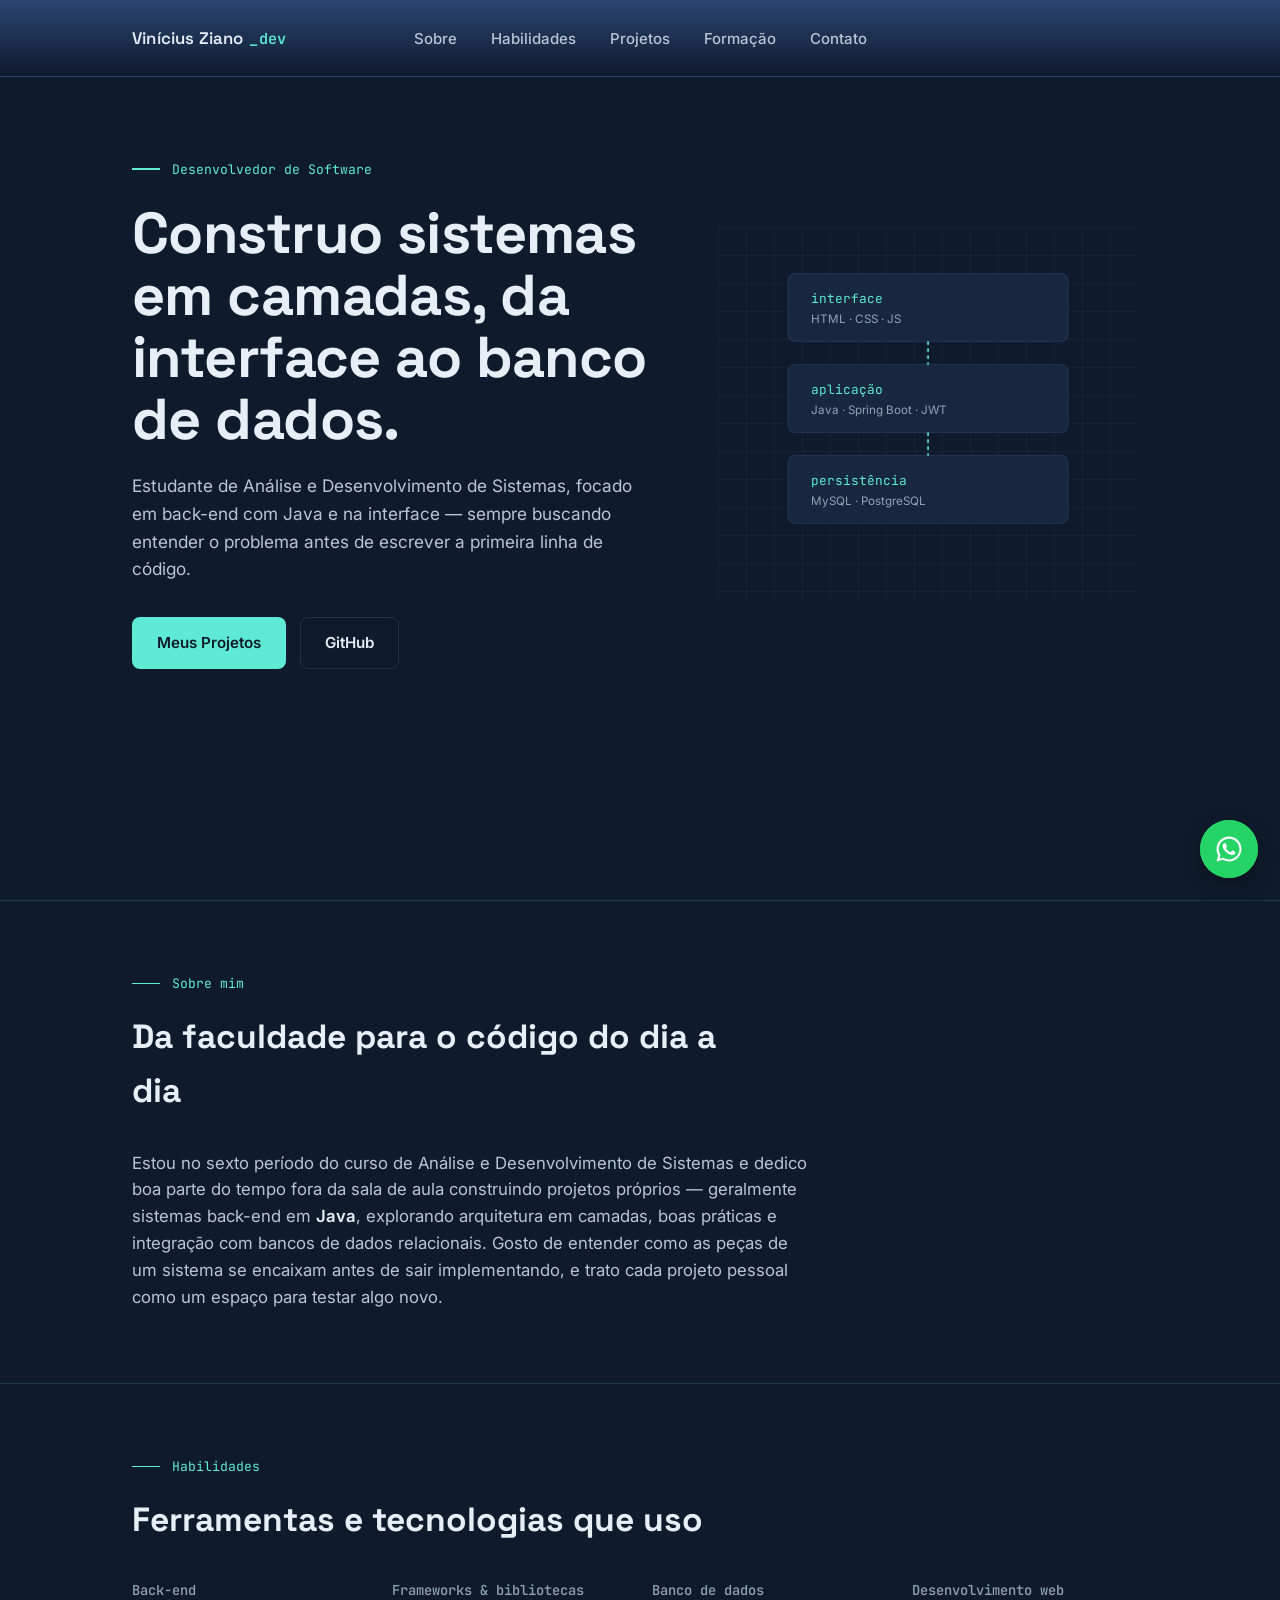
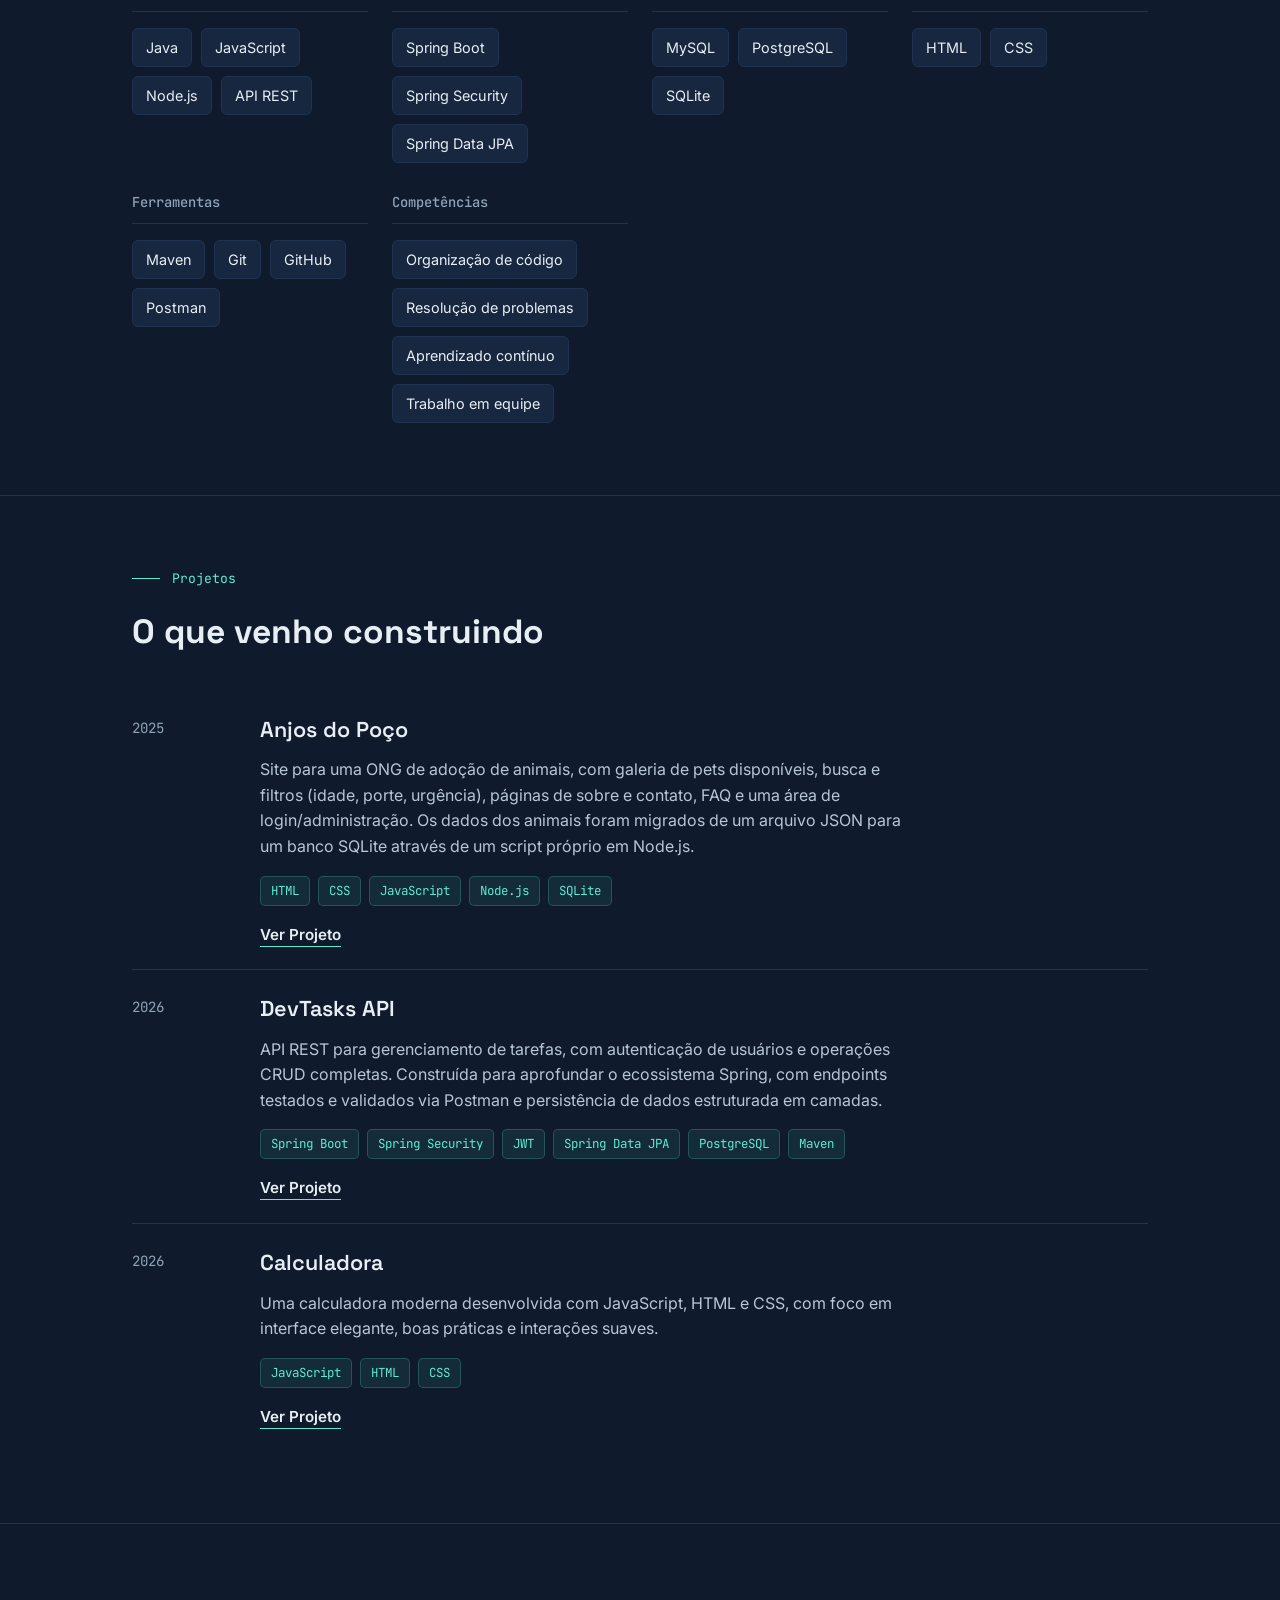
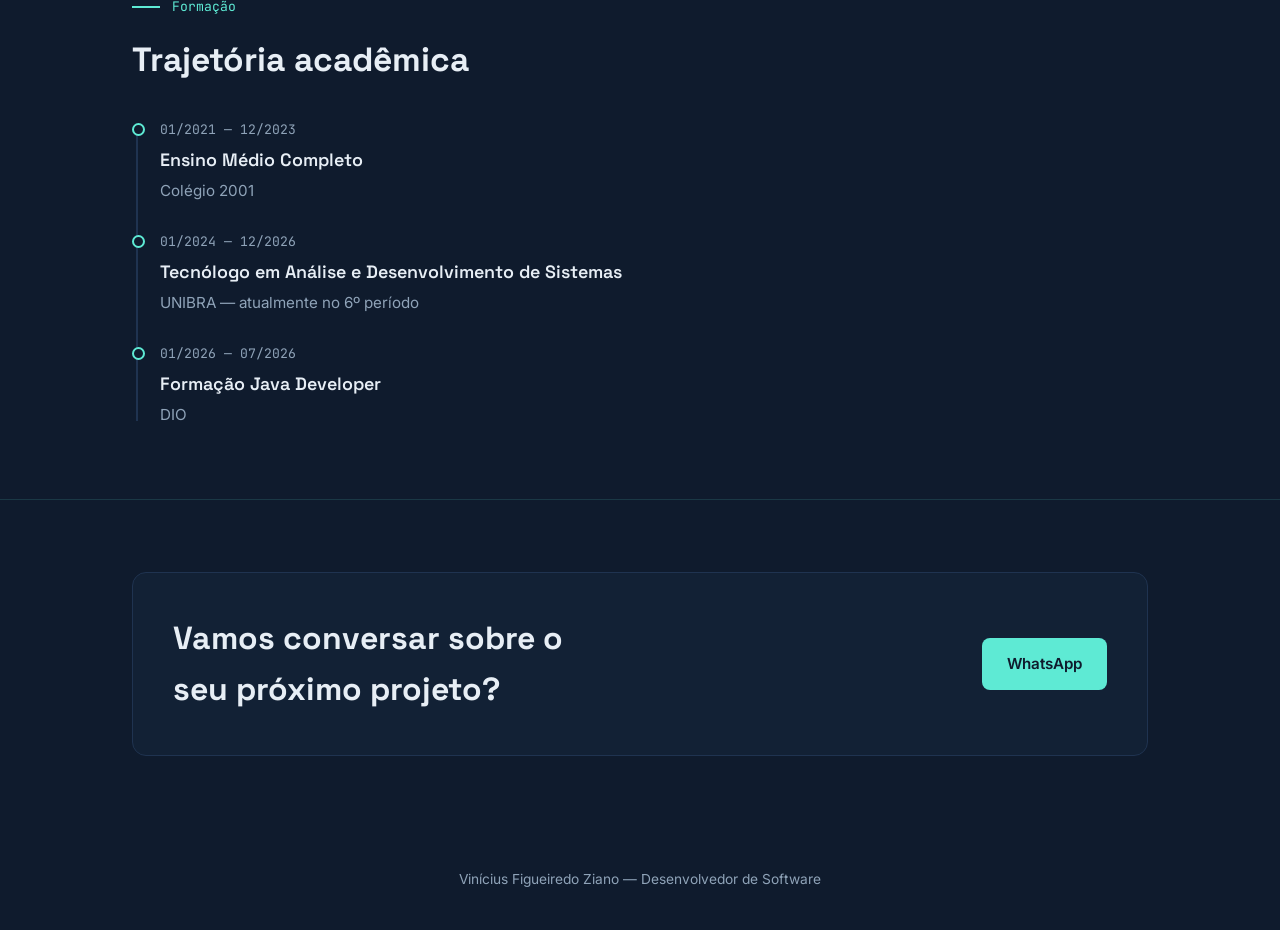
==== index.html @ 46581b72 "'n'" ====
<!DOCTYPE html>
<html lang="pt-BR">   
<head>
<meta charset="UTF-8">
<meta name="viewport" content="width=device-width, initial-scale=1, viewport-fit=cover">
<title>Vinícius Ziano—Desenvolvedor</title>
<link rel="preconnect" href="https://fonts.googleapis.com">
<link rel="preconnect" href="https://fonts.gstatic.com" crossorigin>
<link href="https://fonts.googleapis.com/css2?family=Space+Grotesk:wght@500;600;700&family=Inter:wght@400;500;600&family=JetBrains+Mono:wght@400;500&display=swap" rel="stylesheet">
<link rel="icon" type="image/png" href="images/icone-portifólio.png">
<link rel="stylesheet" href="style.css">
<link rel="script" href="scripts.js">
</head>
<body>

<header id="siteHeader">
  <nav class="nav wrap">
    <button type="button" class="brand" data-target="inicio">Vinícius Ziano<span>_dev</span></button>
    <ul class="nav-links" id="navLinks">
      <li><button type="button" data-target="sobre">Sobre</button></li>
      <li><button type="button" data-target="habilidades">Habilidades</button></li>
      <li><button type="button" data-target="projetos">Projetos</button></li>
      <li><button type="button" data-target="formacao">Formação</button></li>
      <li><button type="button" data-target="contato">Contato</button></li>
    </ul>
    <button class="nav-toggle" id="navToggle" aria-label="Abrir menu" aria-expanded="false">
      <span></span><span></span><span></span>
    </button>
  </nav>
</header>

<main>

  <section id="inicio" class="hero" style="border-top:none; padding-top:0;">
    <div class="wrap hero-grid">
      <div>
        <div class="eyebrow-line"><span class="dash"></span><span>Desenvolvedor de Software</span></div>
        <h1>Construo sistemas em camadas, da interface ao banco de dados.</h1>
        <p class="lede">Estudante de Análise e Desenvolvimento de Sistemas, focado em back-end com Java e na interface — sempre buscando entender o problema antes de escrever a primeira linha de código.</p>
        <div class="hero-cta">
          <a href="https://github.com/ViniZiano?tab=repositories" target="projetos" rel="noopener" class="btn btn-primary">Meus Projetos</a>
          <a href="https://github.com/ViniZiano" target="_blank" rel="noopener" class="btn btn-ghost">GitHub</a>
        </div>
      </div>
      <div class="hero-art" aria-hidden="true">
        <svg viewBox="0 0 360 320" xmlns="http://www.w3.org/2000/svg">
          <defs>
            <pattern id="grid" width="24" height="24" patternUnits="userSpaceOnUse">
              <path d="M 24 0 L 0 0 0 24" fill="none" stroke="rgba(94,234,212,0.08)" stroke-width="1"/>
            </pattern>
          </defs>
          <rect x="0" y="0" width="360" height="320" fill="url(#grid)"/>

          <g class="art-fade">
            <rect x="60" y="40" width="240" height="58" rx="6" fill="#16273F" stroke="#1F3350"/>
            <text x="80" y="65" font-family="JetBrains Mono, monospace" font-size="11" fill="#5EEAD4">interface</text>
            <text x="80" y="82" font-family="Inter, sans-serif" font-size="10" fill="#8FA3B8">HTML · CSS · JS</text>
          </g>

          <g class="art-fade">
            <rect x="60" y="118" width="240" height="58" rx="6" fill="#16273F" stroke="#1F3350"/>
            <text x="80" y="143" font-family="JetBrains Mono, monospace" font-size="11" fill="#5EEAD4">aplicação</text>
            <text x="80" y="160" font-family="Inter, sans-serif" font-size="10" fill="#8FA3B8">Java · Spring Boot · JWT</text>
          </g>

          <g class="art-fade">
            <rect x="60" y="196" width="240" height="58" rx="6" fill="#16273F" stroke="#1F3350"/>
            <text x="80" y="221" font-family="JetBrains Mono, monospace" font-size="11" fill="#5EEAD4">persistência</text>
            <text x="80" y="238" font-family="Inter, sans-serif" font-size="10" fill="#8FA3B8">MySQL · PostgreSQL</text>
          </g>

          <g class="art-fade">
            <line x1="180" y1="98" x2="180" y2="118" stroke="#5EEAD4" stroke-width="1.5" stroke-dasharray="3 3"/>
            <line x1="180" y1="176" x2="180" y2="196" stroke="#5EEAD4" stroke-width="1.5" stroke-dasharray="3 3"/>
          </g>
        </svg>
      </div>
    </div>
  </section>

  <section id="sobre">
    <div class="wrap">
      <div class="section-head">
        <div class="eyebrow-line"><span class="dash"></span><span>Sobre mim</span></div>
        <h2>Da faculdade para o código do dia a dia</h2>
      </div>
      <p class="about-body">Estou no sexto período do curso de Análise e Desenvolvimento de Sistemas e dedico boa parte do tempo fora da sala de aula construindo projetos próprios — geralmente sistemas back-end em <strong>Java</strong>, explorando arquitetura em camadas, boas práticas e integração com bancos de dados relacionais. Gosto de entender como as peças de um sistema se encaixam antes de sair implementando, e trato cada projeto pessoal como um espaço para testar algo novo.</p>
    </div>
  </section>

  <section id="habilidades">
    <div class="wrap">
      <div class="section-head">
        <div class="eyebrow-line"><span class="dash"></span><span>Habilidades</span></div>
        <h2>Ferramentas e tecnologias que uso</h2>
      </div>
      <div class="skills-grid">
        <div class="skill-group">
          <h3>Back-end</h3>
          <div class="skill-chips">
            <span class="chip">Java</span><span class="chip">JavaScript</span><span class="chip">Node.js</span><span class="chip">API REST</span>
          </div>
        </div>
        <div class="skill-group">
          <h3>Frameworks &amp; bibliotecas</h3>
          <div class="skill-chips">
            <span class="chip">Spring Boot</span><span class="chip">Spring Security</span><span class="chip">Spring Data JPA</span>
          </div>
        </div>
        <div class="skill-group">
          <h3>Banco de dados</h3>
          <div class="skill-chips">
            <span class="chip">MySQL</span><span class="chip">PostgreSQL</span><span class="chip">SQLite</span>
          </div>
        </div>
        <div class="skill-group">
          <h3>Desenvolvimento web</h3>
          <div class="skill-chips">
            <span class="chip">HTML</span><span class="chip">CSS</span>
          </div>
        </div>
        <div class="skill-group">
          <h3>Ferramentas</h3>
          <div class="skill-chips">
            <span class="chip">Maven</span><span class="chip">Git</span><span class="chip">GitHub</span><span class="chip">Postman</span>
          </div>
        </div>
        <div class="skill-group">
          <h3>Competências</h3>
          <div class="skill-chips">
            <span class="chip">Organização de código</span><span class="chip">Resolução de problemas</span><span class="chip">Aprendizado contínuo</span><span class="chip">Trabalho em equipe</span>
          </div>
        </div>
      </div>
    </div>
  </section>

  <section id="projetos">
    <div class="wrap">
      <div class="section-head">
        <div class="eyebrow-line"><span class="dash"></span><span>Projetos</span></div>
        <h2>O que venho construindo</h2>
      </div>

      <div class="project">
        <div class="project-year">2025</div>
        <div>   
          <h3>Anjos do Poço</h3>
          <p>Site para uma ONG de adoção de animais, com galeria de pets disponíveis, busca e filtros (idade, porte, urgência), páginas de sobre e contato, FAQ e uma área de login/administração. Os dados dos animais foram migrados de um arquivo JSON para um banco SQLite através de um script próprio em Node.js.</p>
          <div class="tag-row">
            <span class="tag">HTML</span><span class="tag">CSS</span><span class="tag">JavaScript</span><span class="tag">Node.js</span><span class="tag">SQLite</span>
          </div>
          <a href="https://viniziano.github.io/Ong-Anjos-Do-Poco/" target="_blank" rel="noopener" class="project-link">Ver Projeto</a>
        </div>
      </div>

      <div class="project">
        <div class="project-year">2026</div>
        <div>
          <h3>DevTasks API</h3>
          <p>API REST para gerenciamento de tarefas, com autenticação de usuários e operações CRUD completas. Construída para aprofundar o ecossistema Spring, com endpoints testados e validados via Postman e persistência de dados estruturada em camadas.</p>
          <div class="tag-row">
            <span class="tag">Spring Boot</span><span class="tag">Spring Security</span><span class="tag">JWT</span><span class="tag">Spring Data JPA</span><span class="tag">PostgreSQL</span><span class="tag">Maven</span>
          </div>
          <a href="https://viniziano.github.io/Devtasks/" target="_blank" rel="noopener" class="project-link">Ver Projeto</a>
        </div>
      </div>

            <div class="project">
        <div class="project-year">2026</div>
        <div>
          <h3>Calculadora</h3>
          <p>Uma calculadora moderna desenvolvida com JavaScript, HTML e CSS, com foco em interface elegante, boas práticas e interações suaves.</p>
          <div class="tag-row">
            <span class="tag">JavaScript</span><span class="tag">HTML</span><span class="tag">CSS</span>
          </div>
          <a href="https://viniziano.github.io/Calculadora-JS/" target="_blank" rel="noopener" class="project-link">Ver Projeto</a>
        </div>
      </div>
      
    </div>
  </section>

  <section id="formacao">
    <div class="wrap">
      <div class="section-head">
        <div class="eyebrow-line"><span class="dash"></span><span>Formação</span></div>
        <h2>Trajetória acadêmica</h2>
      </div>
      <div class="timeline">
        <div class="tl-item">
          <div class="tl-period">01/2021 — 12/2023</div>
          <h3>Ensino Médio Completo</h3>
          <p>Colégio 2001</p>
        </div>
        <div class="tl-item">
          <div class="tl-period">01/2024 — 12/2026</div>
          <h3>Tecnólogo em Análise e Desenvolvimento de Sistemas</h3>
          <p>UNIBRA — atualmente no 6º período</p>
        </div>
        <div class="tl-item">
          <div class="tl-period">01/2026 — 07/2026</div>
          <h3>Formação Java Developer</h3>
          <p>DIO</p>
        </div>
      </div>
    </div>
  </section>

  <section id="contato">
    <div class="wrap">
      <div class="contact-panel">
        <h2>Vamos conversar sobre o seu próximo projeto?</h2>
        <div class="contact-links">
          <a href="https://wa.me/5581983697754" target="_blank" rel="noopener" class="btn btn-primary">WhatsApp</a>
        </div>
      </div>
    </div>
  </section>

</main>

<footer>
  <div class="wrap">Vinícius Figueiredo Ziano — Desenvolvedor de Software</div>
</footer>

<a href="https://wa.me/5581983697754" target="_blank" rel="noopener" class="whats-float" aria-label="Falar no WhatsApp">
  <svg viewBox="0 0 32 32" xmlns="http://www.w3.org/2000/svg" style="position:relative;">
    <path d="M16.004 2.667c-7.363 0-13.333 5.97-13.333 13.333 0 2.35.615 4.646 1.784 6.667L2.667 29.333l6.83-1.762a13.27 13.27 0 0 0 6.507 1.706h.006c7.363 0 13.333-5.97 13.333-13.333S23.367 2.667 16.004 2.667zm0 24.4h-.005a11.06 11.06 0 0 1-5.64-1.544l-.405-.24-4.05 1.046 1.082-3.947-.264-.406a11.02 11.02 0 0 1-1.69-5.876c0-6.106 4.968-11.073 11.077-11.073 2.958 0 5.74 1.153 7.833 3.247a11 11 0 0 1 3.24 7.83c-.002 6.106-4.97 11.073-11.078 11.073zm6.073-8.29c-.333-.167-1.97-.972-2.275-1.083-.305-.111-.527-.166-.749.167-.222.333-.86 1.083-1.054 1.305-.194.222-.388.25-.72.083-.334-.166-1.408-.519-2.682-1.654-.99-.883-1.66-1.975-1.855-2.308-.194-.333-.02-.514.146-.68.15-.15.334-.389.5-.583.167-.194.222-.333.334-.555.111-.222.055-.417-.028-.583-.083-.167-.75-1.805-1.028-2.472-.27-.65-.545-.562-.75-.572l-.638-.011c-.222 0-.583.083-.888.417-.305.333-1.166 1.14-1.166 2.778 0 1.638 1.194 3.222 1.36 3.444.166.222 2.35 3.588 5.694 5.032.795.343 1.415.548 1.898.701.798.254 1.523.218 2.097.132.64-.096 1.97-.805 2.248-1.583.278-.777.278-1.443.194-1.583-.083-.14-.305-.222-.638-.389z"/>
  </svg>
</a>

</body>
</html>
---- style.css ----
:root {
    --ink-900: #0F1B2D;
    --ink-850: #122135;
    --ink-800: #16273F;
    --ink-700: #1F3350;
    --line: rgba(94, 234, 212, 0.14);
    --cyan: #5EEAD4;
    --cyan-dim: rgba(94, 234, 212, 0.55);
    --amber: #F2A65A;
    --text-100: #E7EEF5;
    --text-300: #B7C6D6;
    --text-400: #8FA3B8;
    --font-display: 'Space Grotesk', 'Inter', sans-serif;
    --font-body: 'Inter', sans-serif;
    --font-mono: 'JetBrains Mono', monospace;
    box-sizing: border-box;
    padding-top: env(safe-area-inset-top, 0px);
    padding-bottom: env(safe-area-inset-bottom, 0px);
  }
  * { box-sizing: inherit; margin: 0; padding: 0; }
  html {
    scroll-behavior: smooth;
    scroll-padding-top: calc(84px + env(safe-area-inset-top, 0px));
  }
  html, body { height: 100%; }
  body {
    background: var(--ink-900);
    color: var(--text-100);
    font-family: var(--font-body);
    line-height: 1.6;
    -webkit-font-smoothing: antialiased;
    overflow-x: hidden;
  }
  @media (prefers-reduced-motion: reduce) {
    html { scroll-behavior: auto; }
    * { animation-duration: 0.001ms !important; animation-iteration-count: 1 !important; transition-duration: 0.001ms !important; }
  }

  .wrap { max-width: 1080px; margin: 0 auto; padding: 0 32px; }
  @media (max-width: 640px) { .wrap { padding: 0 22px; } }

  /* ---------- Header ---------- */
  header {
    position: fixed;
    top: env(safe-area-inset-top, 0px);
    left: 0; right: 0;
    z-index: 100;
    background: linear-gradient(to bottom, rgba(66, 105, 172, 0.55), rgba(60, 100, 180, 0));
    border-bottom: 1px solid transparent;
    transition: background 0.35s ease, border-color 0.35s ease, backdrop-filter 0.35s ease;
  }
  header.scrolled {
    background: rgba(43, 77, 128, 0.86);
    backdrop-filter: blur(14px);
    -webkit-backdrop-filter: blur(14px);
    border-bottom: 1px solid var(--line);
  }
  .nav {
    display: grid;
    grid-template-columns: 1fr auto 1fr;
    align-items: center;
    height: 76px;
  }
  .brand {
    font-family: var(--font-display);
    font-weight: 600;
    font-size: 1.05rem;
    color: var(--text-100);
    text-decoration: none;
    letter-spacing: 0.01em;
    display: flex;
    align-items: baseline;
    gap: 6px;
    justify-self: start;
    background: none;
    border: none;
    cursor: pointer;
    padding: 0;
  }
  .brand span { color: var(--cyan); font-family: var(--font-mono); font-size: 0.95rem; }
  .nav-links { display: flex; gap: 34px; list-style: none; justify-self: center; grid-column: 2; }
  .nav-links button {
    font-family: inherit;
    background: none;
    border: none;
    cursor: pointer;
    padding: 4px 0;
  }
  .nav-links a, .nav-links button {
    color: var(--text-300);
    text-decoration: none;
    font-size: 0.94rem;
    font-weight: 500;
    position: relative;
    padding: 4px 0;
    transition: color 0.2s ease;
  }
  .nav-links a::after, .nav-links button::after {
    content: '';
    position: absolute;
    left: 0; bottom: -2px;
    width: 0; height: 1.5px;
    background: var(--cyan);
    transition: width 0.25s ease;
  }
  .nav-links a:hover, .nav-links a:focus-visible, .nav-links button:hover, .nav-links button:focus-visible { color: var(--text-100); }
  .nav-links a:hover::after, .nav-links a:focus-visible::after, .nav-links button:hover::after, .nav-links button:focus-visible::after { width: 100%; }
  .nav-toggle { display: none; }

  @media (max-width: 760px) {
    .nav-links {
      position: fixed;
      top: calc(76px + env(safe-area-inset-top, 0px));
      right: 0;
      background: var(--ink-850);
      border-left: 1px solid var(--line);
      border-bottom: 1px solid var(--line);
      flex-direction: column;
      gap: 0;
      width: 220px;
      transform: translateX(100%);
      transition: transform 0.3s ease;
    }
    .nav-links.open { transform: translateX(0); }
    .nav-links a, .nav-links button { display: block; padding: 16px 24px; width: 100%; }
    .nav-links a::after, .nav-links button::after { display: none; }
    .nav-toggle {
      display: flex;
      flex-direction: column;
      gap: 5px;
      background: none;
      border: none;
      cursor: pointer;
      padding: 8px;
      grid-column: 3;
      justify-self: end;
    }
    .nav-toggle span {
      width: 22px; height: 1.5px;
      background: var(--text-100);
      transition: transform 0.25s ease, opacity 0.25s ease;
    }
    .nav-toggle.open span:nth-child(1) { transform: translateY(6.5px) rotate(45deg); }
    .nav-toggle.open span:nth-child(2) { opacity: 0; }
    .nav-toggle.open span:nth-child(3) { transform: translateY(-6.5px) rotate(-45deg); }
  }

  a:focus-visible, button:focus-visible {
    outline: 2px solid var(--cyan);
    outline-offset: 3px;
  }

  /* ---------- Hero ---------- */
  .hero {
    min-height: 100svh;
    display: flex;
    align-items: center;
    padding-top: 96px;
    position: relative;
  }
  .hero-grid {
    display: grid;
    grid-template-columns: 1.1fr 0.9fr;
    gap: 40px;
    align-items: center;
  }
  @media (max-width: 860px) {
    .hero-grid { grid-template-columns: 1fr; }
    .hero-art { order: -1; margin-bottom: 8px; }
  }
  .eyebrow-line {
    display: flex; align-items: center; gap: 12px;
    margin-bottom: 22px;
  }
  .eyebrow-line .dash { width: 28px; height: 1.5px; background: var(--cyan); }
  .eyebrow-line span {
    font-family: var(--font-mono);
    font-size: 0.82rem;
    color: var(--cyan);
  }
  .hero h1 {
    font-family: var(--font-display);
    font-weight: 700;
    font-size: clamp(2.3rem, 5.4vw, 3.6rem);
    line-height: 1.08;
    letter-spacing: -0.01em;
    color: var(--text-100);
  }
  .hero p.lede {
    margin-top: 22px;
    max-width: 46ch;
    font-size: 1.08rem;
    color: var(--text-300);
  }
  .hero-cta { display: flex; gap: 14px; margin-top: 34px; flex-wrap: wrap; }
  .btn {
    font-family: var(--font-body);
    font-weight: 600;
    font-size: 0.95rem;
    padding: 13px 24px;
    border-radius: 8px;
    text-decoration: none;
    display: inline-flex;
    align-items: center;
    gap: 8px;
    transition: transform 0.18s ease, background 0.18s ease, border-color 0.18s ease;
    border: 1px solid transparent;
  }
  .btn:hover { transform: translateY(-2px); }
  .btn-primary { background: var(--cyan); color: var(--ink-900); }
  .btn-primary:hover { background: #7ff0e2; }
  .btn-ghost { border-color: var(--ink-700); color: var(--text-100); }
  .btn-ghost:hover { border-color: var(--cyan-dim); background: rgba(94,234,212,0.06); }

  /* Layered architecture illustration */
  .hero-art { display: flex; justify-content: center; }
  .hero-art svg { width: 100%; max-width: 420px; height: auto; }
  .layer-rect { transition: transform 0.6s ease; }
  .art-fade { opacity: 0; transform: translateY(14px); animation: artIn 0.9s ease forwards; }
  .art-fade:nth-child(1) { animation-delay: 0.05s; }
  .art-fade:nth-child(2) { animation-delay: 0.2s; }
  .art-fade:nth-child(3) { animation-delay: 0.35s; }
  .art-fade:nth-child(4) { animation-delay: 0.5s; }
  @keyframes artIn { to { opacity: 1; transform: translateY(0); } }
  @media (prefers-reduced-motion: reduce) { .art-fade { animation: none; opacity: 1; transform: none; } }

  /* ---------- Sections generic ---------- */
  section { padding: 72px 0; border-top: 1px solid var(--line); }
  section:first-of-type { border-top: none; }
  .section-head { margin-bottom: 32px; max-width: 60ch; }
  .section-head .eyebrow-line { margin-bottom: 16px; }
  .section-head h2 {
    font-family: var(--font-display);
    font-weight: 700;
    font-size: clamp(1.6rem, 3.4vw, 2.1rem);
    color: var(--text-100);
  }

  /* ---------- Sobre ---------- */
  .about-body { max-width: 62ch; color: var(--text-300); font-size: 1.05rem; }
  .about-body strong { color: var(--text-100); font-weight: 600; }

  /* ---------- Projetos ---------- */
  .project {
    display: grid;
    grid-template-columns: 100px 1fr;
    gap: 28px;
    padding: 22px 0;
    border-bottom: 1px solid var(--line);
  }
  .project:last-child { border-bottom: none; }
  @media (max-width: 640px) { .project { grid-template-columns: 1fr; gap: 12px; } }
  .project-year {
    font-family: var(--font-mono);
    color: var(--text-400);
    font-size: 0.88rem;
    padding-top: 4px;
  }
  .project h3 {
    font-family: var(--font-display);
    font-size: 1.35rem;
    font-weight: 600;
    color: var(--text-100);
    margin-bottom: 10px;
  }
  .project p {
    color: var(--text-300);
    max-width: 66ch;
    margin-bottom: 16px;
  }
  .tag-row { display: flex; flex-wrap: wrap; gap: 8px; margin-bottom: 16px; }
  .tag {
    font-family: var(--font-mono);
    font-size: 0.78rem;
    color: var(--cyan);
    background: rgba(94, 234, 212, 0.08);
    border: 1px solid rgba(94, 234, 212, 0.22);
    padding: 4px 10px;
    border-radius: 5px;
  }
  .project-link {
    color: var(--text-100);
    font-weight: 600;
    font-size: 0.95rem;
    text-decoration: none;
    border-bottom: 1.5px solid var(--cyan);
    padding-bottom: 2px;
    transition: color 0.2s ease, border-color 0.2s ease;
  }
  .project-link:hover { color: var(--cyan); }

  /* ---------- Habilidades ---------- */
  .skills-grid {
    display: grid;
    grid-template-columns: repeat(auto-fit, minmax(220px, 1fr));
    gap: 28px 24px;
  }
  .skill-group h3 {
    font-family: var(--font-mono);
    font-size: 0.86rem;
    color: var(--text-400);
    font-weight: 500;
    margin-bottom: 16px;
    padding-bottom: 10px;
    border-bottom: 1px solid var(--ink-700);
  }
  .skill-chips { display: flex; flex-wrap: wrap; gap: 9px; }
  .chip {
    font-size: 0.9rem;
    color: var(--text-100);
    background: var(--ink-800);
    border: 1px solid var(--ink-700);
    padding: 7px 13px;
    border-radius: 6px;
  }

  /* ---------- Formação ---------- */
  .timeline { position: relative; padding-left: 28px; }
  .timeline::before {
    content: '';
    position: absolute;
    left: 4px; top: 6px; bottom: 6px;
    width: 1.5px;
    background: var(--ink-700);
  }
  .tl-item { position: relative; padding-bottom: 28px; }
  .tl-item:last-child { padding-bottom: 0; }
  .tl-item::before {
    content: '';
    position: absolute;
    left: -28px; top: 4px;
    width: 9px; height: 9px;
    border-radius: 50%;
    background: var(--ink-900);
    border: 2px solid var(--cyan);
  }
  .tl-period {
    font-family: var(--font-mono);
    font-size: 0.82rem;
    color: var(--text-400);
    margin-bottom: 6px;
  }
  .tl-item h3 {
    font-family: var(--font-display);
    font-size: 1.12rem;
    font-weight: 600;
    color: var(--text-100);
    margin-bottom: 4px;
  }
  .tl-item p { color: var(--text-400); font-size: 0.95rem; }

  /* ---------- Contato ---------- */
  .contact-panel {
    background: var(--ink-850);
    border: 1px solid var(--ink-700);
    border-radius: 14px;
    padding: 40px 40px;
    display: flex;
    align-items: center;
    justify-content: space-between;
    gap: 32px;
    flex-wrap: wrap;
  }
  .contact-panel h2 {
    font-family: var(--font-display);
    font-size: clamp(1.5rem, 3vw, 2rem);
    font-weight: 700;
    max-width: 20ch;
  }
  .contact-links { display: flex; gap: 14px; flex-wrap: wrap; }

  footer {
    text-align: center;
    padding: 40px 0 calc(40px + env(safe-area-inset-bottom, 0px));
    color: var(--text-400);
    font-size: 0.86rem;
  }

  /* ---------- Bolha flutuante WhatsApp ---------- */
  .whats-float {
    position: fixed;
    right: max(22px, env(safe-area-inset-right, 0px));
    bottom: max(22px, env(safe-area-inset-bottom, 0px));
    z-index: 200;
    width: 58px;
    height: 58px;
    border-radius: 50%;
    background: #25D366;
    display: flex;
    align-items: center;
    justify-content: center;
    box-shadow: 0 6px 20px rgba(0,0,0,0.35);
    text-decoration: none;
  }
  .whats-float svg { width: 30px; height: 30px; fill: #ffffff; }
  .whats-float::before {
    content: '';
    position: absolute;
    inset: 0;
    border-radius: 50%;
    background: #25D366;
    animation: whatsPulse 2.4s ease-out infinite;
  }
  .whats-float:hover { filter: brightness(1.06); }
  @keyframes whatsPulse {
    0% { transform: scale(1); opacity: 0.55; }
    100% { transform: scale(1.9); opacity: 0; }
  }
  @media (prefers-reduced-motion: reduce) {
    .whats-float::before { animation: none; display: none; }
  }
  @media (max-width: 640px) {
    .whats-float { width: 52px; height: 52px; }
    .whats-float svg { width: 27px; height: 27px; }
  }
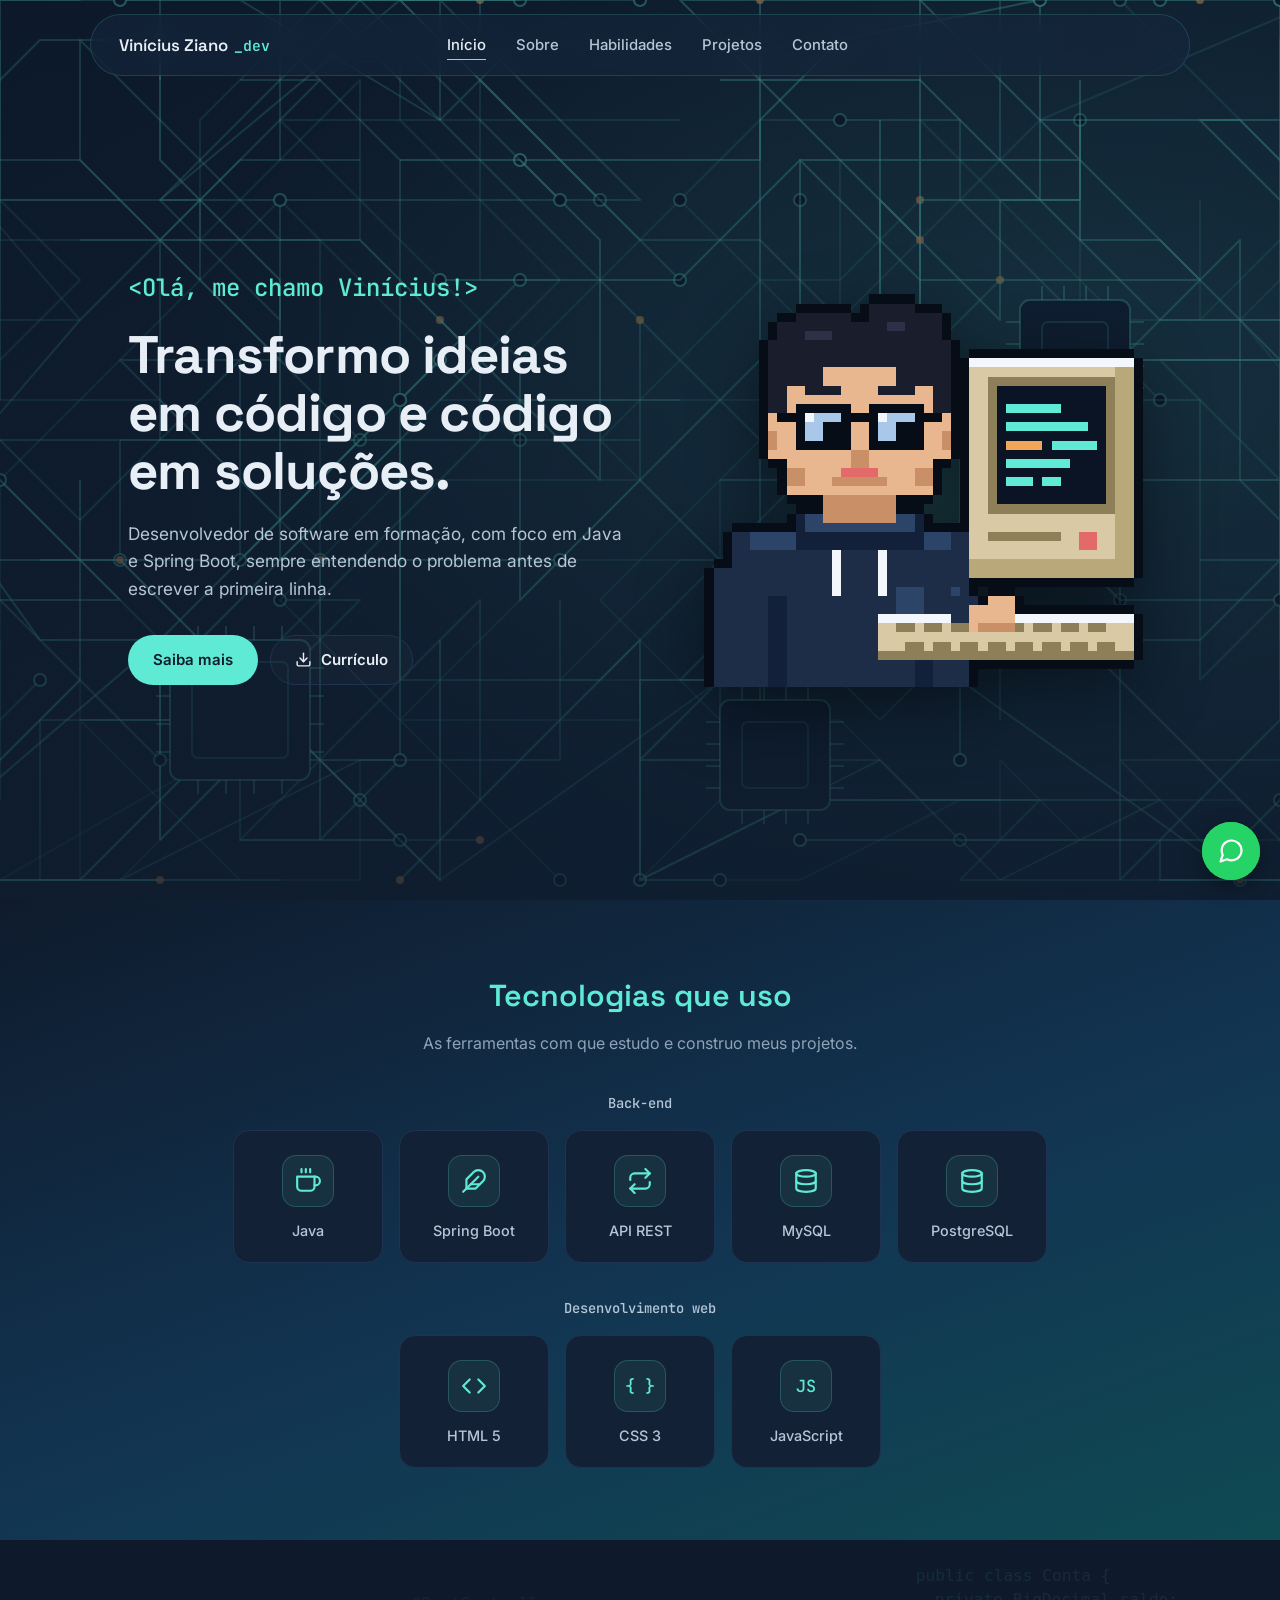
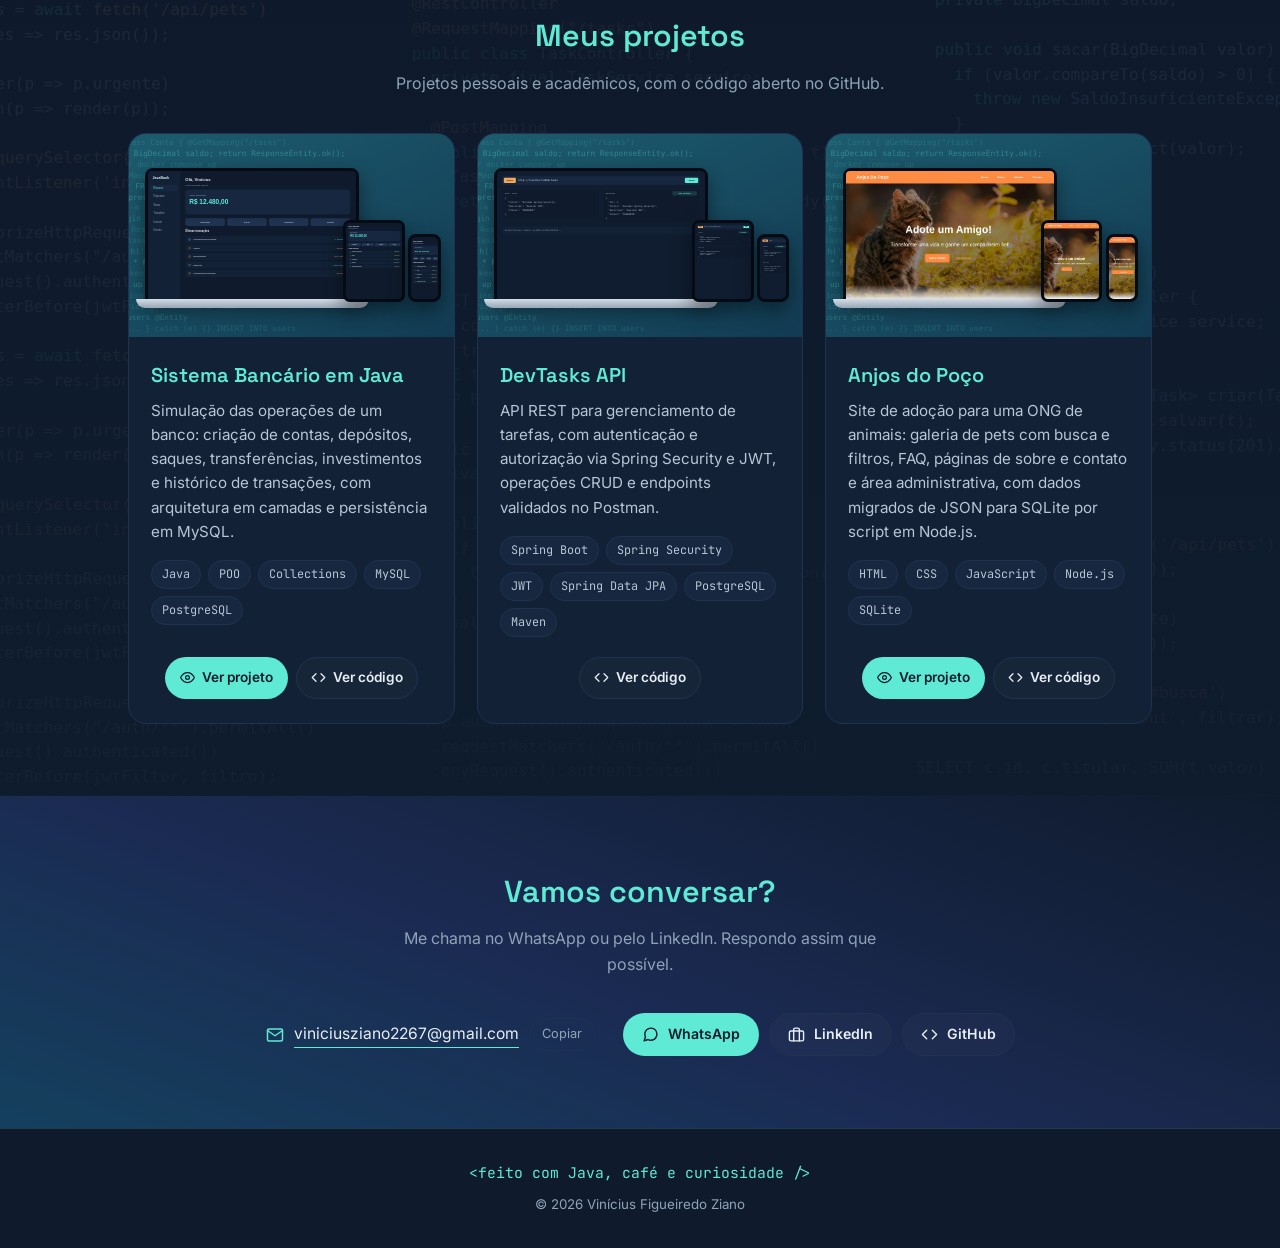
==== commit af597173: "Portfólio em duas páginas: início e sobre - Nova página inicial com hero, tecnologias, projetos e co" ====
--- a/index.html
+++ b/index.html
@@ -1,234 +1,108 @@
 <!DOCTYPE html>
-<html lang="pt-BR">   
+<html lang="pt-BR">
 <head>
 <meta charset="UTF-8">
 <meta name="viewport" content="width=device-width, initial-scale=1, viewport-fit=cover">
-<title>Vinícius Ziano—Desenvolvedor</title>
-<link rel="preconnect" href="https://fonts.googleapis.com">
-<link rel="preconnect" href="https://fonts.gstatic.com" crossorigin>
-<link href="https://fonts.googleapis.com/css2?family=Space+Grotesk:wght@500;600;700&family=Inter:wght@400;500;600&family=JetBrains+Mono:wght@400;500&display=swap" rel="stylesheet">
-<link rel="icon" type="image/png" href="images/icone-portifólio.png">
-<link rel="stylesheet" href="style.css">
-<link rel="script" href="scripts.js">
+<meta name="description" content="Portfólio de Vinícius Figueiredo Ziano, desenvolvedor de software com foco em Java e Spring Boot.">
+<meta name="theme-color" content="#0F1B2D">
+<title>Vinícius Ziano | Desenvolvedor de Software</title>
+<link rel="preconnect" href="https://fonts.googleapis.com"><link rel="preconnect" href="https://fonts.gstatic.com" crossorigin><link href="https://fonts.googleapis.com/css2?family=Space+Grotesk:wght@500;600;700&family=Inter:wght@400;500;600&family=JetBrains+Mono:wght@400;500&display=swap" rel="stylesheet">
+<link rel="icon" type="image/png" href="images/icone-portif%C3%B3lio.png">
+<link rel="stylesheet" href="css/style.css">
 </head>
 <body>
-
-<header id="siteHeader">
-  <nav class="nav wrap">
-    <button type="button" class="brand" data-target="inicio">Vinícius Ziano<span>_dev</span></button>
-    <ul class="nav-links" id="navLinks">
-      <li><button type="button" data-target="sobre">Sobre</button></li>
-      <li><button type="button" data-target="habilidades">Habilidades</button></li>
-      <li><button type="button" data-target="projetos">Projetos</button></li>
-      <li><button type="button" data-target="formacao">Formação</button></li>
-      <li><button type="button" data-target="contato">Contato</button></li>
-    </ul>
-    <button class="nav-toggle" id="navToggle" aria-label="Abrir menu" aria-expanded="false">
-      <span></span><span></span><span></span>
-    </button>
+<header class="site-header" id="siteHeader">
+  <nav class="nav" aria-label="Principal">
+    <a class="brand" href="index.html">Vinícius Ziano<span>_dev</span></a>
+    <ul class="nav-links" id="navLinks"><li><a aria-current="page" href="index.html">Início</a></li><li><a href="sobre.html">Sobre</a></li><li><a href="index.html#habilidades">Habilidades</a></li><li><a href="index.html#projetos">Projetos</a></li><li><a href="index.html#contato">Contato</a></li></ul>
+    <button class="nav-toggle" id="navToggle" type="button" aria-label="Abrir menu" aria-expanded="false"><span></span><span></span><span></span></button>
   </nav>
 </header>
-
 <main>
-
-  <section id="inicio" class="hero" style="border-top:none; padding-top:0;">
-    <div class="wrap hero-grid">
-      <div>
-        <div class="eyebrow-line"><span class="dash"></span><span>Desenvolvedor de Software</span></div>
-        <h1>Construo sistemas em camadas, da interface ao banco de dados.</h1>
-        <p class="lede">Estudante de Análise e Desenvolvimento de Sistemas, focado em back-end com Java e na interface — sempre buscando entender o problema antes de escrever a primeira linha de código.</p>
-        <div class="hero-cta">
-          <a href="https://github.com/ViniZiano?tab=repositories" target="projetos" rel="noopener" class="btn btn-primary">Meus Projetos</a>
-          <a href="https://github.com/ViniZiano" target="_blank" rel="noopener" class="btn btn-ghost">GitHub</a>
-        </div>
-      </div>
-      <div class="hero-art" aria-hidden="true">
-        <svg viewBox="0 0 360 320" xmlns="http://www.w3.org/2000/svg">
-          <defs>
-            <pattern id="grid" width="24" height="24" patternUnits="userSpaceOnUse">
-              <path d="M 24 0 L 0 0 0 24" fill="none" stroke="rgba(94,234,212,0.08)" stroke-width="1"/>
-            </pattern>
-          </defs>
-          <rect x="0" y="0" width="360" height="320" fill="url(#grid)"/>
-
-          <g class="art-fade">
-            <rect x="60" y="40" width="240" height="58" rx="6" fill="#16273F" stroke="#1F3350"/>
-            <text x="80" y="65" font-family="JetBrains Mono, monospace" font-size="11" fill="#5EEAD4">interface</text>
-            <text x="80" y="82" font-family="Inter, sans-serif" font-size="10" fill="#8FA3B8">HTML · CSS · JS</text>
-          </g>
-
-          <g class="art-fade">
-            <rect x="60" y="118" width="240" height="58" rx="6" fill="#16273F" stroke="#1F3350"/>
-            <text x="80" y="143" font-family="JetBrains Mono, monospace" font-size="11" fill="#5EEAD4">aplicação</text>
-            <text x="80" y="160" font-family="Inter, sans-serif" font-size="10" fill="#8FA3B8">Java · Spring Boot · JWT</text>
-          </g>
-
-          <g class="art-fade">
-            <rect x="60" y="196" width="240" height="58" rx="6" fill="#16273F" stroke="#1F3350"/>
-            <text x="80" y="221" font-family="JetBrains Mono, monospace" font-size="11" fill="#5EEAD4">persistência</text>
-            <text x="80" y="238" font-family="Inter, sans-serif" font-size="10" fill="#8FA3B8">MySQL · PostgreSQL</text>
-          </g>
-
-          <g class="art-fade">
-            <line x1="180" y1="98" x2="180" y2="118" stroke="#5EEAD4" stroke-width="1.5" stroke-dasharray="3 3"/>
-            <line x1="180" y1="176" x2="180" y2="196" stroke="#5EEAD4" stroke-width="1.5" stroke-dasharray="3 3"/>
-          </g>
-        </svg>
+<section class="hero bg-img-circuit" id="inicio">
+  <div class="wrap hero-grid">
+    <div class="hero-copy">
+      <p class="greet">&lt;Olá, me chamo Vinícius!&gt;</p>
+      <h1>Transformo ideias em código e código em soluções.</h1>
+      <p class="lede">Desenvolvedor de software em formação, com foco em Java e Spring Boot, sempre entendendo o problema antes de escrever a primeira linha.</p>
+      <div class="hero-cta">
+        <a class="btn btn-primary" href="sobre.html">Saiba mais</a>
+        <a class="btn btn-ghost" href="assets/curriculo-vinicius-ziano.pdf" target="_blank" rel="noopener"><svg viewBox="0 0 24 24" fill="none" stroke="currentColor" stroke-width="2" stroke-linecap="round" stroke-linejoin="round" aria-hidden="true"><path d="M21 15v4a2 2 0 0 1-2 2H5a2 2 0 0 1-2-2v-4"/><polyline points="7 10 12 15 17 10"/><line x1="12" y1="15" x2="12" y2="3"/></svg>Currículo</a>
       </div>
     </div>
-  </section>
-
-  <section id="sobre">
-    <div class="wrap">
-      <div class="section-head">
-        <div class="eyebrow-line"><span class="dash"></span><span>Sobre mim</span></div>
-        <h2>Da faculdade para o código do dia a dia</h2>
-      </div>
-      <p class="about-body">Estou no sexto período do curso de Análise e Desenvolvimento de Sistemas e dedico boa parte do tempo fora da sala de aula construindo projetos próprios — geralmente sistemas back-end em <strong>Java</strong>, explorando arquitetura em camadas, boas práticas e integração com bancos de dados relacionais. Gosto de entender como as peças de um sistema se encaixam antes de sair implementando, e trato cada projeto pessoal como um espaço para testar algo novo.</p>
-    </div>
-  </section>
-
-  <section id="habilidades">
-    <div class="wrap">
-      <div class="section-head">
-        <div class="eyebrow-line"><span class="dash"></span><span>Habilidades</span></div>
-        <h2>Ferramentas e tecnologias que uso</h2>
-      </div>
-      <div class="skills-grid">
-        <div class="skill-group">
-          <h3>Back-end</h3>
-          <div class="skill-chips">
-            <span class="chip">Java</span><span class="chip">JavaScript</span><span class="chip">Node.js</span><span class="chip">API REST</span>
-          </div>
-        </div>
-        <div class="skill-group">
-          <h3>Frameworks &amp; bibliotecas</h3>
-          <div class="skill-chips">
-            <span class="chip">Spring Boot</span><span class="chip">Spring Security</span><span class="chip">Spring Data JPA</span>
-          </div>
-        </div>
-        <div class="skill-group">
-          <h3>Banco de dados</h3>
-          <div class="skill-chips">
-            <span class="chip">MySQL</span><span class="chip">PostgreSQL</span><span class="chip">SQLite</span>
-          </div>
-        </div>
-        <div class="skill-group">
-          <h3>Desenvolvimento web</h3>
-          <div class="skill-chips">
-            <span class="chip">HTML</span><span class="chip">CSS</span>
-          </div>
-        </div>
-        <div class="skill-group">
-          <h3>Ferramentas</h3>
-          <div class="skill-chips">
-            <span class="chip">Maven</span><span class="chip">Git</span><span class="chip">GitHub</span><span class="chip">Postman</span>
-          </div>
-        </div>
-        <div class="skill-group">
-          <h3>Competências</h3>
-          <div class="skill-chips">
-            <span class="chip">Organização de código</span><span class="chip">Resolução de problemas</span><span class="chip">Aprendizado contínuo</span><span class="chip">Trabalho em equipe</span>
-          </div>
-        </div>
+    <div class="hero-art"><svg class="pixel-dev" viewBox="0 0 52 46" xmlns="http://www.w3.org/2000/svg" shape-rendering="crispEdges" role="img" aria-label="Pixel art de um desenvolvedor usando um computador retrô"><rect x="21" y="3" width="5" height="1" fill="#070d17"/><rect x="13" y="4" width="6" height="1" fill="#070d17"/><rect x="20" y="4" width="1" height="1" fill="#070d17"/><rect x="21" y="4" width="5" height="1" fill="#1a1d2b"/><rect x="26" y="4" width="3" height="1" fill="#070d17"/><rect x="11" y="5" width="2" height="1" fill="#070d17"/><rect x="13" y="5" width="6" height="1" fill="#1a1d2b"/><rect x="19" y="5" width="2" height="1" fill="#070d17"/><rect x="21" y="5" width="8" height="1" fill="#1a1d2b"/><rect x="29" y="5" width="1" height="1" fill="#070d17"/><rect x="10" y="6" width="1" height="1" fill="#070d17"/><rect x="11" y="6" width="12" height="1" fill="#1a1d2b"/><rect x="23" y="6" width="2" height="1" fill="#2c3148"/><rect x="25" y="6" width="4" height="1" fill="#1a1d2b"/><rect x="29" y="6" width="1" height="1" fill="#070d17"/><rect x="10" y="7" width="1" height="1" fill="#070d17"/><rect x="11" y="7" width="3" height="1" fill="#1a1d2b"/><rect x="14" y="7" width="3" height="1" fill="#2c3148"/><rect x="17" y="7" width="12" height="1" fill="#1a1d2b"/><rect x="29" y="7" width="1" height="1" fill="#070d17"/><rect x="9" y="8" width="1" height="1" fill="#070d17"/><rect x="10" y="8" width="20" height="1" fill="#1a1d2b"/><rect x="30" y="8" width="1" height="1" fill="#070d17"/><rect x="9" y="9" width="1" height="1" fill="#070d17"/><rect x="10" y="9" width="20" height="1" fill="#1a1d2b"/><rect x="30" y="9" width="1" height="1" fill="#070d17"/><rect x="32" y="9" width="18" height="1" fill="#070d17"/><rect x="9" y="10" width="1" height="1" fill="#070d17"/><rect x="10" y="10" width="20" height="1" fill="#1a1d2b"/><rect x="30" y="10" width="2" height="1" fill="#070d17"/><rect x="32" y="10" width="18" height="1" fill="#f3f7fb"/><rect x="50" y="10" width="1" height="1" fill="#070d17"/><rect x="9" y="11" width="1" height="1" fill="#070d17"/><rect x="10" y="11" width="6" height="1" fill="#1a1d2b"/><rect x="16" y="11" width="8" height="1" fill="#e9b78f"/><rect x="24" y="11" width="6" height="1" fill="#1a1d2b"/><rect x="30" y="11" width="2" height="1" fill="#070d17"/><rect x="32" y="11" width="16" height="1" fill="#d9caa5"/><rect x="48" y="11" width="2" height="1" fill="#b9a879"/><rect x="50" y="11" width="1" height="1" fill="#070d17"/><rect x="9" y="12" width="1" height="1" fill="#070d17"/><rect x="10" y="12" width="6" height="1" fill="#1a1d2b"/><rect x="16" y="12" width="8" height="1" fill="#e9b78f"/><rect x="24" y="12" width="6" height="1" fill="#1a1d2b"/><rect x="30" y="12" width="2" height="1" fill="#070d17"/><rect x="32" y="12" width="2" height="1" fill="#d9caa5"/><rect x="34" y="12" width="14" height="1" fill="#8d7f58"/><rect x="48" y="12" width="2" height="1" fill="#b9a879"/><rect x="50" y="12" width="1" height="1" fill="#070d17"/><rect x="9" y="13" width="1" height="1" fill="#070d17"/><rect x="10" y="13" width="2" height="1" fill="#1a1d2b"/><rect x="12" y="13" width="2" height="1" fill="#e9b78f"/><rect x="14" y="13" width="4" height="1" fill="#1a1d2b"/><rect x="18" y="13" width="4" height="1" fill="#e9b78f"/><rect x="22" y="13" width="4" height="1" fill="#1a1d2b"/><rect x="26" y="13" width="2" height="1" fill="#e9b78f"/><rect x="28" y="13" width="2" height="1" fill="#1a1d2b"/><rect x="30" y="13" width="2" height="1" fill="#070d17"/><rect x="32" y="13" width="2" height="1" fill="#d9caa5"/><rect x="34" y="13" width="1" height="1" fill="#8d7f58"/><rect x="35" y="13" width="12" height="1" fill="#0a1424"/><rect x="47" y="13" width="1" height="1" fill="#8d7f58"/><rect x="48" y="13" width="2" height="1" fill="#b9a879"/><rect x="50" y="13" width="1" height="1" fill="#070d17"/><rect x="9" y="14" width="1" height="1" fill="#070d17"/><rect x="10" y="14" width="2" height="1" fill="#1a1d2b"/><rect x="12" y="14" width="16" height="1" fill="#e9b78f"/><rect x="28" y="14" width="2" height="1" fill="#1a1d2b"/><rect x="30" y="14" width="2" height="1" fill="#070d17"/><rect x="32" y="14" width="2" height="1" fill="#d9caa5"/><rect x="34" y="14" width="1" height="1" fill="#8d7f58"/><rect x="35" y="14" width="12" height="1" fill="#0a1424"/><rect x="47" y="14" width="1" height="1" fill="#8d7f58"/><rect x="48" y="14" width="2" height="1" fill="#b9a879"/><rect x="50" y="14" width="1" height="1" fill="#070d17"/><rect x="9" y="15" width="1" height="1" fill="#070d17"/><rect x="10" y="15" width="2" height="1" fill="#1a1d2b"/><rect x="12" y="15" width="1" height="1" fill="#e9b78f"/><rect x="13" y="15" width="6" height="1" fill="#070d17"/><rect x="19" y="15" width="2" height="1" fill="#e9b78f"/><rect x="21" y="15" width="6" height="1" fill="#070d17"/><rect x="27" y="15" width="1" height="1" fill="#e9b78f"/><rect x="28" y="15" width="2" height="1" fill="#1a1d2b"/><rect x="30" y="15" width="2" height="1" fill="#070d17"/><rect x="32" y="15" width="2" height="1" fill="#d9caa5"/><rect x="34" y="15" width="1" height="1" fill="#8d7f58"/><rect x="35" y="15" width="1" height="1" fill="#0a1424"/><rect x="36" y="15" width="6" height="1" fill="#5EEAD4"/><rect x="42" y="15" width="5" height="1" fill="#0a1424"/><rect x="47" y="15" width="1" height="1" fill="#8d7f58"/><rect x="48" y="15" width="2" height="1" fill="#b9a879"/><rect x="50" y="15" width="1" height="1" fill="#070d17"/><rect x="9" y="16" width="1" height="1" fill="#070d17"/><rect x="10" y="16" width="1" height="1" fill="#e9b78f"/><rect x="11" y="16" width="3" height="1" fill="#070d17"/><rect x="14" y="16" width="1" height="1" fill="#f3f7fb"/><rect x="15" y="16" width="3" height="1" fill="#a9c7e8"/><rect x="18" y="16" width="4" height="1" fill="#070d17"/><rect x="22" y="16" width="1" height="1" fill="#f3f7fb"/><rect x="23" y="16" width="3" height="1" fill="#a9c7e8"/><rect x="26" y="16" width="3" height="1" fill="#070d17"/><rect x="29" y="16" width="1" height="1" fill="#e9b78f"/><rect x="30" y="16" width="2" height="1" fill="#070d17"/><rect x="32" y="16" width="2" height="1" fill="#d9caa5"/><rect x="34" y="16" width="1" height="1" fill="#8d7f58"/><rect x="35" y="16" width="12" height="1" fill="#0a1424"/><rect x="47" y="16" width="1" height="1" fill="#8d7f58"/><rect x="48" y="16" width="2" height="1" fill="#b9a879"/><rect x="50" y="16" width="1" height="1" fill="#070d17"/><rect x="9" y="17" width="1" height="1" fill="#070d17"/><rect x="10" y="17" width="3" height="1" fill="#e9b78f"/><rect x="13" y="17" width="1" height="1" fill="#070d17"/><rect x="14" y="17" width="2" height="1" fill="#a9c7e8"/><rect x="16" y="17" width="3" height="1" fill="#070d17"/><rect x="19" y="17" width="2" height="1" fill="#e9b78f"/><rect x="21" y="17" width="1" height="1" fill="#070d17"/><rect x="22" y="17" width="2" height="1" fill="#a9c7e8"/><rect x="24" y="17" width="3" height="1" fill="#070d17"/><rect x="27" y="17" width="3" height="1" fill="#e9b78f"/><rect x="30" y="17" width="2" height="1" fill="#070d17"/><rect x="32" y="17" width="2" height="1" fill="#d9caa5"/><rect x="34" y="17" width="1" height="1" fill="#8d7f58"/><rect x="35" y="17" width="1" height="1" fill="#0a1424"/><rect x="36" y="17" width="9" height="1" fill="#5EEAD4"/><rect x="45" y="17" width="2" height="1" fill="#0a1424"/><rect x="47" y="17" width="1" height="1" fill="#8d7f58"/><rect x="48" y="17" width="2" height="1" fill="#b9a879"/><rect x="50" y="17" width="1" height="1" fill="#070d17"/><rect x="9" y="18" width="1" height="1" fill="#070d17"/><rect x="10" y="18" width="1" height="1" fill="#c98f66"/><rect x="11" y="18" width="2" height="1" fill="#e9b78f"/><rect x="13" y="18" width="1" height="1" fill="#070d17"/><rect x="14" y="18" width="2" height="1" fill="#a9c7e8"/><rect x="16" y="18" width="3" height="1" fill="#070d17"/><rect x="19" y="18" width="2" height="1" fill="#e9b78f"/><rect x="21" y="18" width="1" height="1" fill="#070d17"/><rect x="22" y="18" width="2" height="1" fill="#a9c7e8"/><rect x="24" y="18" width="3" height="1" fill="#070d17"/><rect x="27" y="18" width="2" height="1" fill="#e9b78f"/><rect x="29" y="18" width="1" height="1" fill="#c98f66"/><rect x="30" y="18" width="2" height="1" fill="#070d17"/><rect x="32" y="18" width="2" height="1" fill="#d9caa5"/><rect x="34" y="18" width="1" height="1" fill="#8d7f58"/><rect x="35" y="18" width="12" height="1" fill="#0a1424"/><rect x="47" y="18" width="1" height="1" fill="#8d7f58"/><rect x="48" y="18" width="2" height="1" fill="#b9a879"/><rect x="50" y="18" width="1" height="1" fill="#070d17"/><rect x="9" y="19" width="1" height="1" fill="#070d17"/><rect x="10" y="19" width="1" height="1" fill="#c98f66"/><rect x="11" y="19" width="2" height="1" fill="#e9b78f"/><rect x="13" y="19" width="6" height="1" fill="#070d17"/><rect x="19" y="19" width="2" height="1" fill="#e9b78f"/><rect x="21" y="19" width="6" height="1" fill="#070d17"/><rect x="27" y="19" width="2" height="1" fill="#e9b78f"/><rect x="29" y="19" width="1" height="1" fill="#c98f66"/><rect x="30" y="19" width="2" height="1" fill="#070d17"/><rect x="32" y="19" width="2" height="1" fill="#d9caa5"/><rect x="34" y="19" width="1" height="1" fill="#8d7f58"/><rect x="35" y="19" width="1" height="1" fill="#0a1424"/><rect x="36" y="19" width="4" height="1" fill="#F2A65A"/><rect x="40" y="19" width="1" height="1" fill="#0a1424"/><rect x="41" y="19" width="5" height="1" fill="#5EEAD4"/><rect x="46" y="19" width="1" height="1" fill="#0a1424"/><rect x="47" y="19" width="1" height="1" fill="#8d7f58"/><rect x="48" y="19" width="2" height="1" fill="#b9a879"/><rect x="50" y="19" width="1" height="1" fill="#070d17"/><rect x="9" y="20" width="1" height="1" fill="#070d17"/><rect x="10" y="20" width="9" height="1" fill="#e9b78f"/><rect x="19" y="20" width="2" height="1" fill="#c98f66"/><rect x="21" y="20" width="9" height="1" fill="#e9b78f"/><rect x="30" y="20" width="2" height="1" fill="#070d17"/><rect x="32" y="20" width="2" height="1" fill="#d9caa5"/><rect x="34" y="20" width="1" height="1" fill="#8d7f58"/><rect x="35" y="20" width="12" height="1" fill="#0a1424"/><rect x="47" y="20" width="1" height="1" fill="#8d7f58"/><rect x="48" y="20" width="2" height="1" fill="#b9a879"/><rect x="50" y="20" width="1" height="1" fill="#070d17"/><rect x="10" y="21" width="2" height="1" fill="#070d17"/><rect x="12" y="21" width="7" height="1" fill="#e9b78f"/><rect x="19" y="21" width="2" height="1" fill="#c98f66"/><rect x="21" y="21" width="7" height="1" fill="#e9b78f"/><rect x="28" y="21" width="2" height="1" fill="#070d17"/><rect x="31" y="21" width="1" height="1" fill="#070d17"/><rect x="32" y="21" width="2" height="1" fill="#d9caa5"/><rect x="34" y="21" width="1" height="1" fill="#8d7f58"/><rect x="35" y="21" width="1" height="1" fill="#0a1424"/><rect x="36" y="21" width="7" height="1" fill="#5EEAD4"/><rect x="43" y="21" width="4" height="1" fill="#0a1424"/><rect x="47" y="21" width="1" height="1" fill="#8d7f58"/><rect x="48" y="21" width="2" height="1" fill="#b9a879"/><rect x="50" y="21" width="1" height="1" fill="#070d17"/><rect x="11" y="22" width="1" height="1" fill="#070d17"/><rect x="12" y="22" width="2" height="1" fill="#c98f66"/><rect x="14" y="22" width="4" height="1" fill="#e9b78f"/><rect x="18" y="22" width="4" height="1" fill="#e46a6a"/><rect x="22" y="22" width="4" height="1" fill="#e9b78f"/><rect x="26" y="22" width="2" height="1" fill="#c98f66"/><rect x="28" y="22" width="1" height="1" fill="#070d17"/><rect x="31" y="22" width="1" height="1" fill="#070d17"/><rect x="32" y="22" width="2" height="1" fill="#d9caa5"/><rect x="34" y="22" width="1" height="1" fill="#8d7f58"/><rect x="35" y="22" width="12" height="1" fill="#0a1424"/><rect x="47" y="22" width="1" height="1" fill="#8d7f58"/><rect x="48" y="22" width="2" height="1" fill="#b9a879"/><rect x="50" y="22" width="1" height="1" fill="#070d17"/><rect x="11" y="23" width="1" height="1" fill="#070d17"/><rect x="12" y="23" width="2" height="1" fill="#c98f66"/><rect x="14" y="23" width="3" height="1" fill="#e9b78f"/><rect x="17" y="23" width="6" height="1" fill="#c98f66"/><rect x="23" y="23" width="3" height="1" fill="#e9b78f"/><rect x="26" y="23" width="2" height="1" fill="#c98f66"/><rect x="28" y="23" width="1" height="1" fill="#070d17"/><rect x="31" y="23" width="1" height="1" fill="#070d17"/><rect x="32" y="23" width="2" height="1" fill="#d9caa5"/><rect x="34" y="23" width="1" height="1" fill="#8d7f58"/><rect x="35" y="23" width="1" height="1" fill="#0a1424"/><rect x="36" y="23" width="3" height="1" fill="#5EEAD4"/><rect x="39" y="23" width="8" height="1" fill="#0a1424"/><rect x="47" y="23" width="1" height="1" fill="#8d7f58"/><rect x="48" y="23" width="2" height="1" fill="#b9a879"/><rect x="50" y="23" width="1" height="1" fill="#070d17"/><rect x="11" y="24" width="1" height="1" fill="#070d17"/><rect x="12" y="24" width="16" height="1" fill="#e9b78f"/><rect x="28" y="24" width="1" height="1" fill="#070d17"/><rect x="31" y="24" width="1" height="1" fill="#070d17"/><rect x="32" y="24" width="2" height="1" fill="#d9caa5"/><rect x="34" y="24" width="1" height="1" fill="#8d7f58"/><rect x="35" y="24" width="12" height="1" fill="#0a1424"/><rect x="47" y="24" width="1" height="1" fill="#8d7f58"/><rect x="48" y="24" width="2" height="1" fill="#b9a879"/><rect x="50" y="24" width="1" height="1" fill="#070d17"/><rect x="12" y="25" width="4" height="1" fill="#070d17"/><rect x="16" y="25" width="8" height="1" fill="#c98f66"/><rect x="24" y="25" width="4" height="1" fill="#070d17"/><rect x="31" y="25" width="1" height="1" fill="#070d17"/><rect x="32" y="25" width="2" height="1" fill="#d9caa5"/><rect x="34" y="25" width="1" height="1" fill="#8d7f58"/><rect x="35" y="25" width="12" height="1" fill="#0a1424"/><rect x="47" y="25" width="1" height="1" fill="#8d7f58"/><rect x="48" y="25" width="2" height="1" fill="#b9a879"/><rect x="50" y="25" width="1" height="1" fill="#070d17"/><rect x="13" y="26" width="3" height="1" fill="#070d17"/><rect x="16" y="26" width="8" height="1" fill="#c98f66"/><rect x="24" y="26" width="3" height="1" fill="#070d17"/><rect x="31" y="26" width="1" height="1" fill="#070d17"/><rect x="32" y="26" width="2" height="1" fill="#d9caa5"/><rect x="34" y="26" width="14" height="1" fill="#8d7f58"/><rect x="48" y="26" width="2" height="1" fill="#b9a879"/><rect x="50" y="26" width="1" height="1" fill="#070d17"/><rect x="12" y="27" width="1" height="1" fill="#070d17"/><rect x="13" y="27" width="1" height="1" fill="#13203a"/><rect x="14" y="27" width="2" height="1" fill="#2c4468"/><rect x="16" y="27" width="8" height="1" fill="#c98f66"/><rect x="24" y="27" width="2" height="1" fill="#2c4468"/><rect x="26" y="27" width="1" height="1" fill="#13203a"/><rect x="27" y="27" width="1" height="1" fill="#070d17"/><rect x="31" y="27" width="1" height="1" fill="#070d17"/><rect x="32" y="27" width="16" height="1" fill="#d9caa5"/><rect x="48" y="27" width="2" height="1" fill="#b9a879"/><rect x="50" y="27" width="1" height="1" fill="#070d17"/><rect x="6" y="28" width="7" height="1" fill="#070d17"/><rect x="13" y="28" width="1" height="1" fill="#13203a"/><rect x="14" y="28" width="12" height="1" fill="#2c4468"/><rect x="26" y="28" width="1" height="1" fill="#13203a"/><rect x="27" y="28" width="5" height="1" fill="#070d17"/><rect x="32" y="28" width="16" height="1" fill="#d9caa5"/><rect x="48" y="28" width="2" height="1" fill="#b9a879"/><rect x="50" y="28" width="1" height="1" fill="#070d17"/><rect x="5" y="29" width="1" height="1" fill="#070d17"/><rect x="6" y="29" width="2" height="1" fill="#1d2d47"/><rect x="8" y="29" width="5" height="1" fill="#2c4468"/><rect x="13" y="29" width="14" height="1" fill="#13203a"/><rect x="27" y="29" width="3" height="1" fill="#2c4468"/><rect x="30" y="29" width="2" height="1" fill="#1d2d47"/><rect x="32" y="29" width="2" height="1" fill="#d9caa5"/><rect x="34" y="29" width="8" height="1" fill="#8d7f58"/><rect x="42" y="29" width="2" height="1" fill="#d9caa5"/><rect x="44" y="29" width="2" height="1" fill="#e46a6a"/><rect x="46" y="29" width="2" height="1" fill="#d9caa5"/><rect x="48" y="29" width="2" height="1" fill="#b9a879"/><rect x="50" y="29" width="1" height="1" fill="#070d17"/><rect x="5" y="30" width="1" height="1" fill="#070d17"/><rect x="6" y="30" width="2" height="1" fill="#1d2d47"/><rect x="8" y="30" width="5" height="1" fill="#2c4468"/><rect x="13" y="30" width="14" height="1" fill="#13203a"/><rect x="27" y="30" width="3" height="1" fill="#2c4468"/><rect x="30" y="30" width="2" height="1" fill="#1d2d47"/><rect x="32" y="30" width="12" height="1" fill="#d9caa5"/><rect x="44" y="30" width="2" height="1" fill="#e46a6a"/><rect x="46" y="30" width="2" height="1" fill="#d9caa5"/><rect x="48" y="30" width="2" height="1" fill="#b9a879"/><rect x="50" y="30" width="1" height="1" fill="#070d17"/><rect x="5" y="31" width="1" height="1" fill="#070d17"/><rect x="6" y="31" width="11" height="1" fill="#1d2d47"/><rect x="17" y="31" width="1" height="1" fill="#f3f7fb"/><rect x="18" y="31" width="4" height="1" fill="#1d2d47"/><rect x="22" y="31" width="1" height="1" fill="#f3f7fb"/><rect x="23" y="31" width="9" height="1" fill="#1d2d47"/><rect x="32" y="31" width="16" height="1" fill="#d9caa5"/><rect x="48" y="31" width="2" height="1" fill="#b9a879"/><rect x="50" y="31" width="1" height="1" fill="#070d17"/><rect x="4" y="32" width="2" height="1" fill="#070d17"/><rect x="6" y="32" width="11" height="1" fill="#1d2d47"/><rect x="17" y="32" width="1" height="1" fill="#f3f7fb"/><rect x="18" y="32" width="4" height="1" fill="#1d2d47"/><rect x="22" y="32" width="1" height="1" fill="#f3f7fb"/><rect x="23" y="32" width="9" height="1" fill="#1d2d47"/><rect x="32" y="32" width="18" height="1" fill="#b9a879"/><rect x="50" y="32" width="1" height="1" fill="#070d17"/><rect x="3" y="33" width="1" height="1" fill="#070d17"/><rect x="4" y="33" width="13" height="1" fill="#1d2d47"/><rect x="17" y="33" width="1" height="1" fill="#f3f7fb"/><rect x="18" y="33" width="4" height="1" fill="#1d2d47"/><rect x="22" y="33" width="1" height="1" fill="#f3f7fb"/><rect x="23" y="33" width="9" height="1" fill="#1d2d47"/><rect x="32" y="33" width="18" height="1" fill="#b9a879"/><rect x="50" y="33" width="1" height="1" fill="#070d17"/><rect x="3" y="34" width="1" height="1" fill="#070d17"/><rect x="4" y="34" width="13" height="1" fill="#1d2d47"/><rect x="17" y="34" width="1" height="1" fill="#f3f7fb"/><rect x="18" y="34" width="4" height="1" fill="#1d2d47"/><rect x="22" y="34" width="1" height="1" fill="#f3f7fb"/><rect x="23" y="34" width="9" height="1" fill="#1d2d47"/><rect x="32" y="34" width="18" height="1" fill="#070d17"/><rect x="3" y="35" width="1" height="1" fill="#070d17"/><rect x="4" y="35" width="13" height="1" fill="#1d2d47"/><rect x="17" y="35" width="1" height="1" fill="#f3f7fb"/><rect x="18" y="35" width="4" height="1" fill="#1d2d47"/><rect x="22" y="35" width="1" height="1" fill="#f3f7fb"/><rect x="23" y="35" width="1" height="1" fill="#1d2d47"/><rect x="24" y="35" width="3" height="1" fill="#2c4468"/><rect x="27" y="35" width="3" height="1" fill="#1d2d47"/><rect x="30" y="35" width="1" height="1" fill="#2c4468"/><rect x="31" y="35" width="1" height="1" fill="#1d2d47"/><rect x="32" y="35" width="1" height="1" fill="#070d17"/><rect x="34" y="35" width="3" height="1" fill="#070d17"/><rect x="3" y="36" width="1" height="1" fill="#070d17"/><rect x="4" y="36" width="6" height="1" fill="#1d2d47"/><rect x="10" y="36" width="2" height="1" fill="#13203a"/><rect x="12" y="36" width="12" height="1" fill="#1d2d47"/><rect x="24" y="36" width="3" height="1" fill="#2c4468"/><rect x="27" y="36" width="6" height="1" fill="#1d2d47"/><rect x="33" y="36" width="1" height="1" fill="#070d17"/><rect x="34" y="36" width="3" height="1" fill="#e9b78f"/><rect x="37" y="36" width="1" height="1" fill="#070d17"/><rect x="3" y="37" width="1" height="1" fill="#070d17"/><rect x="4" y="37" width="6" height="1" fill="#1d2d47"/><rect x="10" y="37" width="2" height="1" fill="#13203a"/><rect x="12" y="37" width="12" height="1" fill="#1d2d47"/><rect x="24" y="37" width="3" height="1" fill="#2c4468"/><rect x="27" y="37" width="5" height="1" fill="#1d2d47"/><rect x="32" y="37" width="5" height="1" fill="#e9b78f"/><rect x="37" y="37" width="13" height="1" fill="#070d17"/><rect x="3" y="38" width="1" height="1" fill="#070d17"/><rect x="4" y="38" width="6" height="1" fill="#1d2d47"/><rect x="10" y="38" width="2" height="1" fill="#13203a"/><rect x="12" y="38" width="10" height="1" fill="#1d2d47"/><rect x="22" y="38" width="8" height="1" fill="#f3f7fb"/><rect x="30" y="38" width="2" height="1" fill="#1d2d47"/><rect x="32" y="38" width="5" height="1" fill="#e9b78f"/><rect x="37" y="38" width="13" height="1" fill="#f3f7fb"/><rect x="50" y="38" width="1" height="1" fill="#070d17"/><rect x="3" y="39" width="1" height="1" fill="#070d17"/><rect x="4" y="39" width="6" height="1" fill="#1d2d47"/><rect x="10" y="39" width="2" height="1" fill="#13203a"/><rect x="12" y="39" width="10" height="1" fill="#1d2d47"/><rect x="22" y="39" width="2" height="1" fill="#d9caa5"/><rect x="24" y="39" width="2" height="1" fill="#8d7f58"/><rect x="26" y="39" width="1" height="1" fill="#d9caa5"/><rect x="27" y="39" width="2" height="1" fill="#8d7f58"/><rect x="29" y="39" width="1" height="1" fill="#d9caa5"/><rect x="30" y="39" width="2" height="1" fill="#8d7f58"/><rect x="32" y="39" width="1" height="1" fill="#e9b78f"/><rect x="33" y="39" width="4" height="1" fill="#c98f66"/><rect x="37" y="39" width="1" height="1" fill="#8d7f58"/><rect x="38" y="39" width="1" height="1" fill="#d9caa5"/><rect x="39" y="39" width="2" height="1" fill="#8d7f58"/><rect x="41" y="39" width="1" height="1" fill="#d9caa5"/><rect x="42" y="39" width="2" height="1" fill="#8d7f58"/><rect x="44" y="39" width="1" height="1" fill="#d9caa5"/><rect x="45" y="39" width="2" height="1" fill="#8d7f58"/><rect x="47" y="39" width="3" height="1" fill="#d9caa5"/><rect x="50" y="39" width="1" height="1" fill="#070d17"/><rect x="3" y="40" width="1" height="1" fill="#070d17"/><rect x="4" y="40" width="6" height="1" fill="#1d2d47"/><rect x="10" y="40" width="2" height="1" fill="#13203a"/><rect x="12" y="40" width="10" height="1" fill="#1d2d47"/><rect x="22" y="40" width="28" height="1" fill="#d9caa5"/><rect x="50" y="40" width="1" height="1" fill="#070d17"/><rect x="3" y="41" width="1" height="1" fill="#070d17"/><rect x="4" y="41" width="6" height="1" fill="#1d2d47"/><rect x="10" y="41" width="2" height="1" fill="#13203a"/><rect x="12" y="41" width="10" height="1" fill="#1d2d47"/><rect x="22" y="41" width="3" height="1" fill="#d9caa5"/><rect x="25" y="41" width="2" height="1" fill="#8d7f58"/><rect x="27" y="41" width="1" height="1" fill="#d9caa5"/><rect x="28" y="41" width="2" height="1" fill="#8d7f58"/><rect x="30" y="41" width="1" height="1" fill="#d9caa5"/><rect x="31" y="41" width="2" height="1" fill="#8d7f58"/><rect x="33" y="41" width="1" height="1" fill="#d9caa5"/><rect x="34" y="41" width="2" height="1" fill="#8d7f58"/><rect x="36" y="41" width="1" height="1" fill="#d9caa5"/><rect x="37" y="41" width="2" height="1" fill="#8d7f58"/><rect x="39" y="41" width="1" height="1" fill="#d9caa5"/><rect x="40" y="41" width="2" height="1" fill="#8d7f58"/><rect x="42" y="41" width="1" height="1" fill="#d9caa5"/><rect x="43" y="41" width="2" height="1" fill="#8d7f58"/><rect x="45" y="41" width="1" height="1" fill="#d9caa5"/><rect x="46" y="41" width="2" height="1" fill="#8d7f58"/><rect x="48" y="41" width="2" height="1" fill="#d9caa5"/><rect x="50" y="41" width="1" height="1" fill="#070d17"/><rect x="3" y="42" width="1" height="1" fill="#070d17"/><rect x="4" y="42" width="6" height="1" fill="#1d2d47"/><rect x="10" y="42" width="2" height="1" fill="#13203a"/><rect x="12" y="42" width="10" height="1" fill="#1d2d47"/><rect x="22" y="42" width="28" height="1" fill="#8d7f58"/><rect x="50" y="42" width="1" height="1" fill="#070d17"/><rect x="3" y="43" width="1" height="1" fill="#070d17"/><rect x="4" y="43" width="6" height="1" fill="#1d2d47"/><rect x="10" y="43" width="2" height="1" fill="#13203a"/><rect x="12" y="43" width="14" height="1" fill="#1d2d47"/><rect x="26" y="43" width="2" height="1" fill="#13203a"/><rect x="28" y="43" width="4" height="1" fill="#1d2d47"/><rect x="32" y="43" width="18" height="1" fill="#070d17"/><rect x="3" y="44" width="1" height="1" fill="#070d17"/><rect x="4" y="44" width="6" height="1" fill="#1d2d47"/><rect x="10" y="44" width="2" height="1" fill="#13203a"/><rect x="12" y="44" width="14" height="1" fill="#1d2d47"/><rect x="26" y="44" width="2" height="1" fill="#13203a"/><rect x="28" y="44" width="4" height="1" fill="#1d2d47"/><rect x="32" y="44" width="1" height="1" fill="#070d17"/><rect x="3" y="45" width="1" height="1" fill="#070d17"/><rect x="4" y="45" width="6" height="1" fill="#1d2d47"/><rect x="10" y="45" width="2" height="1" fill="#13203a"/><rect x="12" y="45" width="14" height="1" fill="#1d2d47"/><rect x="26" y="45" width="2" height="1" fill="#13203a"/><rect x="28" y="45" width="4" height="1" fill="#1d2d47"/><rect x="32" y="45" width="1" height="1" fill="#070d17"/><rect class="cursor" x="40" y="23" width="2" height="1" fill="#5EEAD4"/></svg></div>
+  </div>
+</section>
+<section id="habilidades" class="bg-grad-a">
+  <div class="wrap">
+    <h2 class="section-title">Tecnologias que uso</h2>
+    <p class="section-sub">As ferramentas com que estudo e construo meus projetos.</p>
+    <div class="tech-groups"><div class="tech-group"><h3>Back-end</h3><div class="tech-grid"><div class="tech-card"><div class="tech-icon"><svg viewBox="0 0 24 24" fill="none" stroke="currentColor" stroke-width="2" stroke-linecap="round" stroke-linejoin="round" aria-hidden="true"><path d="M18 8h1a4 4 0 0 1 0 8h-1"/><path d="M2 8h16v9a4 4 0 0 1-4 4H6a4 4 0 0 1-4-4V8z"/><line x1="6" y1="1" x2="6" y2="4"/><line x1="10" y1="1" x2="10" y2="4"/><line x1="14" y1="1" x2="14" y2="4"/></svg></div><span class="name">Java</span></div><div class="tech-card"><div class="tech-icon"><svg viewBox="0 0 24 24" fill="none" stroke="currentColor" stroke-width="2" stroke-linecap="round" stroke-linejoin="round" aria-hidden="true"><path d="M20.24 12.24a6 6 0 0 0-8.49-8.49L5 10.5V19h8.5z"/><line x1="16" y1="8" x2="2" y2="22"/><line x1="17.5" y1="15" x2="9" y2="15"/></svg></div><span class="name">Spring Boot</span></div><div class="tech-card"><div class="tech-icon"><svg viewBox="0 0 24 24" fill="none" stroke="currentColor" stroke-width="2" stroke-linecap="round" stroke-linejoin="round" aria-hidden="true"><polyline points="17 1 21 5 17 9"/><path d="M3 11V9a4 4 0 0 1 4-4h14"/><polyline points="7 23 3 19 7 15"/><path d="M21 13v2a4 4 0 0 1-4 4H3"/></svg></div><span class="name">API REST</span></div><div class="tech-card"><div class="tech-icon"><svg viewBox="0 0 24 24" fill="none" stroke="currentColor" stroke-width="2" stroke-linecap="round" stroke-linejoin="round" aria-hidden="true"><ellipse cx="12" cy="5" rx="9" ry="3"/><path d="M21 12c0 1.66-4 3-9 3s-9-1.34-9-3"/><path d="M3 5v14c0 1.66 4 3 9 3s9-1.34 9-3V5"/></svg></div><span class="name">MySQL</span></div><div class="tech-card"><div class="tech-icon"><svg viewBox="0 0 24 24" fill="none" stroke="currentColor" stroke-width="2" stroke-linecap="round" stroke-linejoin="round" aria-hidden="true"><ellipse cx="12" cy="5" rx="9" ry="3"/><path d="M21 12c0 1.66-4 3-9 3s-9-1.34-9-3"/><path d="M3 5v14c0 1.66 4 3 9 3s9-1.34 9-3V5"/></svg></div><span class="name">PostgreSQL</span></div></div></div><div class="tech-group"><h3>Desenvolvimento web</h3><div class="tech-grid"><div class="tech-card"><div class="tech-icon"><svg viewBox="0 0 24 24" fill="none" stroke="currentColor" stroke-width="2" stroke-linecap="round" stroke-linejoin="round" aria-hidden="true"><polyline points="16 18 22 12 16 6"/><polyline points="8 6 2 12 8 18"/></svg></div><span class="name">HTML 5</span></div><div class="tech-card"><div class="tech-icon"><span class="glyph">{ }</span></div><span class="name">CSS 3</span></div><div class="tech-card"><div class="tech-icon"><span class="glyph">JS</span></div><span class="name">JavaScript</span></div></div></div></div>
+  </div>
+</section>
+<section id="projetos" class="bg-img-code">
+  <div class="wrap">
+    <h2 class="section-title">Meus projetos</h2>
+    <p class="section-sub">Projetos pessoais e acadêmicos, com o código aberto no GitHub.</p>
+    <div class="cards"><article class="card">
+  <div class="stage" role="img" aria-label="Prévia do projeto Sistema Bancário em Java em computador, tablet e celular">
+  <div class="dev laptop"><img src="assets/banco-desktop.svg" alt="" loading="lazy"></div>
+  <div class="dev tablet"><img src="assets/banco-tablet.svg" alt="" loading="lazy"></div>
+  <div class="dev phone"><img src="assets/banco-phone.svg" alt="" loading="lazy"></div>
+</div>
+  <div class="card-body">
+    <h3>Sistema Bancário em Java</h3>
+    <p>Simulação das operações de um banco: criação de contas, depósitos, saques, transferências, investimentos e histórico de transações, com arquitetura em camadas e persistência em MySQL.</p>
+    <div class="tags"><span class="tag">Java</span><span class="tag">POO</span><span class="tag">Collections</span><span class="tag">MySQL</span><span class="tag">PostgreSQL</span></div>
+    <div class="card-actions"><a class="btn btn-primary btn-sm" href="https://viniziano.github.io/Sistema-Bancario-Java/" target="_blank" rel="noopener"><svg viewBox="0 0 24 24" fill="none" stroke="currentColor" stroke-width="2" stroke-linecap="round" stroke-linejoin="round" aria-hidden="true"><path d="M1 12s4-8 11-8 11 8 11 8-4 8-11 8-11-8-11-8z"/><circle cx="12" cy="12" r="3"/></svg>Ver projeto</a><a class="btn btn-ghost btn-sm" href="https://github.com/ViniZiano/Sistema-Bancario-Java" target="_blank" rel="noopener"><svg viewBox="0 0 24 24" fill="none" stroke="currentColor" stroke-width="2" stroke-linecap="round" stroke-linejoin="round" aria-hidden="true"><polyline points="16 18 22 12 16 6"/><polyline points="8 6 2 12 8 18"/></svg>Ver código</a></div>
+  </div>
+</article><article class="card">
+  <div class="stage" role="img" aria-label="Prévia do projeto DevTasks API em computador, tablet e celular">
+  <div class="dev laptop"><img src="assets/devtasks-desktop.svg" alt="" loading="lazy"></div>
+  <div class="dev tablet"><img src="assets/devtasks-tablet.svg" alt="" loading="lazy"></div>
+  <div class="dev phone"><img src="assets/devtasks-phone.svg" alt="" loading="lazy"></div>
+</div>
+  <div class="card-body">
+    <h3>DevTasks API</h3>
+    <p>API REST para gerenciamento de tarefas, com autenticação e autorização via Spring Security e JWT, operações CRUD e endpoints validados no Postman.</p>
+    <div class="tags"><span class="tag">Spring Boot</span><span class="tag">Spring Security</span><span class="tag">JWT</span><span class="tag">Spring Data JPA</span><span class="tag">PostgreSQL</span><span class="tag">Maven</span></div>
+    <div class="card-actions"><a class="btn btn-ghost btn-sm" href="https://github.com/ViniZiano/Devtasks" target="_blank" rel="noopener"><svg viewBox="0 0 24 24" fill="none" stroke="currentColor" stroke-width="2" stroke-linecap="round" stroke-linejoin="round" aria-hidden="true"><polyline points="16 18 22 12 16 6"/><polyline points="8 6 2 12 8 18"/></svg>Ver código</a></div>
+  </div>
+</article><article class="card">
+  <div class="stage" role="img" aria-label="Prévia do projeto Anjos do Poço em computador, tablet e celular">
+  <div class="dev laptop"><img src="assets/ong-desktop.jpg" alt="" loading="lazy"></div>
+  <div class="dev tablet"><img src="assets/ong-tablet.jpg" alt="" loading="lazy"></div>
+  <div class="dev phone"><img src="assets/ong-phone.jpg" alt="" loading="lazy"></div>
+</div>
+  <div class="card-body">
+    <h3>Anjos do Poço</h3>
+    <p>Site de adoção para uma ONG de animais: galeria de pets com busca e filtros, FAQ, páginas de sobre e contato e área administrativa, com dados migrados de JSON para SQLite por script em Node.js.</p>
+    <div class="tags"><span class="tag">HTML</span><span class="tag">CSS</span><span class="tag">JavaScript</span><span class="tag">Node.js</span><span class="tag">SQLite</span></div>
+    <div class="card-actions"><a class="btn btn-primary btn-sm" href="https://viniziano.github.io/Ong-Anjos-Do-Poco/" target="_blank" rel="noopener"><svg viewBox="0 0 24 24" fill="none" stroke="currentColor" stroke-width="2" stroke-linecap="round" stroke-linejoin="round" aria-hidden="true"><path d="M1 12s4-8 11-8 11 8 11 8-4 8-11 8-11-8-11-8z"/><circle cx="12" cy="12" r="3"/></svg>Ver projeto</a><a class="btn btn-ghost btn-sm" href="https://github.com/ViniZiano/Ong-Anjos-Do-Poco" target="_blank" rel="noopener"><svg viewBox="0 0 24 24" fill="none" stroke="currentColor" stroke-width="2" stroke-linecap="round" stroke-linejoin="round" aria-hidden="true"><polyline points="16 18 22 12 16 6"/><polyline points="8 6 2 12 8 18"/></svg>Ver código</a></div>
+  </div>
+</article></div>
+  </div>
+</section>
+<section id="contato" class="contact bg-grad-b">
+  <div class="wrap">
+    <h2 class="section-title">Vamos conversar?</h2>
+    <p class="section-sub">Me chama no WhatsApp ou pelo LinkedIn. Respondo assim que possível.</p>
+    <div class="contact-row">
+      <div class="mail-line"><svg viewBox="0 0 24 24" fill="none" stroke="currentColor" stroke-width="2" stroke-linecap="round" stroke-linejoin="round" aria-hidden="true"><path d="M4 4h16c1.1 0 2 .9 2 2v12c0 1.1-.9 2-2 2H4c-1.1 0-2-.9-2-2V6c0-1.1.9-2 2-2z"/><polyline points="22,6 12,13 2,6"/></svg><a class="mail-link" href="https://mail.google.com/mail/?view=cm&amp;fs=1&amp;to=viniciusziano2267@gmail.com&amp;su=Contato%20pelo%20portf%C3%B3lio" target="_blank" rel="noopener">viniciusziano2267@gmail.com</a><button type="button" class="copy-btn" data-copy="viniciusziano2267@gmail.com">Copiar</button></div>
+      <div class="social">
+        <a class="btn btn-primary btn-sm" href="https://wa.me/5581983697754" target="_blank" rel="noopener"><svg viewBox="0 0 24 24" fill="none" stroke="currentColor" stroke-width="2" stroke-linecap="round" stroke-linejoin="round" aria-hidden="true"><path d="M21 11.5a8.38 8.38 0 0 1-.9 3.8 8.5 8.5 0 0 1-7.6 4.7 8.38 8.38 0 0 1-3.8-.9L3 21l1.9-5.7a8.38 8.38 0 0 1-.9-3.8 8.5 8.5 0 0 1 4.7-7.6 8.38 8.38 0 0 1 3.8-.9h.5a8.48 8.48 0 0 1 8 8v.5z"/></svg>WhatsApp</a>
+        <a class="btn btn-ghost btn-sm" href="https://www.linkedin.com/in/ViniZiano" target="_blank" rel="noopener"><svg viewBox="0 0 24 24" fill="none" stroke="currentColor" stroke-width="2" stroke-linecap="round" stroke-linejoin="round" aria-hidden="true"><rect x="2" y="7" width="20" height="14" rx="2" ry="2"/><path d="M16 21V5a2 2 0 0 0-2-2h-4a2 2 0 0 0-2 2v16"/></svg>LinkedIn</a>
+        <a class="btn btn-ghost btn-sm" href="https://github.com/ViniZiano" target="_blank" rel="noopener"><svg viewBox="0 0 24 24" fill="none" stroke="currentColor" stroke-width="2" stroke-linecap="round" stroke-linejoin="round" aria-hidden="true"><polyline points="16 18 22 12 16 6"/><polyline points="8 6 2 12 8 18"/></svg>GitHub</a>
       </div>
     </div>
-  </section>
-
-  <section id="projetos">
-    <div class="wrap">
-      <div class="section-head">
-        <div class="eyebrow-line"><span class="dash"></span><span>Projetos</span></div>
-        <h2>O que venho construindo</h2>
-      </div>
-
-      <div class="project">
-        <div class="project-year">2025</div>
-        <div>   
-          <h3>Anjos do Poço</h3>
-          <p>Site para uma ONG de adoção de animais, com galeria de pets disponíveis, busca e filtros (idade, porte, urgência), páginas de sobre e contato, FAQ e uma área de login/administração. Os dados dos animais foram migrados de um arquivo JSON para um banco SQLite através de um script próprio em Node.js.</p>
-          <div class="tag-row">
-            <span class="tag">HTML</span><span class="tag">CSS</span><span class="tag">JavaScript</span><span class="tag">Node.js</span><span class="tag">SQLite</span>
-          </div>
-          <a href="https://viniziano.github.io/Ong-Anjos-Do-Poco/" target="_blank" rel="noopener" class="project-link">Ver Projeto</a>
-        </div>
-      </div>
-
-      <div class="project">
-        <div class="project-year">2026</div>
-        <div>
-          <h3>DevTasks API</h3>
-          <p>API REST para gerenciamento de tarefas, com autenticação de usuários e operações CRUD completas. Construída para aprofundar o ecossistema Spring, com endpoints testados e validados via Postman e persistência de dados estruturada em camadas.</p>
-          <div class="tag-row">
-            <span class="tag">Spring Boot</span><span class="tag">Spring Security</span><span class="tag">JWT</span><span class="tag">Spring Data JPA</span><span class="tag">PostgreSQL</span><span class="tag">Maven</span>
-          </div>
-          <a href="https://viniziano.github.io/Devtasks/" target="_blank" rel="noopener" class="project-link">Ver Projeto</a>
-        </div>
-      </div>
-
-            <div class="project">
-        <div class="project-year">2026</div>
-        <div>
-          <h3>Calculadora</h3>
-          <p>Uma calculadora moderna desenvolvida com JavaScript, HTML e CSS, com foco em interface elegante, boas práticas e interações suaves.</p>
-          <div class="tag-row">
-            <span class="tag">JavaScript</span><span class="tag">HTML</span><span class="tag">CSS</span>
-          </div>
-          <a href="https://viniziano.github.io/Calculadora-JS/" target="_blank" rel="noopener" class="project-link">Ver Projeto</a>
-        </div>
-      </div>
-      
-    </div>
-  </section>
-
-  <section id="formacao">
-    <div class="wrap">
-      <div class="section-head">
-        <div class="eyebrow-line"><span class="dash"></span><span>Formação</span></div>
-        <h2>Trajetória acadêmica</h2>
-      </div>
-      <div class="timeline">
-        <div class="tl-item">
-          <div class="tl-period">01/2021 — 12/2023</div>
-          <h3>Ensino Médio Completo</h3>
-          <p>Colégio 2001</p>
-        </div>
-        <div class="tl-item">
-          <div class="tl-period">01/2024 — 12/2026</div>
-          <h3>Tecnólogo em Análise e Desenvolvimento de Sistemas</h3>
-          <p>UNIBRA — atualmente no 6º período</p>
-        </div>
-        <div class="tl-item">
-          <div class="tl-period">01/2026 — 07/2026</div>
-          <h3>Formação Java Developer</h3>
-          <p>DIO</p>
-        </div>
-      </div>
-    </div>
-  </section>
-
-  <section id="contato">
-    <div class="wrap">
-      <div class="contact-panel">
-        <h2>Vamos conversar sobre o seu próximo projeto?</h2>
-        <div class="contact-links">
-          <a href="https://wa.me/5581983697754" target="_blank" rel="noopener" class="btn btn-primary">WhatsApp</a>
-        </div>
-      </div>
-    </div>
-  </section>
-
+  </div>
+</section>
 </main>
-
-<footer>
-  <div class="wrap">Vinícius Figueiredo Ziano — Desenvolvedor de Software</div>
-</footer>
-
-<a href="https://wa.me/5581983697754" target="_blank" rel="noopener" class="whats-float" aria-label="Falar no WhatsApp">
-  <svg viewBox="0 0 32 32" xmlns="http://www.w3.org/2000/svg" style="position:relative;">
-    <path d="M16.004 2.667c-7.363 0-13.333 5.97-13.333 13.333 0 2.35.615 4.646 1.784 6.667L2.667 29.333l6.83-1.762a13.27 13.27 0 0 0 6.507 1.706h.006c7.363 0 13.333-5.97 13.333-13.333S23.367 2.667 16.004 2.667zm0 24.4h-.005a11.06 11.06 0 0 1-5.64-1.544l-.405-.24-4.05 1.046 1.082-3.947-.264-.406a11.02 11.02 0 0 1-1.69-5.876c0-6.106 4.968-11.073 11.077-11.073 2.958 0 5.74 1.153 7.833 3.247a11 11 0 0 1 3.24 7.83c-.002 6.106-4.97 11.073-11.078 11.073zm6.073-8.29c-.333-.167-1.97-.972-2.275-1.083-.305-.111-.527-.166-.749.167-.222.333-.86 1.083-1.054 1.305-.194.222-.388.25-.72.083-.334-.166-1.408-.519-2.682-1.654-.99-.883-1.66-1.975-1.855-2.308-.194-.333-.02-.514.146-.68.15-.15.334-.389.5-.583.167-.194.222-.333.334-.555.111-.222.055-.417-.028-.583-.083-.167-.75-1.805-1.028-2.472-.27-.65-.545-.562-.75-.572l-.638-.011c-.222 0-.583.083-.888.417-.305.333-1.166 1.14-1.166 2.778 0 1.638 1.194 3.222 1.36 3.444.166.222 2.35 3.588 5.694 5.032.795.343 1.415.548 1.898.701.798.254 1.523.218 2.097.132.64-.096 1.97-.805 2.248-1.583.278-.777.278-1.443.194-1.583-.083-.14-.305-.222-.638-.389z"/>
-  </svg>
-</a>
-
+<footer class="site-footer"><div class="wrap">
+  <p class="code-sign">&lt;feito com Java, café e curiosidade /&gt;</p>
+  <small>© 2026 Vinícius Figueiredo Ziano</small>
+</div></footer>
+<a href="https://wa.me/5581983697754" target="_blank" rel="noopener" class="whats-float" aria-label="Falar no WhatsApp"><svg viewBox="0 0 24 24" fill="none" stroke="currentColor" stroke-width="1.9" stroke-linecap="round" stroke-linejoin="round" aria-hidden="true"><path d="M21 11.5a8.38 8.38 0 0 1-.9 3.8 8.5 8.5 0 0 1-7.6 4.7 8.38 8.38 0 0 1-3.8-.9L3 21l1.9-5.7a8.38 8.38 0 0 1-.9-3.8 8.5 8.5 0 0 1 4.7-7.6 8.38 8.38 0 0 1 3.8-.9h.5a8.48 8.48 0 0 1 8 8v.5z"/></svg></a>
+<script src="js/main.js"></script>
 </body>
 </html>
--- a/css/style.css
+++ b/css/style.css
@@ -0,0 +1,412 @@
+/* ============ Tokens ============ */
+:root {
+  --ink-900: #0F1B2D;
+  --ink-850: #122135;
+  --ink-800: #16273F;
+  --ink-700: #1F3350;
+  --line: rgba(94, 234, 212, 0.16);
+  --cyan: #5EEAD4;
+  --cyan-dim: rgba(94, 234, 212, 0.55);
+  --amber: #F2A65A;
+  --text-100: #E7EEF5;
+  --text-300: #B7C6D6;
+  --text-400: #8FA3B8;
+  --font-display: 'Space Grotesk', 'Inter', sans-serif;
+  --font-body: 'Inter', sans-serif;
+  --font-mono: 'JetBrains Mono', ui-monospace, monospace;
+  --header-h: 60px;
+}
+
+*, *::before, *::after { box-sizing: border-box; }
+* { margin: 0; padding: 0; }
+
+html { scroll-behavior: smooth; }
+body {
+  background: var(--ink-900);
+  color: var(--text-100);
+  font-family: var(--font-body);
+  line-height: 1.6;
+  -webkit-font-smoothing: antialiased;
+  overflow-x: hidden;
+}
+img, svg { max-width: 100%; }
+ul { list-style: none; }
+button { font: inherit; color: inherit; }
+
+@media (prefers-reduced-motion: reduce) {
+  html { scroll-behavior: auto; }
+  *, *::before, *::after { animation: none !important; transition-duration: 0.001ms !important; }
+}
+
+a:focus-visible, button:focus-visible {
+  outline: 2px solid var(--cyan);
+  outline-offset: 3px;
+}
+
+.wrap { max-width: 1080px; margin: 0 auto; padding: 0 28px; }
+@media (max-width: 640px) { .wrap { padding: 0 20px; } }
+
+.sr-only {
+  position: absolute; width: 1px; height: 1px; overflow: hidden;
+  clip: rect(0 0 0 0); white-space: nowrap;
+}
+
+/* ============ Cabeçalho (pílula translúcida) ============ */
+.site-header {
+  position: fixed;
+  top: calc(14px + env(safe-area-inset-top, 0px));
+  left: 50%;
+  transform: translateX(-50%);
+  width: min(1100px, calc(100% - 28px));
+  z-index: 100;
+  border-radius: 999px;
+  background: rgba(22, 39, 63, 0.5);
+  backdrop-filter: blur(16px);
+  -webkit-backdrop-filter: blur(16px);
+  border: 1px solid var(--line);
+  transition: background 0.3s ease, box-shadow 0.3s ease;
+}
+.site-header.scrolled {
+  background: rgba(18, 33, 53, 0.82);
+  box-shadow: 0 10px 30px rgba(0, 0, 0, 0.35);
+}
+.nav {
+  display: grid;
+  grid-template-columns: 1fr auto 1fr;
+  align-items: center;
+  height: var(--header-h);
+  padding: 0 14px 0 28px;
+}
+.brand {
+  justify-self: start;
+  display: flex;
+  align-items: baseline;
+  gap: 6px;
+  font-family: var(--font-display);
+  font-weight: 600;
+  font-size: 1.05rem;
+  color: var(--text-100);
+  text-decoration: none;
+  background: none;
+  border: none;
+  cursor: pointer;
+}
+.brand span { color: var(--cyan); font-family: var(--font-mono); font-size: 0.92rem; }
+
+.nav-links { display: flex; gap: 30px; grid-column: 2; }
+.nav-links a, .nav-links button {
+  position: relative;
+  background: none;
+  border: none;
+  cursor: pointer;
+  padding: 6px 0;
+  font-family: var(--font-body);
+  font-size: 0.93rem;
+  font-weight: 500;
+  color: var(--text-300);
+  text-decoration: none;
+  transition: color 0.2s ease;
+}
+.nav-links a::after, .nav-links button::after {
+  content: '';
+  position: absolute; left: 0; bottom: 0;
+  width: 0; height: 1.5px;
+  background: var(--cyan);
+  transition: width 0.25s ease;
+}
+.nav-links a:hover, .nav-links button:hover,
+.nav-links [aria-current="page"] { color: var(--text-100); }
+.nav-links a:hover::after, .nav-links button:hover::after,
+.nav-links [aria-current="page"]::after { width: 100%; }
+
+.nav-toggle { display: none; }
+
+@media (max-width: 760px) {
+  .nav { grid-template-columns: 1fr auto; padding: 0 12px 0 22px; }
+  .nav-links {
+    display: none;
+    position: absolute;
+    top: calc(100% + 10px);
+    left: 0; right: 0;
+    flex-direction: column;
+    gap: 0;
+    padding: 8px;
+    border-radius: 20px;
+    background: rgba(18, 33, 53, 0.96);
+    border: 1px solid var(--line);
+    box-shadow: 0 14px 34px rgba(0, 0, 0, 0.4);
+  }
+  .nav-links.open { display: flex; }
+  .nav-links li { width: 100%; }
+  .nav-links a, .nav-links button { display: block; width: 100%; text-align: left; padding: 14px 16px; border-radius: 12px; }
+  .nav-links a::after, .nav-links button::after { display: none; }
+  .nav-links a:hover, .nav-links button:hover { background: rgba(94, 234, 212, 0.07); }
+  .nav-toggle {
+    display: flex; flex-direction: column; gap: 5px;
+    grid-column: 2;
+    background: none; border: none; cursor: pointer; padding: 10px;
+  }
+  .nav-toggle span { width: 22px; height: 1.5px; background: var(--text-100); transition: transform 0.25s ease, opacity 0.25s ease; }
+  .nav-toggle.open span:nth-child(1) { transform: translateY(6.5px) rotate(45deg); }
+  .nav-toggle.open span:nth-child(2) { opacity: 0; }
+  .nav-toggle.open span:nth-child(3) { transform: translateY(-6.5px) rotate(-45deg); }
+}
+
+/* ============ Botões ============ */
+.btn {
+  display: inline-flex; align-items: center; gap: 9px;
+  padding: 12px 24px;
+  border-radius: 999px;
+  border: 1px solid transparent;
+  font-family: var(--font-body);
+  font-weight: 600;
+  font-size: 0.94rem;
+  text-decoration: none;
+  cursor: pointer;
+  transition: transform 0.18s ease, background 0.18s ease, border-color 0.18s ease;
+}
+.btn:hover { transform: translateY(-2px); }
+.btn svg { width: 17px; height: 17px; flex: none; }
+.btn-primary { background: var(--cyan); color: var(--ink-900); }
+.btn-primary:hover { background: #7ff0e2; }
+.btn-ghost { background: rgba(255,255,255,0.02); border-color: var(--ink-700); color: var(--text-100); }
+.btn-ghost:hover { border-color: var(--cyan-dim); background: rgba(94, 234, 212, 0.06); }
+.btn-sm { padding: 9px 18px; font-size: 0.88rem; }
+
+/* ============ Seções ============ */
+.page[hidden] { display: none; }
+section { padding: 72px 0; scroll-margin-top: 90px; }
+.section-title {
+  text-align: center;
+  font-family: var(--font-display);
+  font-weight: 600;
+  font-size: clamp(1.5rem, 3vw, 1.9rem);
+  color: var(--cyan);
+  margin-bottom: 10px;
+}
+.section-sub { text-align: center; color: var(--text-400); max-width: 52ch; margin: 0 auto 36px; }
+
+/* ============ Hero ============ */
+.hero {
+  min-height: 100svh;
+  display: flex; align-items: center;
+  padding: 110px 0 56px;
+}
+.hero-grid { display: grid; grid-template-columns: 1.05fr 0.95fr; gap: 24px; align-items: center; }
+.greet {
+  font-family: var(--font-mono);
+  font-size: clamp(1.15rem, 2.4vw, 1.5rem);
+  font-weight: 500;
+  color: var(--cyan);
+  margin-bottom: 18px;
+}
+.hero h1 {
+  font-family: var(--font-display);
+  font-weight: 700;
+  font-size: clamp(2.1rem, 4.8vw, 3.3rem);
+  line-height: 1.1;
+  letter-spacing: -0.015em;
+  max-width: 16ch;
+}
+.lede { margin-top: 20px; max-width: 46ch; font-size: 1.08rem; color: var(--text-300); }
+.hero-cta { display: flex; flex-wrap: wrap; gap: 12px; margin-top: 32px; }
+
+.hero-art { position: relative; display: flex; justify-content: center; }
+.hero-art::before {
+  content: '';
+  position: absolute; inset: 8% 4% 2%;
+  background: radial-gradient(closest-side, rgba(94, 234, 212, 0.16), transparent 70%);
+  z-index: 0;
+}
+.pixel-dev {
+  position: relative; z-index: 1;
+  width: min(480px, 100%); height: auto;
+  image-rendering: pixelated;
+  filter: drop-shadow(0 22px 34px rgba(0, 0, 0, 0.45));
+}
+.cursor { animation: blink 1.1s steps(1) infinite; }
+@keyframes blink { 50% { opacity: 0; } }
+
+@media (max-width: 860px) {
+  .hero { min-height: auto; padding-top: 110px; }
+  .hero-grid { grid-template-columns: 1fr; }
+  .hero-art { order: -1; }
+  .pixel-dev { width: min(340px, 82%); }
+}
+
+/* ============ Tecnologias ============ */
+.tech-groups { display: grid; gap: 34px; }
+.tech-group h3 {
+  text-align: center;
+  font-family: var(--font-mono);
+  font-weight: 500;
+  font-size: 0.86rem;
+  color: var(--text-300);
+  margin-bottom: 16px;
+}
+.tech-grid {
+  display: flex; flex-wrap: wrap; justify-content: center;
+  gap: 16px;
+  max-width: 940px;
+  margin: 0 auto;
+}
+.tech-card {
+  display: flex; flex-direction: column; align-items: center; gap: 12px;
+  width: 150px;
+  padding: 24px 12px 20px;
+  border-radius: 16px;
+  background: var(--ink-850);
+  border: 1px solid var(--ink-700);
+  transition: transform 0.2s ease, border-color 0.2s ease;
+}
+.tech-card:hover { transform: translateY(-3px); border-color: var(--cyan-dim); }
+.tech-icon {
+  width: 52px; height: 52px;
+  display: grid; place-items: center;
+  border-radius: 14px;
+  background: rgba(94, 234, 212, 0.08);
+  border: 1px solid rgba(94, 234, 212, 0.2);
+  color: var(--cyan);
+}
+.tech-icon svg { width: 26px; height: 26px; }
+.tech-icon .glyph { font-family: var(--font-mono); font-weight: 500; font-size: 1.05rem; }
+.tech-card span.name { font-size: 0.9rem; color: var(--text-300); font-weight: 500; }
+
+/* ============ Projetos ============ */
+.cards { display: grid; grid-template-columns: repeat(auto-fit, minmax(300px, 1fr)); gap: 22px; }
+.card {
+  display: flex; flex-direction: column;
+  border-radius: 18px;
+  background: var(--ink-850);
+  border: 1px solid var(--ink-700);
+  overflow: hidden;
+  transition: transform 0.2s ease, border-color 0.2s ease;
+}
+.card:hover { transform: translateY(-4px); border-color: var(--cyan-dim); }
+
+.stage {
+  position: relative;
+  aspect-ratio: 16 / 10;
+  background: #123a52 url(../assets/pattern.svg) center / cover;
+  overflow: hidden;
+}
+.dev { position: absolute; background: #050b14; border: 3px solid #050b14; box-shadow: 0 8px 20px rgba(0, 0, 0, 0.45); }
+.dev img { display: block; width: 100%; height: 100%; object-fit: cover; object-position: top left; }
+.laptop { left: 5%; bottom: 17%; width: 66%; aspect-ratio: 16 / 10; border-radius: 8px 8px 0 0; }
+.laptop img { border-radius: 4px 4px 0 0; }
+.laptop::after {
+  content: ''; position: absolute; left: -6%; top: 100%; width: 112%; height: 9px;
+  background: linear-gradient(#d3dce7, #98a6b6); border-radius: 0 0 12px 12px;
+}
+.tablet { right: 15%; bottom: 17%; width: 19%; aspect-ratio: 3 / 4; border-radius: 7px; }
+.tablet img { border-radius: 4px; }
+.phone { right: 4%; bottom: 17%; width: 10%; aspect-ratio: 9 / 19; border-radius: 8px; }
+.phone img { border-radius: 5px; }
+
+.card-body { display: flex; flex-direction: column; flex: 1; padding: 22px 22px 24px; }
+.card h3 { font-family: var(--font-display); font-weight: 600; font-size: 1.25rem; color: var(--cyan); margin-bottom: 8px; }
+.card p { color: var(--text-300); font-size: 0.95rem; margin-bottom: 16px; }
+.tags { display: flex; flex-wrap: wrap; gap: 7px; margin-bottom: 20px; }
+.tag {
+  font-family: var(--font-mono); font-size: 0.74rem;
+  color: var(--text-300);
+  background: var(--ink-800); border: 1px solid var(--ink-700);
+  padding: 4px 10px; border-radius: 999px;
+}
+.card-actions { margin-top: auto; display: flex; justify-content: center; gap: 8px; flex-wrap: wrap; }
+.card-actions .btn { padding: 9px 14px; font-size: 0.85rem; gap: 7px; }
+.card-actions .btn svg { width: 15px; height: 15px; }
+.note { text-align: center; margin-top: 22px; font-size: 0.85rem; color: var(--text-400); }
+
+/* ============ Contato ============ */
+.contact { text-align: center; }
+.contact-row { display: flex; flex-wrap: wrap; align-items: center; justify-content: center; gap: 14px 28px; margin-top: 8px; }
+.mail-line { display: inline-flex; align-items: center; gap: 10px; color: var(--text-300); font-size: 0.98rem; }
+.mail-line svg { width: 18px; height: 18px; color: var(--cyan); }
+.mail-link { color: var(--text-100); text-decoration: none; border-bottom: 1.5px solid var(--cyan); padding-bottom: 1px; transition: color 0.2s ease; }
+.mail-link:hover { color: var(--cyan); }
+.copy-btn {
+  background: none; border: 1px solid var(--ink-700); border-radius: 999px;
+  padding: 5px 12px; font-size: 0.8rem; color: var(--text-400); cursor: pointer;
+  transition: color 0.2s ease, border-color 0.2s ease;
+}
+.copy-btn:hover { color: var(--cyan); border-color: var(--cyan-dim); }
+.social { display: flex; flex-wrap: wrap; justify-content: center; gap: 10px; }
+
+/* ============ Rodapé ============ */
+.site-footer { border-top: 1px solid var(--line); padding: 32px 0 calc(32px + env(safe-area-inset-bottom, 0px)); text-align: center; }
+.code-sign { font-family: var(--font-mono); color: var(--cyan); font-size: 0.92rem; margin-bottom: 6px; }
+.site-footer small { color: var(--text-400); }
+
+/* ============ Página Sobre ============ */
+.about-hero { padding-top: 130px; }
+.about-grid { display: grid; grid-template-columns: 1.25fr 0.75fr; gap: 36px; align-items: start; margin-top: 36px; }
+@media (max-width: 860px) { .about-grid { grid-template-columns: 1fr; } }
+.about-text p { color: var(--text-300); font-size: 1.04rem; margin-bottom: 16px; max-width: 62ch; }
+.about-text p strong { color: var(--text-100); font-weight: 600; }
+.facts { border-radius: 18px; background: var(--ink-850); border: 1px solid var(--ink-700); padding: 24px; }
+.facts h3 { font-family: var(--font-mono); font-size: 0.86rem; font-weight: 500; color: var(--cyan); margin-bottom: 16px; }
+.facts dl { display: grid; gap: 14px; }
+.facts dt { font-size: 0.8rem; color: var(--text-400); }
+.facts dd { color: var(--text-100); font-size: 0.97rem; }
+
+.block-title { font-family: var(--font-display); font-weight: 600; font-size: 1.35rem; color: var(--cyan); text-align: center; margin-bottom: 28px; }
+
+.timeline { position: relative; max-width: 620px; margin: 0 auto; padding-left: 28px; }
+.timeline::before { content: ''; position: absolute; left: 4px; top: 6px; bottom: 6px; width: 1.5px; background: var(--ink-700); }
+.tl-item { position: relative; padding-bottom: 28px; }
+.tl-item:last-child { padding-bottom: 0; }
+.tl-item::before {
+  content: ''; position: absolute; left: -28px; top: 6px;
+  width: 9px; height: 9px; border-radius: 50%;
+  background: var(--ink-900); border: 2px solid var(--cyan);
+}
+.tl-period { font-family: var(--font-mono); font-size: 0.82rem; color: var(--text-400); margin-bottom: 4px; }
+.tl-item h3 { font-family: var(--font-display); font-size: 1.1rem; font-weight: 600; margin-bottom: 2px; }
+.tl-item p { color: var(--text-400); font-size: 0.95rem; }
+
+.skills-grid { display: grid; grid-template-columns: repeat(auto-fit, minmax(230px, 1fr)); gap: 26px 24px; }
+.skill-group h3 { font-family: var(--font-mono); font-size: 0.84rem; font-weight: 500; color: var(--text-400); margin-bottom: 14px; padding-bottom: 10px; border-bottom: 1px solid var(--ink-700); }
+.chips { display: flex; flex-wrap: wrap; gap: 8px; }
+.chip { font-size: 0.88rem; background: var(--ink-800); border: 1px solid var(--ink-700); padding: 6px 12px; border-radius: 8px; }
+
+.cta-band { text-align: center; }
+.cta-band .hero-cta { justify-content: center; }
+.cta-band p { color: var(--text-300); margin-bottom: 4px; }
+
+/* ============ Bolha do WhatsApp ============ */
+.whats-float {
+  position: fixed;
+  right: max(20px, env(safe-area-inset-right, 0px));
+  bottom: max(20px, env(safe-area-inset-bottom, 0px));
+  z-index: 200;
+  width: 58px; height: 58px; border-radius: 50%;
+  background: #25D366;
+  display: grid; place-items: center;
+  box-shadow: 0 6px 20px rgba(0, 0, 0, 0.35);
+  text-decoration: none;
+}
+.whats-float::before {
+  content: ''; position: absolute; inset: 0; border-radius: 50%;
+  background: #25D366;
+  animation: pulse 2.4s ease-out infinite;
+}
+.whats-float svg { position: relative; width: 28px; height: 28px; color: #fff; }
+.whats-float:hover { filter: brightness(1.06); }
+@keyframes pulse { 0% { transform: scale(1); opacity: 0.55; } 100% { transform: scale(1.9); opacity: 0; } }
+@media (max-width: 640px) { .whats-float { width: 52px; height: 52px; } }
+
+@media (max-width: 520px) {
+  .tech-grid { gap: 12px; }
+  .tech-card { width: calc((100% - 24px) / 3); padding: 18px 6px 14px; }
+}
+
+[hidden] { display: none !important; }
+
+/* ============ Fundos alternados (imagem / degradê) ============ */
+.bg-grad-a { background: linear-gradient(160deg, #0F1B2D 0%, #123552 55%, #0f4a52 100%); }
+.bg-grad-b { background: linear-gradient(200deg, #0F1B2D 0%, #1b2a52 55%, #14405e 100%); }
+.bg-img-circuit, .bg-img-code, .bg-img-network { background-size: cover; background-position: center; background-repeat: no-repeat; }
+.bg-img-circuit { background-image: linear-gradient(180deg, rgba(15, 27, 45, 0.45), rgba(15, 27, 45, 0.78)), url(../assets/bg-circuit.svg); }
+.bg-img-code    { background-image: linear-gradient(180deg, rgba(15, 27, 45, 0.8), rgba(15, 27, 45, 0.92)), url(../assets/bg-code.svg); }
+.bg-img-network { background-image: linear-gradient(180deg, rgba(15, 27, 45, 0.4), rgba(15, 27, 45, 0.75)), url(../assets/bg-network.svg); }
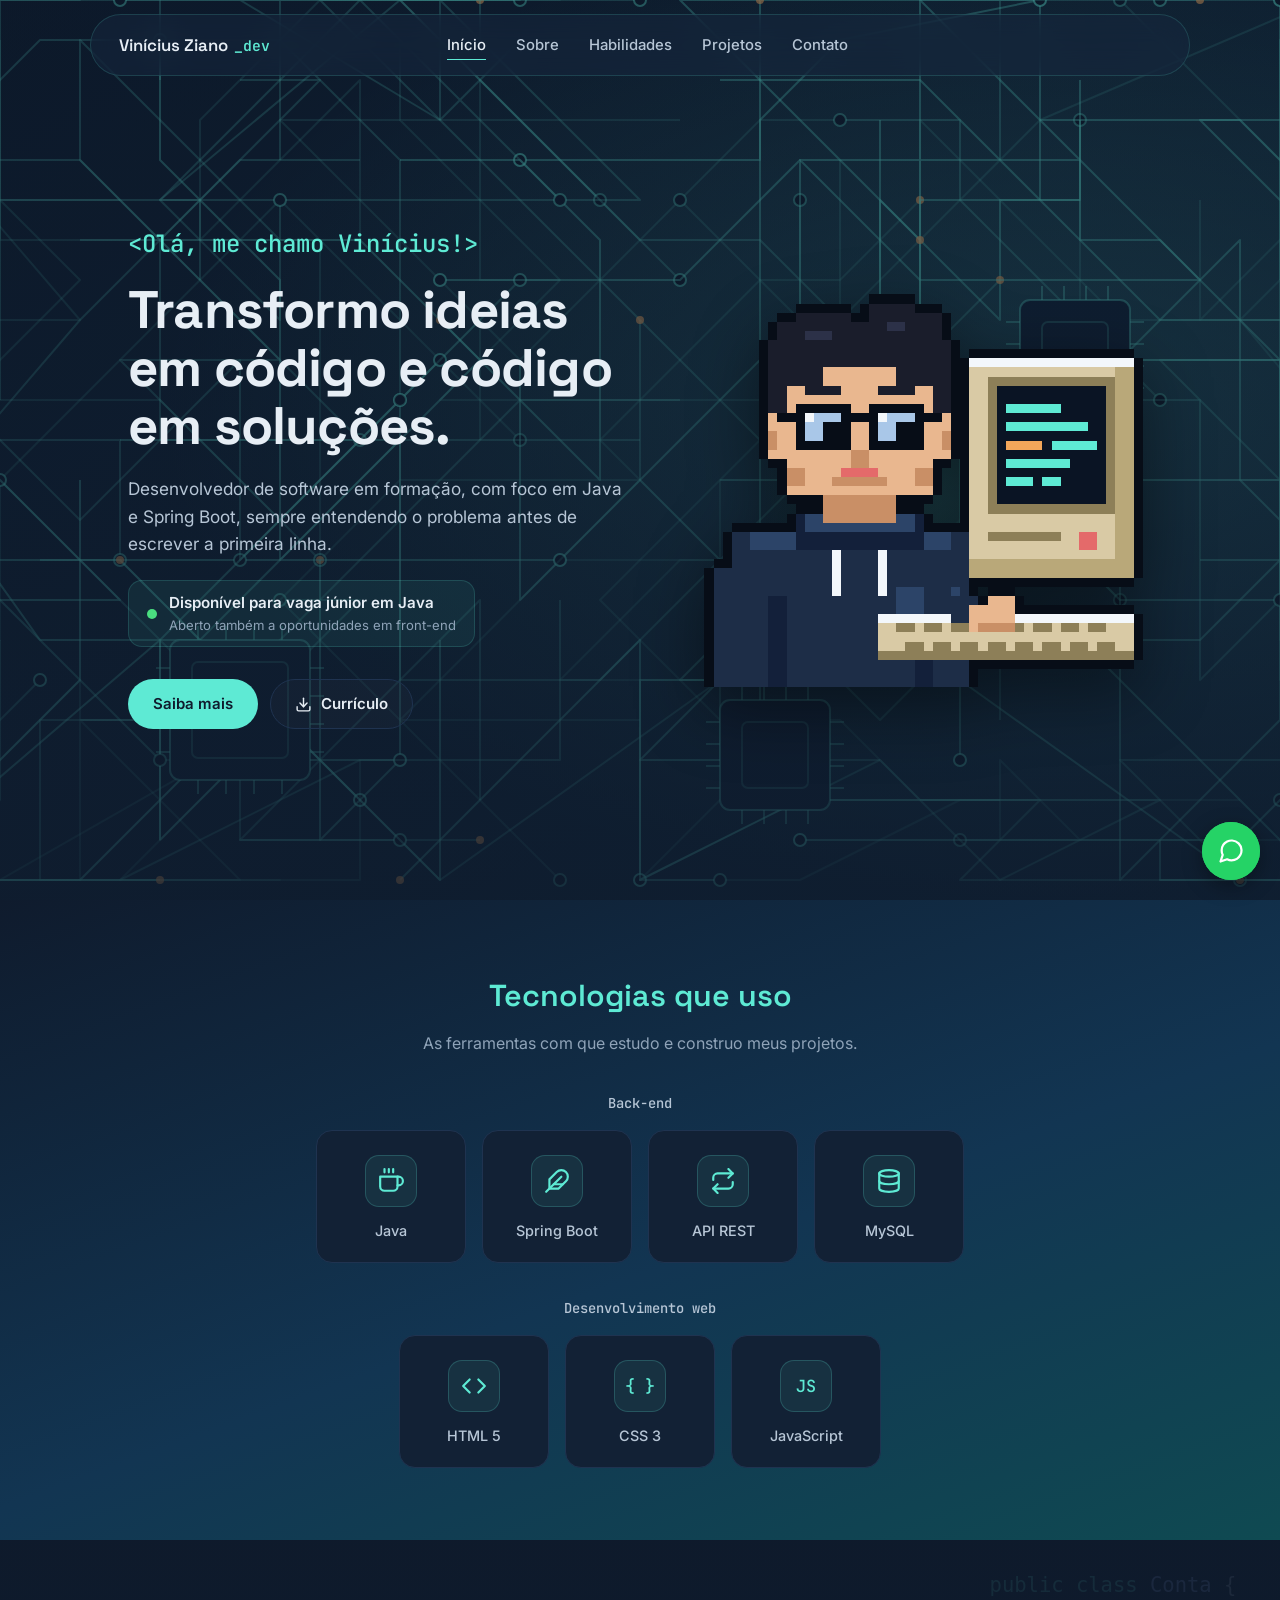
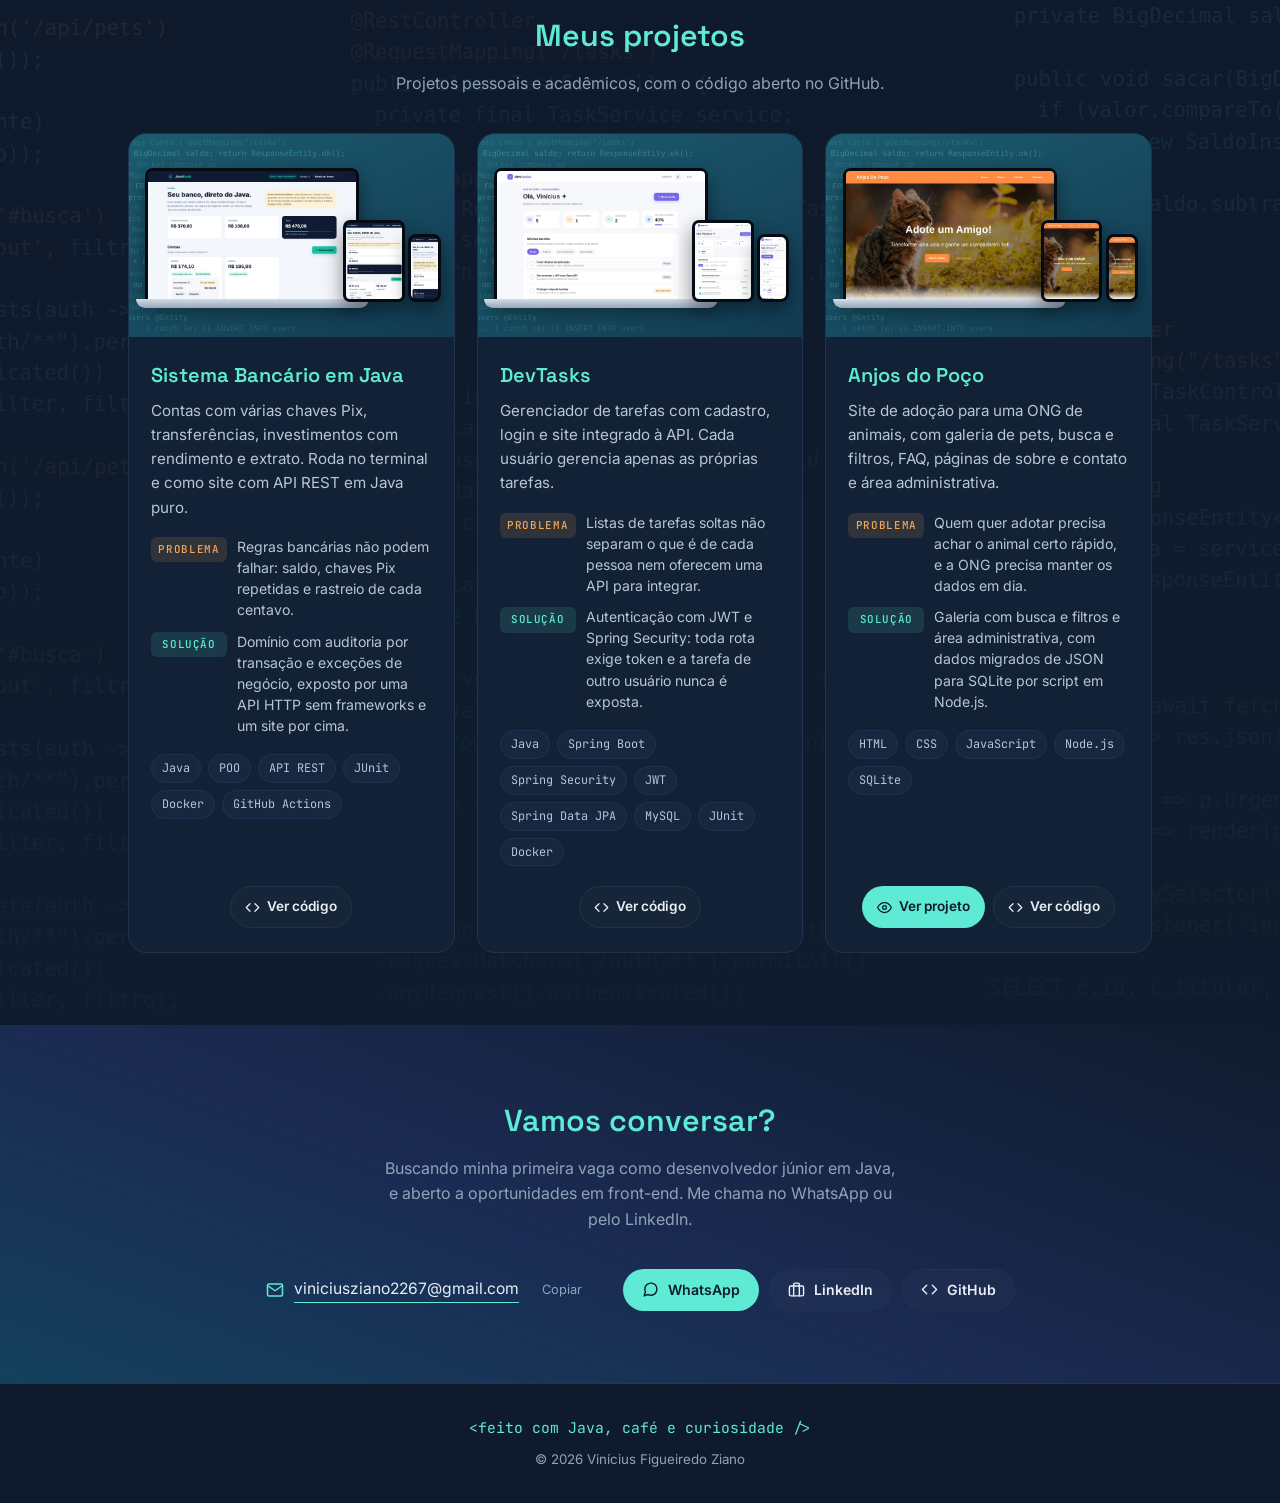
==== commit 7325b80d: "feat: vaga júnior, problema/solução nos projetos e prints reais - Badge "Disponível para vaga júnior" ====
--- a/index.html
+++ b/index.html
@@ -3,8 +3,12 @@
 <head>
 <meta charset="UTF-8">
 <meta name="viewport" content="width=device-width, initial-scale=1, viewport-fit=cover">
-<meta name="description" content="Portfólio de Vinícius Figueiredo Ziano, desenvolvedor de software com foco em Java e Spring Boot.">
+<meta name="description" content="Portfólio de Vinícius Figueiredo Ziano, desenvolvedor júnior com foco em Java e Spring Boot, aberto a oportunidades em front-end.">
 <meta name="theme-color" content="#0F1B2D">
+<meta property="og:type" content="website">
+<meta property="og:locale" content="pt_BR">
+<meta property="og:title" content="Vinícius Ziano | Desenvolvedor de Software">
+<meta property="og:description" content="Portfólio de Vinícius Figueiredo Ziano, desenvolvedor júnior com foco em Java e Spring Boot, aberto a oportunidades em front-end.">
 <title>Vinícius Ziano | Desenvolvedor de Software</title>
 <link rel="preconnect" href="https://fonts.googleapis.com"><link rel="preconnect" href="https://fonts.gstatic.com" crossorigin><link href="https://fonts.googleapis.com/css2?family=Space+Grotesk:wght@500;600;700&family=Inter:wght@400;500;600&family=JetBrains+Mono:wght@400;500&display=swap" rel="stylesheet">
 <link rel="icon" type="image/png" href="images/icone-portif%C3%B3lio.png">
@@ -25,6 +29,7 @@
       <p class="greet">&lt;Olá, me chamo Vinícius!&gt;</p>
       <h1>Transformo ideias em código e código em soluções.</h1>
       <p class="lede">Desenvolvedor de software em formação, com foco em Java e Spring Boot, sempre entendendo o problema antes de escrever a primeira linha.</p>
+      <p class="avail"><span class="dot" aria-hidden="true"></span><span><strong>Disponível para vaga júnior em Java</strong><small>Aberto também a oportunidades em front-end</small></span></p>
       <div class="hero-cta">
         <a class="btn btn-primary" href="sobre.html">Saiba mais</a>
         <a class="btn btn-ghost" href="assets/curriculo-vinicius-ziano.pdf" target="_blank" rel="noopener"><svg viewBox="0 0 24 24" fill="none" stroke="currentColor" stroke-width="2" stroke-linecap="round" stroke-linejoin="round" aria-hidden="true"><path d="M21 15v4a2 2 0 0 1-2 2H5a2 2 0 0 1-2-2v-4"/><polyline points="7 10 12 15 17 10"/><line x1="12" y1="15" x2="12" y2="3"/></svg>Currículo</a>
@@ -37,7 +42,7 @@
   <div class="wrap">
     <h2 class="section-title">Tecnologias que uso</h2>
     <p class="section-sub">As ferramentas com que estudo e construo meus projetos.</p>
-    <div class="tech-groups"><div class="tech-group"><h3>Back-end</h3><div class="tech-grid"><div class="tech-card"><div class="tech-icon"><svg viewBox="0 0 24 24" fill="none" stroke="currentColor" stroke-width="2" stroke-linecap="round" stroke-linejoin="round" aria-hidden="true"><path d="M18 8h1a4 4 0 0 1 0 8h-1"/><path d="M2 8h16v9a4 4 0 0 1-4 4H6a4 4 0 0 1-4-4V8z"/><line x1="6" y1="1" x2="6" y2="4"/><line x1="10" y1="1" x2="10" y2="4"/><line x1="14" y1="1" x2="14" y2="4"/></svg></div><span class="name">Java</span></div><div class="tech-card"><div class="tech-icon"><svg viewBox="0 0 24 24" fill="none" stroke="currentColor" stroke-width="2" stroke-linecap="round" stroke-linejoin="round" aria-hidden="true"><path d="M20.24 12.24a6 6 0 0 0-8.49-8.49L5 10.5V19h8.5z"/><line x1="16" y1="8" x2="2" y2="22"/><line x1="17.5" y1="15" x2="9" y2="15"/></svg></div><span class="name">Spring Boot</span></div><div class="tech-card"><div class="tech-icon"><svg viewBox="0 0 24 24" fill="none" stroke="currentColor" stroke-width="2" stroke-linecap="round" stroke-linejoin="round" aria-hidden="true"><polyline points="17 1 21 5 17 9"/><path d="M3 11V9a4 4 0 0 1 4-4h14"/><polyline points="7 23 3 19 7 15"/><path d="M21 13v2a4 4 0 0 1-4 4H3"/></svg></div><span class="name">API REST</span></div><div class="tech-card"><div class="tech-icon"><svg viewBox="0 0 24 24" fill="none" stroke="currentColor" stroke-width="2" stroke-linecap="round" stroke-linejoin="round" aria-hidden="true"><ellipse cx="12" cy="5" rx="9" ry="3"/><path d="M21 12c0 1.66-4 3-9 3s-9-1.34-9-3"/><path d="M3 5v14c0 1.66 4 3 9 3s9-1.34 9-3V5"/></svg></div><span class="name">MySQL</span></div><div class="tech-card"><div class="tech-icon"><svg viewBox="0 0 24 24" fill="none" stroke="currentColor" stroke-width="2" stroke-linecap="round" stroke-linejoin="round" aria-hidden="true"><ellipse cx="12" cy="5" rx="9" ry="3"/><path d="M21 12c0 1.66-4 3-9 3s-9-1.34-9-3"/><path d="M3 5v14c0 1.66 4 3 9 3s9-1.34 9-3V5"/></svg></div><span class="name">PostgreSQL</span></div></div></div><div class="tech-group"><h3>Desenvolvimento web</h3><div class="tech-grid"><div class="tech-card"><div class="tech-icon"><svg viewBox="0 0 24 24" fill="none" stroke="currentColor" stroke-width="2" stroke-linecap="round" stroke-linejoin="round" aria-hidden="true"><polyline points="16 18 22 12 16 6"/><polyline points="8 6 2 12 8 18"/></svg></div><span class="name">HTML 5</span></div><div class="tech-card"><div class="tech-icon"><span class="glyph">{ }</span></div><span class="name">CSS 3</span></div><div class="tech-card"><div class="tech-icon"><span class="glyph">JS</span></div><span class="name">JavaScript</span></div></div></div></div>
+    <div class="tech-groups"><div class="tech-group"><h3>Back-end</h3><div class="tech-grid"><div class="tech-card"><div class="tech-icon"><svg viewBox="0 0 24 24" fill="none" stroke="currentColor" stroke-width="2" stroke-linecap="round" stroke-linejoin="round" aria-hidden="true"><path d="M18 8h1a4 4 0 0 1 0 8h-1"/><path d="M2 8h16v9a4 4 0 0 1-4 4H6a4 4 0 0 1-4-4V8z"/><line x1="6" y1="1" x2="6" y2="4"/><line x1="10" y1="1" x2="10" y2="4"/><line x1="14" y1="1" x2="14" y2="4"/></svg></div><span class="name">Java</span></div><div class="tech-card"><div class="tech-icon"><svg viewBox="0 0 24 24" fill="none" stroke="currentColor" stroke-width="2" stroke-linecap="round" stroke-linejoin="round" aria-hidden="true"><path d="M20.24 12.24a6 6 0 0 0-8.49-8.49L5 10.5V19h8.5z"/><line x1="16" y1="8" x2="2" y2="22"/><line x1="17.5" y1="15" x2="9" y2="15"/></svg></div><span class="name">Spring Boot</span></div><div class="tech-card"><div class="tech-icon"><svg viewBox="0 0 24 24" fill="none" stroke="currentColor" stroke-width="2" stroke-linecap="round" stroke-linejoin="round" aria-hidden="true"><polyline points="17 1 21 5 17 9"/><path d="M3 11V9a4 4 0 0 1 4-4h14"/><polyline points="7 23 3 19 7 15"/><path d="M21 13v2a4 4 0 0 1-4 4H3"/></svg></div><span class="name">API REST</span></div><div class="tech-card"><div class="tech-icon"><svg viewBox="0 0 24 24" fill="none" stroke="currentColor" stroke-width="2" stroke-linecap="round" stroke-linejoin="round" aria-hidden="true"><ellipse cx="12" cy="5" rx="9" ry="3"/><path d="M21 12c0 1.66-4 3-9 3s-9-1.34-9-3"/><path d="M3 5v14c0 1.66 4 3 9 3s9-1.34 9-3V5"/></svg></div><span class="name">MySQL</span></div></div></div><div class="tech-group"><h3>Desenvolvimento web</h3><div class="tech-grid"><div class="tech-card"><div class="tech-icon"><svg viewBox="0 0 24 24" fill="none" stroke="currentColor" stroke-width="2" stroke-linecap="round" stroke-linejoin="round" aria-hidden="true"><polyline points="16 18 22 12 16 6"/><polyline points="8 6 2 12 8 18"/></svg></div><span class="name">HTML 5</span></div><div class="tech-card"><div class="tech-icon"><span class="glyph">{ }</span></div><span class="name">CSS 3</span></div><div class="tech-card"><div class="tech-icon"><span class="glyph">JS</span></div><span class="name">JavaScript</span></div></div></div></div>
   </div>
 </section>
 <section id="projetos" class="bg-img-code">
@@ -46,26 +51,34 @@
     <p class="section-sub">Projetos pessoais e acadêmicos, com o código aberto no GitHub.</p>
     <div class="cards"><article class="card">
   <div class="stage" role="img" aria-label="Prévia do projeto Sistema Bancário em Java em computador, tablet e celular">
-  <div class="dev laptop"><img src="assets/banco-desktop.svg" alt="" loading="lazy"></div>
-  <div class="dev tablet"><img src="assets/banco-tablet.svg" alt="" loading="lazy"></div>
-  <div class="dev phone"><img src="assets/banco-phone.svg" alt="" loading="lazy"></div>
+  <div class="dev laptop"><img src="assets/banco-desktop.jpg" alt="" loading="lazy"></div>
+  <div class="dev tablet"><img src="assets/banco-tablet.jpg" alt="" loading="lazy"></div>
+  <div class="dev phone"><img src="assets/banco-phone.jpg" alt="" loading="lazy"></div>
 </div>
   <div class="card-body">
     <h3>Sistema Bancário em Java</h3>
-    <p>Simulação das operações de um banco: criação de contas, depósitos, saques, transferências, investimentos e histórico de transações, com arquitetura em camadas e persistência em MySQL.</p>
-    <div class="tags"><span class="tag">Java</span><span class="tag">POO</span><span class="tag">Collections</span><span class="tag">MySQL</span><span class="tag">PostgreSQL</span></div>
-    <div class="card-actions"><a class="btn btn-primary btn-sm" href="https://viniziano.github.io/Sistema-Bancario-Java/" target="_blank" rel="noopener"><svg viewBox="0 0 24 24" fill="none" stroke="currentColor" stroke-width="2" stroke-linecap="round" stroke-linejoin="round" aria-hidden="true"><path d="M1 12s4-8 11-8 11 8 11 8-4 8-11 8-11-8-11-8z"/><circle cx="12" cy="12" r="3"/></svg>Ver projeto</a><a class="btn btn-ghost btn-sm" href="https://github.com/ViniZiano/Sistema-Bancario-Java" target="_blank" rel="noopener"><svg viewBox="0 0 24 24" fill="none" stroke="currentColor" stroke-width="2" stroke-linecap="round" stroke-linejoin="round" aria-hidden="true"><polyline points="16 18 22 12 16 6"/><polyline points="8 6 2 12 8 18"/></svg>Ver código</a></div>
+    <p>Contas com várias chaves Pix, transferências, investimentos com rendimento e extrato. Roda no terminal e como site com API REST em Java puro.</p>
+    <div class="ps">
+      <div class="ps-row"><span class="ps-label problem">Problema</span><span class="ps-text">Regras bancárias não podem falhar: saldo, chaves Pix repetidas e rastreio de cada centavo.</span></div>
+      <div class="ps-row"><span class="ps-label solution">Solução</span><span class="ps-text">Domínio com auditoria por transação e exceções de negócio, exposto por uma API HTTP sem frameworks e um site por cima.</span></div>
+    </div>
+    <div class="tags"><span class="tag">Java</span><span class="tag">POO</span><span class="tag">API REST</span><span class="tag">JUnit</span><span class="tag">Docker</span><span class="tag">GitHub Actions</span></div>
+    <div class="card-actions"><a class="btn btn-ghost btn-sm" href="https://github.com/ViniZiano/Sistema-Bancario-Java" target="_blank" rel="noopener"><svg viewBox="0 0 24 24" fill="none" stroke="currentColor" stroke-width="2" stroke-linecap="round" stroke-linejoin="round" aria-hidden="true"><polyline points="16 18 22 12 16 6"/><polyline points="8 6 2 12 8 18"/></svg>Ver código</a></div>
   </div>
 </article><article class="card">
-  <div class="stage" role="img" aria-label="Prévia do projeto DevTasks API em computador, tablet e celular">
-  <div class="dev laptop"><img src="assets/devtasks-desktop.svg" alt="" loading="lazy"></div>
-  <div class="dev tablet"><img src="assets/devtasks-tablet.svg" alt="" loading="lazy"></div>
-  <div class="dev phone"><img src="assets/devtasks-phone.svg" alt="" loading="lazy"></div>
+  <div class="stage" role="img" aria-label="Prévia do projeto DevTasks em computador, tablet e celular">
+  <div class="dev laptop"><img src="assets/devtasks-desktop.jpg" alt="" loading="lazy"></div>
+  <div class="dev tablet"><img src="assets/devtasks-tablet.jpg" alt="" loading="lazy"></div>
+  <div class="dev phone"><img src="assets/devtasks-phone.jpg" alt="" loading="lazy"></div>
 </div>
   <div class="card-body">
-    <h3>DevTasks API</h3>
-    <p>API REST para gerenciamento de tarefas, com autenticação e autorização via Spring Security e JWT, operações CRUD e endpoints validados no Postman.</p>
-    <div class="tags"><span class="tag">Spring Boot</span><span class="tag">Spring Security</span><span class="tag">JWT</span><span class="tag">Spring Data JPA</span><span class="tag">PostgreSQL</span><span class="tag">Maven</span></div>
+    <h3>DevTasks</h3>
+    <p>Gerenciador de tarefas com cadastro, login e site integrado à API. Cada usuário gerencia apenas as próprias tarefas.</p>
+    <div class="ps">
+      <div class="ps-row"><span class="ps-label problem">Problema</span><span class="ps-text">Listas de tarefas soltas não separam o que é de cada pessoa nem oferecem uma API para integrar.</span></div>
+      <div class="ps-row"><span class="ps-label solution">Solução</span><span class="ps-text">Autenticação com JWT e Spring Security: toda rota exige token e a tarefa de outro usuário nunca é exposta.</span></div>
+    </div>
+    <div class="tags"><span class="tag">Java</span><span class="tag">Spring Boot</span><span class="tag">Spring Security</span><span class="tag">JWT</span><span class="tag">Spring Data JPA</span><span class="tag">MySQL</span><span class="tag">JUnit</span><span class="tag">Docker</span></div>
     <div class="card-actions"><a class="btn btn-ghost btn-sm" href="https://github.com/ViniZiano/Devtasks" target="_blank" rel="noopener"><svg viewBox="0 0 24 24" fill="none" stroke="currentColor" stroke-width="2" stroke-linecap="round" stroke-linejoin="round" aria-hidden="true"><polyline points="16 18 22 12 16 6"/><polyline points="8 6 2 12 8 18"/></svg>Ver código</a></div>
   </div>
 </article><article class="card">
@@ -76,7 +89,11 @@
 </div>
   <div class="card-body">
     <h3>Anjos do Poço</h3>
-    <p>Site de adoção para uma ONG de animais: galeria de pets com busca e filtros, FAQ, páginas de sobre e contato e área administrativa, com dados migrados de JSON para SQLite por script em Node.js.</p>
+    <p>Site de adoção para uma ONG de animais, com galeria de pets, busca e filtros, FAQ, páginas de sobre e contato e área administrativa.</p>
+    <div class="ps">
+      <div class="ps-row"><span class="ps-label problem">Problema</span><span class="ps-text">Quem quer adotar precisa achar o animal certo rápido, e a ONG precisa manter os dados em dia.</span></div>
+      <div class="ps-row"><span class="ps-label solution">Solução</span><span class="ps-text">Galeria com busca e filtros e área administrativa, com dados migrados de JSON para SQLite por script em Node.js.</span></div>
+    </div>
     <div class="tags"><span class="tag">HTML</span><span class="tag">CSS</span><span class="tag">JavaScript</span><span class="tag">Node.js</span><span class="tag">SQLite</span></div>
     <div class="card-actions"><a class="btn btn-primary btn-sm" href="https://viniziano.github.io/Ong-Anjos-Do-Poco/" target="_blank" rel="noopener"><svg viewBox="0 0 24 24" fill="none" stroke="currentColor" stroke-width="2" stroke-linecap="round" stroke-linejoin="round" aria-hidden="true"><path d="M1 12s4-8 11-8 11 8 11 8-4 8-11 8-11-8-11-8z"/><circle cx="12" cy="12" r="3"/></svg>Ver projeto</a><a class="btn btn-ghost btn-sm" href="https://github.com/ViniZiano/Ong-Anjos-Do-Poco" target="_blank" rel="noopener"><svg viewBox="0 0 24 24" fill="none" stroke="currentColor" stroke-width="2" stroke-linecap="round" stroke-linejoin="round" aria-hidden="true"><polyline points="16 18 22 12 16 6"/><polyline points="8 6 2 12 8 18"/></svg>Ver código</a></div>
   </div>
@@ -86,7 +103,7 @@
 <section id="contato" class="contact bg-grad-b">
   <div class="wrap">
     <h2 class="section-title">Vamos conversar?</h2>
-    <p class="section-sub">Me chama no WhatsApp ou pelo LinkedIn. Respondo assim que possível.</p>
+    <p class="section-sub">Buscando minha primeira vaga como desenvolvedor júnior em Java, e aberto a oportunidades em front-end. Me chama no WhatsApp ou pelo LinkedIn.</p>
     <div class="contact-row">
       <div class="mail-line"><svg viewBox="0 0 24 24" fill="none" stroke="currentColor" stroke-width="2" stroke-linecap="round" stroke-linejoin="round" aria-hidden="true"><path d="M4 4h16c1.1 0 2 .9 2 2v12c0 1.1-.9 2-2 2H4c-1.1 0-2-.9-2-2V6c0-1.1.9-2 2-2z"/><polyline points="22,6 12,13 2,6"/></svg><a class="mail-link" href="https://mail.google.com/mail/?view=cm&amp;fs=1&amp;to=viniciusziano2267@gmail.com&amp;su=Contato%20pelo%20portf%C3%B3lio" target="_blank" rel="noopener">viniciusziano2267@gmail.com</a><button type="button" class="copy-btn" data-copy="viniciusziano2267@gmail.com">Copiar</button></div>
       <div class="social">
--- a/css/style.css
+++ b/css/style.css
@@ -410,3 +410,35 @@
 .bg-img-circuit { background-image: linear-gradient(180deg, rgba(15, 27, 45, 0.45), rgba(15, 27, 45, 0.78)), url(../assets/bg-circuit.svg); }
 .bg-img-code    { background-image: linear-gradient(180deg, rgba(15, 27, 45, 0.8), rgba(15, 27, 45, 0.92)), url(../assets/bg-code.svg); }
 .bg-img-network { background-image: linear-gradient(180deg, rgba(15, 27, 45, 0.4), rgba(15, 27, 45, 0.75)), url(../assets/bg-network.svg); }
+
+/* ============ Disponibilidade (vaga júnior) ============ */
+.avail {
+  display: inline-flex; align-items: center; gap: 12px;
+  margin-top: 22px; padding: 10px 18px;
+  border: 1px solid var(--line); border-radius: 14px;
+  background: rgba(94, 234, 212, 0.07);
+}
+.avail strong { display: block; font-size: 0.95rem; font-weight: 600; color: var(--text-100); }
+.avail small { display: block; font-size: 0.82rem; color: var(--text-400); }
+.avail .dot {
+  flex: none; width: 10px; height: 10px; border-radius: 50%;
+  background: #4ade80; box-shadow: 0 0 0 0 rgba(74, 222, 128, 0.6);
+  animation: avail-pulse 2.2s infinite;
+}
+@keyframes avail-pulse {
+  0% { box-shadow: 0 0 0 0 rgba(74, 222, 128, 0.55); }
+  70% { box-shadow: 0 0 0 10px rgba(74, 222, 128, 0); }
+  100% { box-shadow: 0 0 0 0 rgba(74, 222, 128, 0); }
+}
+
+/* ============ Problema / Solução nos cards ============ */
+.ps { display: flex; flex-direction: column; gap: 10px; margin-bottom: 18px; }
+.ps-row { display: grid; grid-template-columns: 76px 1fr; gap: 10px; align-items: start; }
+.ps-label {
+  font-family: var(--font-mono); font-size: 0.68rem; font-weight: 500;
+  text-transform: uppercase; letter-spacing: 0.06em; text-align: center;
+  padding: 4px 0; border-radius: 6px; margin-top: 1px;
+}
+.ps-label.problem { background: rgba(242, 166, 90, 0.14); color: var(--amber); }
+.ps-label.solution { background: rgba(94, 234, 212, 0.12); color: var(--cyan); }
+.ps-text { font-size: 0.88rem; line-height: 1.5; color: var(--text-300); }
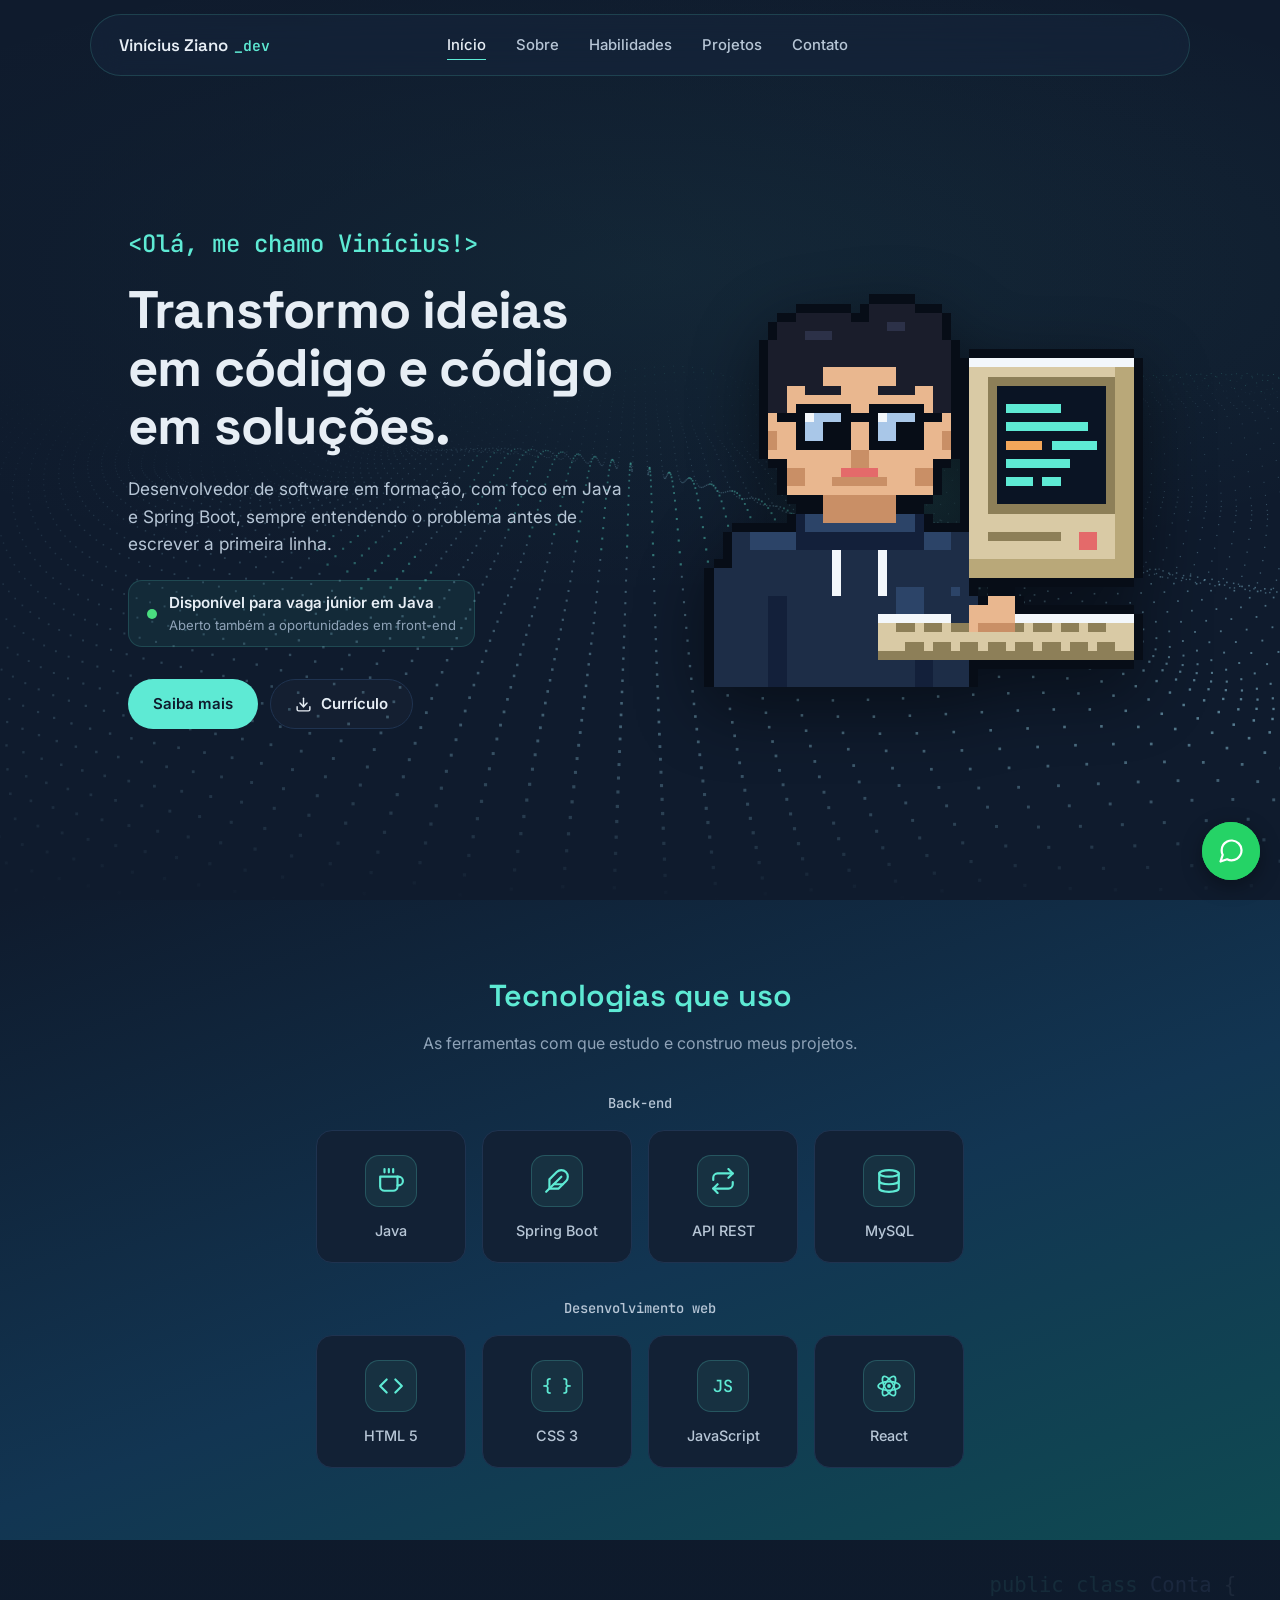
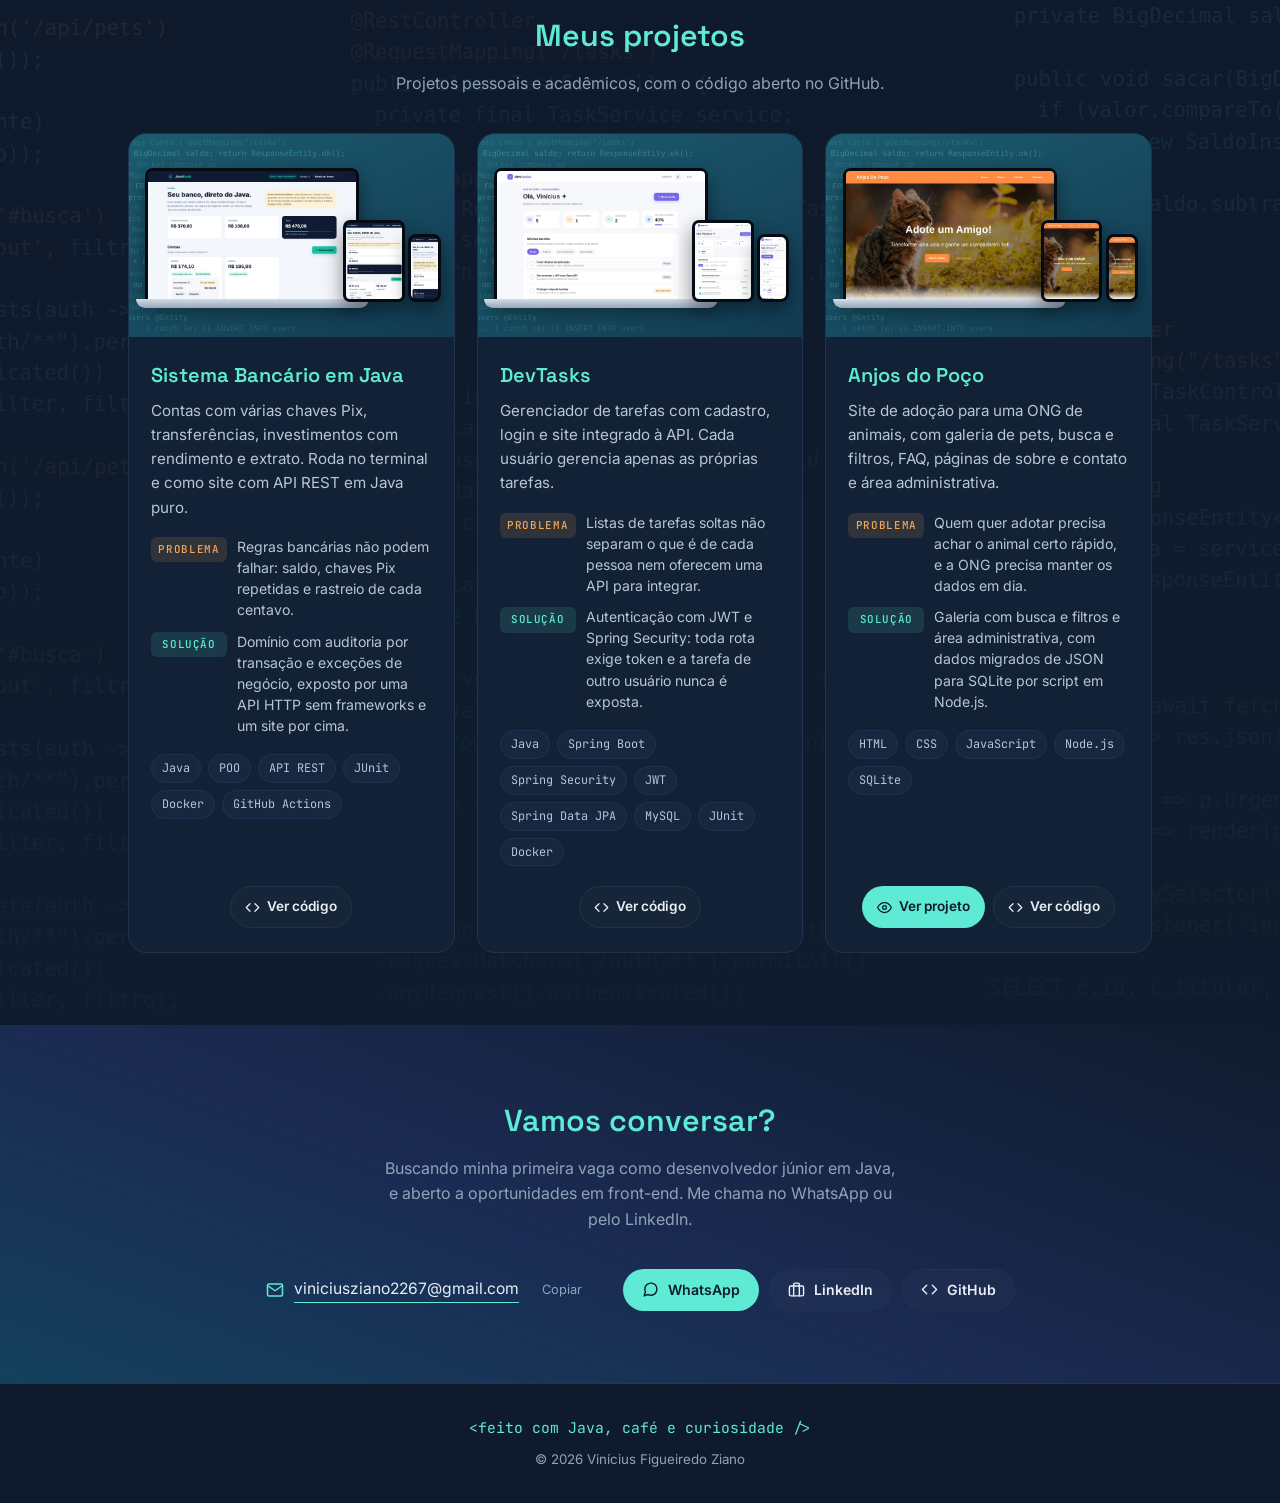
==== commit b315c3d5: "Adiciona fundo animado Wave Mesh no hero e React nas habilidades de front-end Co-Authored-By: Claude" ====
--- a/index.html
+++ b/index.html
@@ -23,7 +23,7 @@
   </nav>
 </header>
 <main>
-<section class="hero bg-img-circuit" id="inicio">
+<section class="hero hero-wave" id="inicio" data-wave-mesh data-wave-dot="#7fb3c8" data-wave-accent="#5EEAD4" data-wave-crests="true">
   <div class="wrap hero-grid">
     <div class="hero-copy">
       <p class="greet">&lt;Olá, me chamo Vinícius!&gt;</p>
@@ -42,7 +42,7 @@
   <div class="wrap">
     <h2 class="section-title">Tecnologias que uso</h2>
     <p class="section-sub">As ferramentas com que estudo e construo meus projetos.</p>
-    <div class="tech-groups"><div class="tech-group"><h3>Back-end</h3><div class="tech-grid"><div class="tech-card"><div class="tech-icon"><svg viewBox="0 0 24 24" fill="none" stroke="currentColor" stroke-width="2" stroke-linecap="round" stroke-linejoin="round" aria-hidden="true"><path d="M18 8h1a4 4 0 0 1 0 8h-1"/><path d="M2 8h16v9a4 4 0 0 1-4 4H6a4 4 0 0 1-4-4V8z"/><line x1="6" y1="1" x2="6" y2="4"/><line x1="10" y1="1" x2="10" y2="4"/><line x1="14" y1="1" x2="14" y2="4"/></svg></div><span class="name">Java</span></div><div class="tech-card"><div class="tech-icon"><svg viewBox="0 0 24 24" fill="none" stroke="currentColor" stroke-width="2" stroke-linecap="round" stroke-linejoin="round" aria-hidden="true"><path d="M20.24 12.24a6 6 0 0 0-8.49-8.49L5 10.5V19h8.5z"/><line x1="16" y1="8" x2="2" y2="22"/><line x1="17.5" y1="15" x2="9" y2="15"/></svg></div><span class="name">Spring Boot</span></div><div class="tech-card"><div class="tech-icon"><svg viewBox="0 0 24 24" fill="none" stroke="currentColor" stroke-width="2" stroke-linecap="round" stroke-linejoin="round" aria-hidden="true"><polyline points="17 1 21 5 17 9"/><path d="M3 11V9a4 4 0 0 1 4-4h14"/><polyline points="7 23 3 19 7 15"/><path d="M21 13v2a4 4 0 0 1-4 4H3"/></svg></div><span class="name">API REST</span></div><div class="tech-card"><div class="tech-icon"><svg viewBox="0 0 24 24" fill="none" stroke="currentColor" stroke-width="2" stroke-linecap="round" stroke-linejoin="round" aria-hidden="true"><ellipse cx="12" cy="5" rx="9" ry="3"/><path d="M21 12c0 1.66-4 3-9 3s-9-1.34-9-3"/><path d="M3 5v14c0 1.66 4 3 9 3s9-1.34 9-3V5"/></svg></div><span class="name">MySQL</span></div></div></div><div class="tech-group"><h3>Desenvolvimento web</h3><div class="tech-grid"><div class="tech-card"><div class="tech-icon"><svg viewBox="0 0 24 24" fill="none" stroke="currentColor" stroke-width="2" stroke-linecap="round" stroke-linejoin="round" aria-hidden="true"><polyline points="16 18 22 12 16 6"/><polyline points="8 6 2 12 8 18"/></svg></div><span class="name">HTML 5</span></div><div class="tech-card"><div class="tech-icon"><span class="glyph">{ }</span></div><span class="name">CSS 3</span></div><div class="tech-card"><div class="tech-icon"><span class="glyph">JS</span></div><span class="name">JavaScript</span></div></div></div></div>
+    <div class="tech-groups"><div class="tech-group"><h3>Back-end</h3><div class="tech-grid"><div class="tech-card"><div class="tech-icon"><svg viewBox="0 0 24 24" fill="none" stroke="currentColor" stroke-width="2" stroke-linecap="round" stroke-linejoin="round" aria-hidden="true"><path d="M18 8h1a4 4 0 0 1 0 8h-1"/><path d="M2 8h16v9a4 4 0 0 1-4 4H6a4 4 0 0 1-4-4V8z"/><line x1="6" y1="1" x2="6" y2="4"/><line x1="10" y1="1" x2="10" y2="4"/><line x1="14" y1="1" x2="14" y2="4"/></svg></div><span class="name">Java</span></div><div class="tech-card"><div class="tech-icon"><svg viewBox="0 0 24 24" fill="none" stroke="currentColor" stroke-width="2" stroke-linecap="round" stroke-linejoin="round" aria-hidden="true"><path d="M20.24 12.24a6 6 0 0 0-8.49-8.49L5 10.5V19h8.5z"/><line x1="16" y1="8" x2="2" y2="22"/><line x1="17.5" y1="15" x2="9" y2="15"/></svg></div><span class="name">Spring Boot</span></div><div class="tech-card"><div class="tech-icon"><svg viewBox="0 0 24 24" fill="none" stroke="currentColor" stroke-width="2" stroke-linecap="round" stroke-linejoin="round" aria-hidden="true"><polyline points="17 1 21 5 17 9"/><path d="M3 11V9a4 4 0 0 1 4-4h14"/><polyline points="7 23 3 19 7 15"/><path d="M21 13v2a4 4 0 0 1-4 4H3"/></svg></div><span class="name">API REST</span></div><div class="tech-card"><div class="tech-icon"><svg viewBox="0 0 24 24" fill="none" stroke="currentColor" stroke-width="2" stroke-linecap="round" stroke-linejoin="round" aria-hidden="true"><ellipse cx="12" cy="5" rx="9" ry="3"/><path d="M21 12c0 1.66-4 3-9 3s-9-1.34-9-3"/><path d="M3 5v14c0 1.66 4 3 9 3s9-1.34 9-3V5"/></svg></div><span class="name">MySQL</span></div></div></div><div class="tech-group"><h3>Desenvolvimento web</h3><div class="tech-grid"><div class="tech-card"><div class="tech-icon"><svg viewBox="0 0 24 24" fill="none" stroke="currentColor" stroke-width="2" stroke-linecap="round" stroke-linejoin="round" aria-hidden="true"><polyline points="16 18 22 12 16 6"/><polyline points="8 6 2 12 8 18"/></svg></div><span class="name">HTML 5</span></div><div class="tech-card"><div class="tech-icon"><span class="glyph">{ }</span></div><span class="name">CSS 3</span></div><div class="tech-card"><div class="tech-icon"><span class="glyph">JS</span></div><span class="name">JavaScript</span></div><div class="tech-card"><div class="tech-icon"><svg viewBox="0 0 24 24" fill="none" stroke="currentColor" stroke-width="1.6" stroke-linecap="round" stroke-linejoin="round" aria-hidden="true"><circle cx="12" cy="12" r="1.8" fill="currentColor" stroke="none"/><ellipse cx="12" cy="12" rx="10" ry="4"/><ellipse cx="12" cy="12" rx="10" ry="4" transform="rotate(60 12 12)"/><ellipse cx="12" cy="12" rx="10" ry="4" transform="rotate(120 12 12)"/></svg></div><span class="name">React</span></div></div></div></div>
   </div>
 </section>
 <section id="projetos" class="bg-img-code">
@@ -120,6 +120,7 @@
   <small>© 2026 Vinícius Figueiredo Ziano</small>
 </div></footer>
 <a href="https://wa.me/5581983697754" target="_blank" rel="noopener" class="whats-float" aria-label="Falar no WhatsApp"><svg viewBox="0 0 24 24" fill="none" stroke="currentColor" stroke-width="1.9" stroke-linecap="round" stroke-linejoin="round" aria-hidden="true"><path d="M21 11.5a8.38 8.38 0 0 1-.9 3.8 8.5 8.5 0 0 1-7.6 4.7 8.38 8.38 0 0 1-3.8-.9L3 21l1.9-5.7a8.38 8.38 0 0 1-.9-3.8 8.5 8.5 0 0 1 4.7-7.6 8.38 8.38 0 0 1 3.8-.9h.5a8.48 8.48 0 0 1 8 8v.5z"/></svg></a>
+<script src="js/wave-mesh.js"></script>
 <script src="js/main.js"></script>
 </body>
 </html>
--- a/css/style.css
+++ b/css/style.css
@@ -234,6 +234,34 @@
   .pixel-dev { width: min(340px, 82%); }
 }
 
+/* Fundo animado (Wave Mesh) no hero */
+.hero-wave {
+  position: relative;
+  isolation: isolate;
+  overflow: hidden;
+  background:
+    radial-gradient(120% 60% at 50% 30%, rgba(94, 234, 212, 0.08), transparent 60%),
+    var(--ink-900);
+}
+.wave-canvas {
+  position: absolute; inset: 0;
+  width: 100%; height: 100%;
+  display: block;
+  opacity: 0.85;
+  z-index: 0;
+}
+/* Escurece a área do texto e funde a base do hero com a seção seguinte */
+.hero-wave::after {
+  content: '';
+  position: absolute; inset: 0;
+  z-index: 0;
+  pointer-events: none;
+  background:
+    linear-gradient(180deg, transparent 80%, var(--ink-900) 100%),
+    linear-gradient(90deg, rgba(15, 27, 45, 0.7) 0%, rgba(15, 27, 45, 0.25) 55%, transparent 100%);
+}
+.hero-wave > .wrap { position: relative; z-index: 1; }
+
 /* ============ Tecnologias ============ */
 .tech-groups { display: grid; gap: 34px; }
 .tech-group h3 {
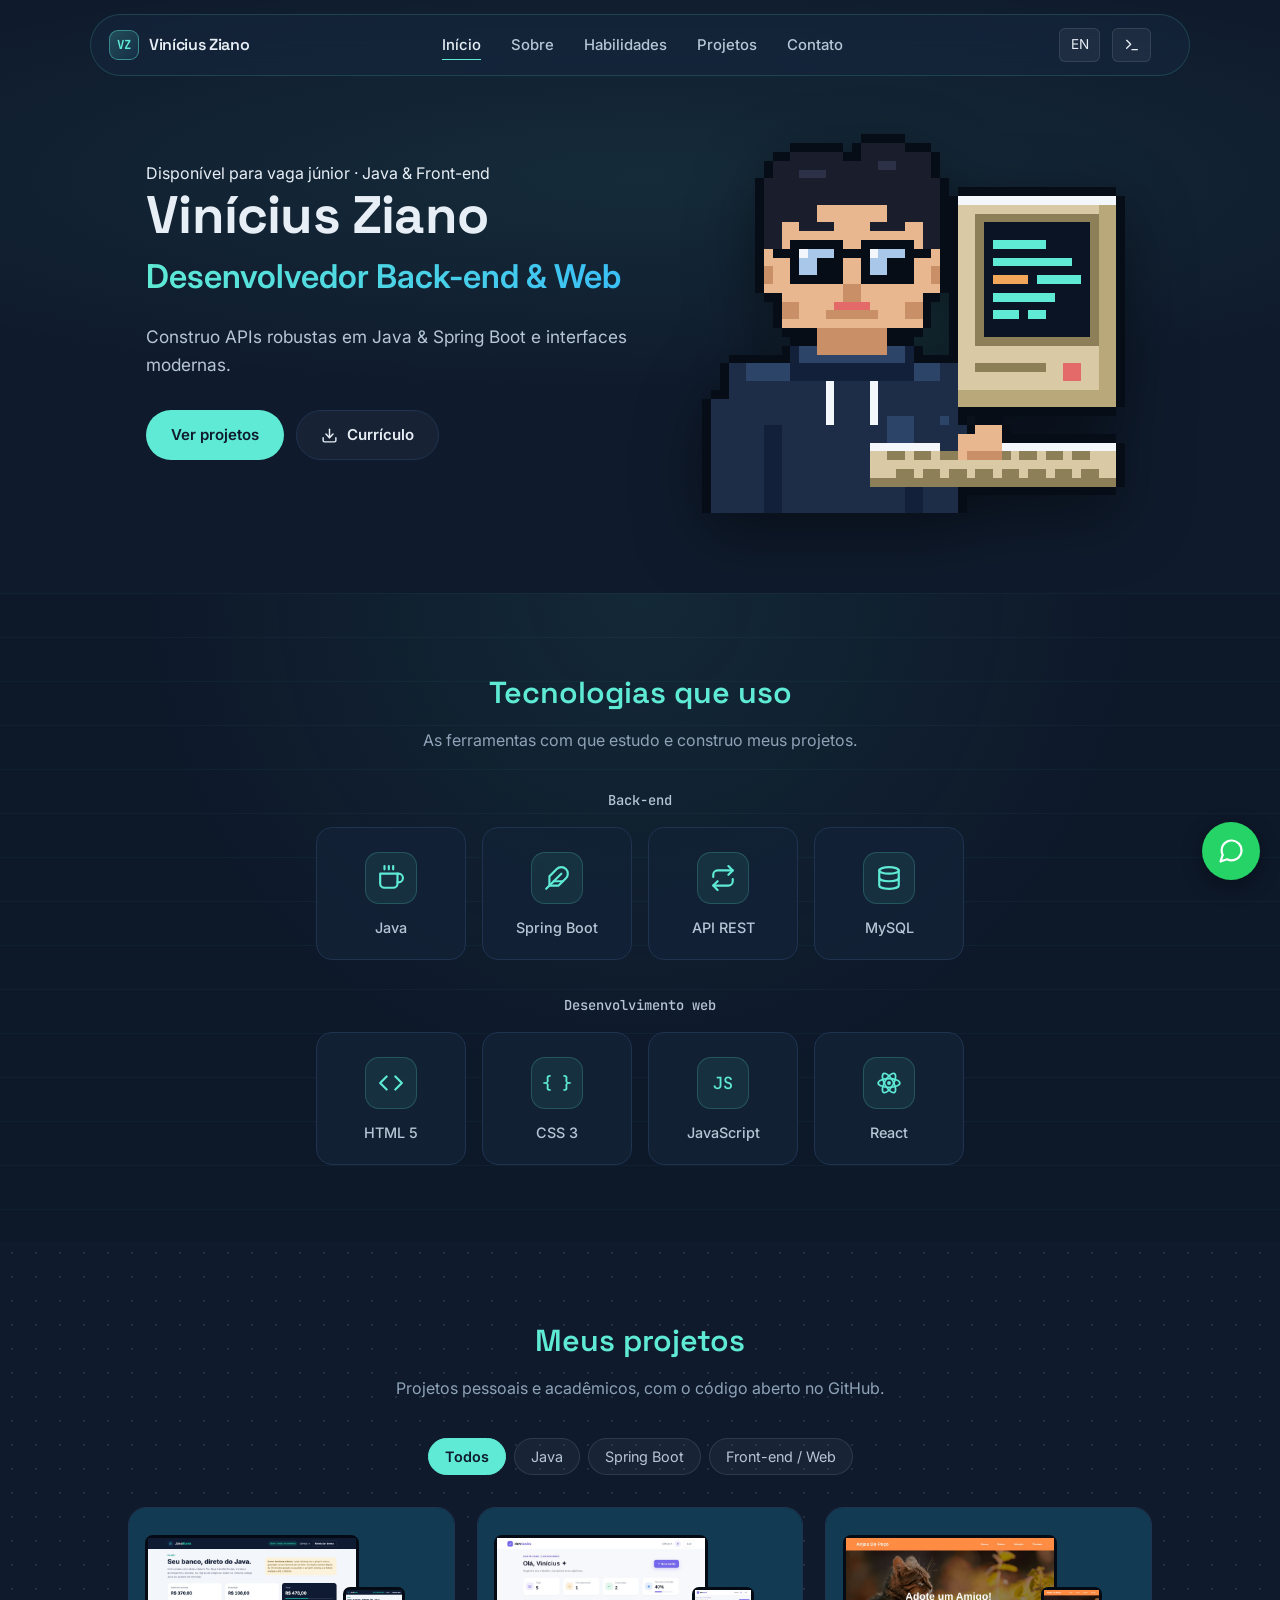
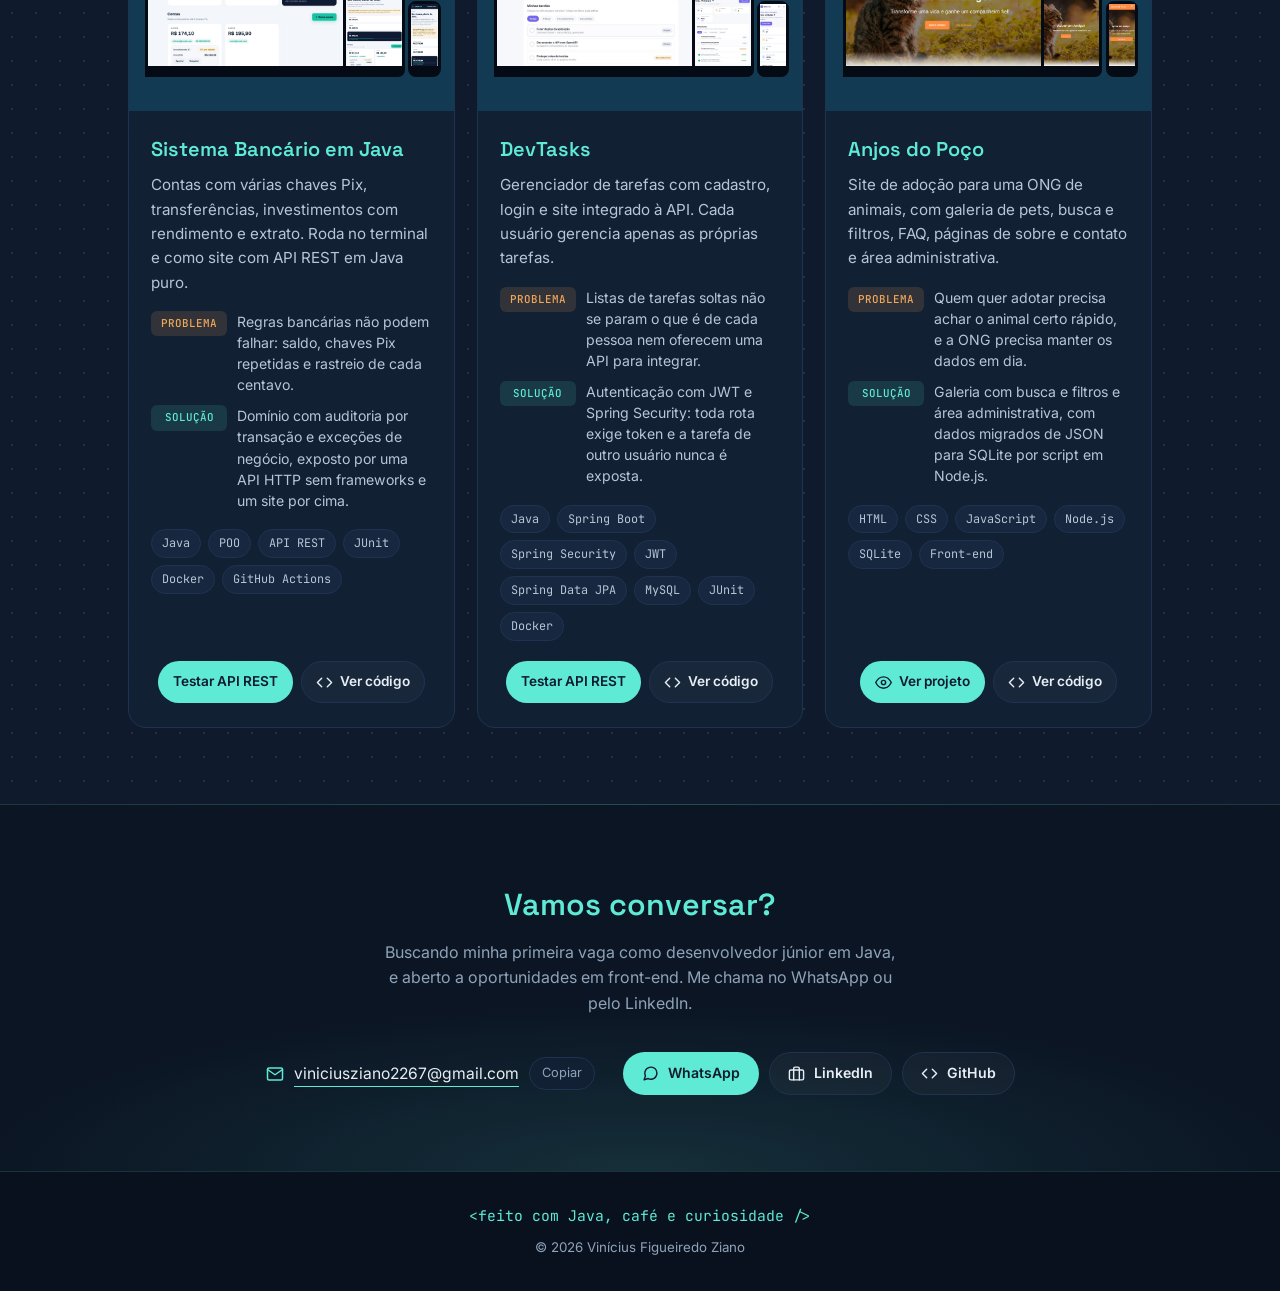
==== commit 598cd3df: "1" ====
--- a/index.html
+++ b/index.html
@@ -17,110 +17,226 @@
 <body>
 <header class="site-header" id="siteHeader">
   <nav class="nav" aria-label="Principal">
-    <a class="brand" href="index.html">Vinícius Ziano<span>_dev</span></a>
-    <ul class="nav-links" id="navLinks"><li><a aria-current="page" href="index.html">Início</a></li><li><a href="sobre.html">Sobre</a></li><li><a href="index.html#habilidades">Habilidades</a></li><li><a href="index.html#projetos">Projetos</a></li><li><a href="index.html#contato">Contato</a></li></ul>
+    <a class="brand" href="index.html">
+      <span class="brand-monogram" aria-hidden="true">VZ</span>
+      <span class="brand-text">Vinícius Ziano</span>
+    </a>
+    <ul class="nav-links" id="navLinks">
+      <li><a aria-current="page" href="index.html">Início</a></li>
+      <li><a href="sobre.html">Sobre</a></li>
+      <li><a href="index.html#habilidades">Habilidades</a></li>
+      <li><a href="index.html#projetos">Projetos</a></li>
+      <li><a href="index.html#contato">Contato</a></li>
+    </ul>
+    <div class="nav-actions">
+      <button class="lang-toggle" id="langToggle" type="button" aria-label="Mudar idioma">EN</button>
+      <button class="terminal-trigger" id="terminalTrigger" type="button" aria-label="Abrir terminal">
+        <svg viewBox="0 0 24 24" fill="none" stroke="currentColor" stroke-width="2" stroke-linecap="round" stroke-linejoin="round" aria-hidden="true"><polyline points="4 17 10 11 4 5"/><line x1="12" y1="19" x2="20" y2="19"/></svg>
+      </button>
+    </div>
     <button class="nav-toggle" id="navToggle" type="button" aria-label="Abrir menu" aria-expanded="false"><span></span><span></span><span></span></button>
   </nav>
 </header>
+
 <main>
-<section class="hero hero-wave" id="inicio" data-wave-mesh data-wave-dot="#7fb3c8" data-wave-accent="#5EEAD4" data-wave-crests="true">
-  <div class="wrap hero-grid">
-    <div class="hero-copy">
-      <p class="greet">&lt;Olá, me chamo Vinícius!&gt;</p>
-      <h1>Transformo ideias em código e código em soluções.</h1>
-      <p class="lede">Desenvolvedor de software em formação, com foco em Java e Spring Boot, sempre entendendo o problema antes de escrever a primeira linha.</p>
-      <p class="avail"><span class="dot" aria-hidden="true"></span><span><strong>Disponível para vaga júnior em Java</strong><small>Aberto também a oportunidades em front-end</small></span></p>
-      <div class="hero-cta">
-        <a class="btn btn-primary" href="sobre.html">Saiba mais</a>
-        <a class="btn btn-ghost" href="assets/curriculo-vinicius-ziano.pdf" target="_blank" rel="noopener"><svg viewBox="0 0 24 24" fill="none" stroke="currentColor" stroke-width="2" stroke-linecap="round" stroke-linejoin="round" aria-hidden="true"><path d="M21 15v4a2 2 0 0 1-2 2H5a2 2 0 0 1-2-2v-4"/><polyline points="7 10 12 15 17 10"/><line x1="12" y1="15" x2="12" y2="3"/></svg>Currículo</a>
-      </div>
-    </div>
-    <div class="hero-art"><svg class="pixel-dev" viewBox="0 0 52 46" xmlns="http://www.w3.org/2000/svg" shape-rendering="crispEdges" role="img" aria-label="Pixel art de um desenvolvedor usando um computador retrô"><rect x="21" y="3" width="5" height="1" fill="#070d17"/><rect x="13" y="4" width="6" height="1" fill="#070d17"/><rect x="20" y="4" width="1" height="1" fill="#070d17"/><rect x="21" y="4" width="5" height="1" fill="#1a1d2b"/><rect x="26" y="4" width="3" height="1" fill="#070d17"/><rect x="11" y="5" width="2" height="1" fill="#070d17"/><rect x="13" y="5" width="6" height="1" fill="#1a1d2b"/><rect x="19" y="5" width="2" height="1" fill="#070d17"/><rect x="21" y="5" width="8" height="1" fill="#1a1d2b"/><rect x="29" y="5" width="1" height="1" fill="#070d17"/><rect x="10" y="6" width="1" height="1" fill="#070d17"/><rect x="11" y="6" width="12" height="1" fill="#1a1d2b"/><rect x="23" y="6" width="2" height="1" fill="#2c3148"/><rect x="25" y="6" width="4" height="1" fill="#1a1d2b"/><rect x="29" y="6" width="1" height="1" fill="#070d17"/><rect x="10" y="7" width="1" height="1" fill="#070d17"/><rect x="11" y="7" width="3" height="1" fill="#1a1d2b"/><rect x="14" y="7" width="3" height="1" fill="#2c3148"/><rect x="17" y="7" width="12" height="1" fill="#1a1d2b"/><rect x="29" y="7" width="1" height="1" fill="#070d17"/><rect x="9" y="8" width="1" height="1" fill="#070d17"/><rect x="10" y="8" width="20" height="1" fill="#1a1d2b"/><rect x="30" y="8" width="1" height="1" fill="#070d17"/><rect x="9" y="9" width="1" height="1" fill="#070d17"/><rect x="10" y="9" width="20" height="1" fill="#1a1d2b"/><rect x="30" y="9" width="1" height="1" fill="#070d17"/><rect x="32" y="9" width="18" height="1" fill="#070d17"/><rect x="9" y="10" width="1" height="1" fill="#070d17"/><rect x="10" y="10" width="20" height="1" fill="#1a1d2b"/><rect x="30" y="10" width="2" height="1" fill="#070d17"/><rect x="32" y="10" width="18" height="1" fill="#f3f7fb"/><rect x="50" y="10" width="1" height="1" fill="#070d17"/><rect x="9" y="11" width="1" height="1" fill="#070d17"/><rect x="10" y="11" width="6" height="1" fill="#1a1d2b"/><rect x="16" y="11" width="8" height="1" fill="#e9b78f"/><rect x="24" y="11" width="6" height="1" fill="#1a1d2b"/><rect x="30" y="11" width="2" height="1" fill="#070d17"/><rect x="32" y="11" width="16" height="1" fill="#d9caa5"/><rect x="48" y="11" width="2" height="1" fill="#b9a879"/><rect x="50" y="11" width="1" height="1" fill="#070d17"/><rect x="9" y="12" width="1" height="1" fill="#070d17"/><rect x="10" y="12" width="6" height="1" fill="#1a1d2b"/><rect x="16" y="12" width="8" height="1" fill="#e9b78f"/><rect x="24" y="12" width="6" height="1" fill="#1a1d2b"/><rect x="30" y="12" width="2" height="1" fill="#070d17"/><rect x="32" y="12" width="2" height="1" fill="#d9caa5"/><rect x="34" y="12" width="14" height="1" fill="#8d7f58"/><rect x="48" y="12" width="2" height="1" fill="#b9a879"/><rect x="50" y="12" width="1" height="1" fill="#070d17"/><rect x="9" y="13" width="1" height="1" fill="#070d17"/><rect x="10" y="13" width="2" height="1" fill="#1a1d2b"/><rect x="12" y="13" width="2" height="1" fill="#e9b78f"/><rect x="14" y="13" width="4" height="1" fill="#1a1d2b"/><rect x="18" y="13" width="4" height="1" fill="#e9b78f"/><rect x="22" y="13" width="4" height="1" fill="#1a1d2b"/><rect x="26" y="13" width="2" height="1" fill="#e9b78f"/><rect x="28" y="13" width="2" height="1" fill="#1a1d2b"/><rect x="30" y="13" width="2" height="1" fill="#070d17"/><rect x="32" y="13" width="2" height="1" fill="#d9caa5"/><rect x="34" y="13" width="1" height="1" fill="#8d7f58"/><rect x="35" y="13" width="12" height="1" fill="#0a1424"/><rect x="47" y="13" width="1" height="1" fill="#8d7f58"/><rect x="48" y="13" width="2" height="1" fill="#b9a879"/><rect x="50" y="13" width="1" height="1" fill="#070d17"/><rect x="9" y="14" width="1" height="1" fill="#070d17"/><rect x="10" y="14" width="2" height="1" fill="#1a1d2b"/><rect x="12" y="14" width="16" height="1" fill="#e9b78f"/><rect x="28" y="14" width="2" height="1" fill="#1a1d2b"/><rect x="30" y="14" width="2" height="1" fill="#070d17"/><rect x="32" y="14" width="2" height="1" fill="#d9caa5"/><rect x="34" y="14" width="1" height="1" fill="#8d7f58"/><rect x="35" y="14" width="12" height="1" fill="#0a1424"/><rect x="47" y="14" width="1" height="1" fill="#8d7f58"/><rect x="48" y="14" width="2" height="1" fill="#b9a879"/><rect x="50" y="14" width="1" height="1" fill="#070d17"/><rect x="9" y="15" width="1" height="1" fill="#070d17"/><rect x="10" y="15" width="2" height="1" fill="#1a1d2b"/><rect x="12" y="15" width="1" height="1" fill="#e9b78f"/><rect x="13" y="15" width="6" height="1" fill="#070d17"/><rect x="19" y="15" width="2" height="1" fill="#e9b78f"/><rect x="21" y="15" width="6" height="1" fill="#070d17"/><rect x="27" y="15" width="1" height="1" fill="#e9b78f"/><rect x="28" y="15" width="2" height="1" fill="#1a1d2b"/><rect x="30" y="15" width="2" height="1" fill="#070d17"/><rect x="32" y="15" width="2" height="1" fill="#d9caa5"/><rect x="34" y="15" width="1" height="1" fill="#8d7f58"/><rect x="35" y="15" width="1" height="1" fill="#0a1424"/><rect x="36" y="15" width="6" height="1" fill="#5EEAD4"/><rect x="42" y="15" width="5" height="1" fill="#0a1424"/><rect x="47" y="15" width="1" height="1" fill="#8d7f58"/><rect x="48" y="15" width="2" height="1" fill="#b9a879"/><rect x="50" y="15" width="1" height="1" fill="#070d17"/><rect x="9" y="16" width="1" height="1" fill="#070d17"/><rect x="10" y="16" width="1" height="1" fill="#e9b78f"/><rect x="11" y="16" width="3" height="1" fill="#070d17"/><rect x="14" y="16" width="1" height="1" fill="#f3f7fb"/><rect x="15" y="16" width="3" height="1" fill="#a9c7e8"/><rect x="18" y="16" width="4" height="1" fill="#070d17"/><rect x="22" y="16" width="1" height="1" fill="#f3f7fb"/><rect x="23" y="16" width="3" height="1" fill="#a9c7e8"/><rect x="26" y="16" width="3" height="1" fill="#070d17"/><rect x="29" y="16" width="1" height="1" fill="#e9b78f"/><rect x="30" y="16" width="2" height="1" fill="#070d17"/><rect x="32" y="16" width="2" height="1" fill="#d9caa5"/><rect x="34" y="16" width="1" height="1" fill="#8d7f58"/><rect x="35" y="16" width="12" height="1" fill="#0a1424"/><rect x="47" y="16" width="1" height="1" fill="#8d7f58"/><rect x="48" y="16" width="2" height="1" fill="#b9a879"/><rect x="50" y="16" width="1" height="1" fill="#070d17"/><rect x="9" y="17" width="1" height="1" fill="#070d17"/><rect x="10" y="17" width="3" height="1" fill="#e9b78f"/><rect x="13" y="17" width="1" height="1" fill="#070d17"/><rect x="14" y="17" width="2" height="1" fill="#a9c7e8"/><rect x="16" y="17" width="3" height="1" fill="#070d17"/><rect x="19" y="17" width="2" height="1" fill="#e9b78f"/><rect x="21" y="17" width="1" height="1" fill="#070d17"/><rect x="22" y="17" width="2" height="1" fill="#a9c7e8"/><rect x="24" y="17" width="3" height="1" fill="#070d17"/><rect x="27" y="17" width="3" height="1" fill="#e9b78f"/><rect x="30" y="17" width="2" height="1" fill="#070d17"/><rect x="32" y="17" width="2" height="1" fill="#d9caa5"/><rect x="34" y="17" width="1" height="1" fill="#8d7f58"/><rect x="35" y="17" width="1" height="1" fill="#0a1424"/><rect x="36" y="17" width="9" height="1" fill="#5EEAD4"/><rect x="45" y="17" width="2" height="1" fill="#0a1424"/><rect x="47" y="17" width="1" height="1" fill="#8d7f58"/><rect x="48" y="17" width="2" height="1" fill="#b9a879"/><rect x="50" y="17" width="1" height="1" fill="#070d17"/><rect x="9" y="18" width="1" height="1" fill="#070d17"/><rect x="10" y="18" width="1" height="1" fill="#c98f66"/><rect x="11" y="18" width="2" height="1" fill="#e9b78f"/><rect x="13" y="18" width="1" height="1" fill="#070d17"/><rect x="14" y="18" width="2" height="1" fill="#a9c7e8"/><rect x="16" y="18" width="3" height="1" fill="#070d17"/><rect x="19" y="18" width="2" height="1" fill="#e9b78f"/><rect x="21" y="18" width="1" height="1" fill="#070d17"/><rect x="22" y="18" width="2" height="1" fill="#a9c7e8"/><rect x="24" y="18" width="3" height="1" fill="#070d17"/><rect x="27" y="18" width="2" height="1" fill="#e9b78f"/><rect x="29" y="18" width="1" height="1" fill="#c98f66"/><rect x="30" y="18" width="2" height="1" fill="#070d17"/><rect x="32" y="18" width="2" height="1" fill="#d9caa5"/><rect x="34" y="18" width="1" height="1" fill="#8d7f58"/><rect x="35" y="18" width="12" height="1" fill="#0a1424"/><rect x="47" y="18" width="1" height="1" fill="#8d7f58"/><rect x="48" y="18" width="2" height="1" fill="#b9a879"/><rect x="50" y="18" width="1" height="1" fill="#070d17"/><rect x="9" y="19" width="1" height="1" fill="#070d17"/><rect x="10" y="19" width="1" height="1" fill="#c98f66"/><rect x="11" y="19" width="2" height="1" fill="#e9b78f"/><rect x="13" y="19" width="6" height="1" fill="#070d17"/><rect x="19" y="19" width="2" height="1" fill="#e9b78f"/><rect x="21" y="19" width="6" height="1" fill="#070d17"/><rect x="27" y="19" width="2" height="1" fill="#e9b78f"/><rect x="29" y="19" width="1" height="1" fill="#c98f66"/><rect x="30" y="19" width="2" height="1" fill="#070d17"/><rect x="32" y="19" width="2" height="1" fill="#d9caa5"/><rect x="34" y="19" width="1" height="1" fill="#8d7f58"/><rect x="35" y="19" width="1" height="1" fill="#0a1424"/><rect x="36" y="19" width="4" height="1" fill="#F2A65A"/><rect x="40" y="19" width="1" height="1" fill="#0a1424"/><rect x="41" y="19" width="5" height="1" fill="#5EEAD4"/><rect x="46" y="19" width="1" height="1" fill="#0a1424"/><rect x="47" y="19" width="1" height="1" fill="#8d7f58"/><rect x="48" y="19" width="2" height="1" fill="#b9a879"/><rect x="50" y="19" width="1" height="1" fill="#070d17"/><rect x="9" y="20" width="1" height="1" fill="#070d17"/><rect x="10" y="20" width="9" height="1" fill="#e9b78f"/><rect x="19" y="20" width="2" height="1" fill="#c98f66"/><rect x="21" y="20" width="9" height="1" fill="#e9b78f"/><rect x="30" y="20" width="2" height="1" fill="#070d17"/><rect x="32" y="20" width="2" height="1" fill="#d9caa5"/><rect x="34" y="20" width="1" height="1" fill="#8d7f58"/><rect x="35" y="20" width="12" height="1" fill="#0a1424"/><rect x="47" y="20" width="1" height="1" fill="#8d7f58"/><rect x="48" y="20" width="2" height="1" fill="#b9a879"/><rect x="50" y="20" width="1" height="1" fill="#070d17"/><rect x="10" y="21" width="2" height="1" fill="#070d17"/><rect x="12" y="21" width="7" height="1" fill="#e9b78f"/><rect x="19" y="21" width="2" height="1" fill="#c98f66"/><rect x="21" y="21" width="7" height="1" fill="#e9b78f"/><rect x="28" y="21" width="2" height="1" fill="#070d17"/><rect x="31" y="21" width="1" height="1" fill="#070d17"/><rect x="32" y="21" width="2" height="1" fill="#d9caa5"/><rect x="34" y="21" width="1" height="1" fill="#8d7f58"/><rect x="35" y="21" width="1" height="1" fill="#0a1424"/><rect x="36" y="21" width="7" height="1" fill="#5EEAD4"/><rect x="43" y="21" width="4" height="1" fill="#0a1424"/><rect x="47" y="21" width="1" height="1" fill="#8d7f58"/><rect x="48" y="21" width="2" height="1" fill="#b9a879"/><rect x="50" y="21" width="1" height="1" fill="#070d17"/><rect x="11" y="22" width="1" height="1" fill="#070d17"/><rect x="12" y="22" width="2" height="1" fill="#c98f66"/><rect x="14" y="22" width="4" height="1" fill="#e9b78f"/><rect x="18" y="22" width="4" height="1" fill="#e46a6a"/><rect x="22" y="22" width="4" height="1" fill="#e9b78f"/><rect x="26" y="22" width="2" height="1" fill="#c98f66"/><rect x="28" y="22" width="1" height="1" fill="#070d17"/><rect x="31" y="22" width="1" height="1" fill="#070d17"/><rect x="32" y="22" width="2" height="1" fill="#d9caa5"/><rect x="34" y="22" width="1" height="1" fill="#8d7f58"/><rect x="35" y="22" width="12" height="1" fill="#0a1424"/><rect x="47" y="22" width="1" height="1" fill="#8d7f58"/><rect x="48" y="22" width="2" height="1" fill="#b9a879"/><rect x="50" y="22" width="1" height="1" fill="#070d17"/><rect x="11" y="23" width="1" height="1" fill="#070d17"/><rect x="12" y="23" width="2" height="1" fill="#c98f66"/><rect x="14" y="23" width="3" height="1" fill="#e9b78f"/><rect x="17" y="23" width="6" height="1" fill="#c98f66"/><rect x="23" y="23" width="3" height="1" fill="#e9b78f"/><rect x="26" y="23" width="2" height="1" fill="#c98f66"/><rect x="28" y="23" width="1" height="1" fill="#070d17"/><rect x="31" y="23" width="1" height="1" fill="#070d17"/><rect x="32" y="23" width="2" height="1" fill="#d9caa5"/><rect x="34" y="23" width="1" height="1" fill="#8d7f58"/><rect x="35" y="23" width="1" height="1" fill="#0a1424"/><rect x="36" y="23" width="3" height="1" fill="#5EEAD4"/><rect x="39" y="23" width="8" height="1" fill="#0a1424"/><rect x="47" y="23" width="1" height="1" fill="#8d7f58"/><rect x="48" y="23" width="2" height="1" fill="#b9a879"/><rect x="50" y="23" width="1" height="1" fill="#070d17"/><rect x="11" y="24" width="1" height="1" fill="#070d17"/><rect x="12" y="24" width="16" height="1" fill="#e9b78f"/><rect x="28" y="24" width="1" height="1" fill="#070d17"/><rect x="31" y="24" width="1" height="1" fill="#070d17"/><rect x="32" y="24" width="2" height="1" fill="#d9caa5"/><rect x="34" y="24" width="1" height="1" fill="#8d7f58"/><rect x="35" y="24" width="12" height="1" fill="#0a1424"/><rect x="47" y="24" width="1" height="1" fill="#8d7f58"/><rect x="48" y="24" width="2" height="1" fill="#b9a879"/><rect x="50" y="24" width="1" height="1" fill="#070d17"/><rect x="12" y="25" width="4" height="1" fill="#070d17"/><rect x="16" y="25" width="8" height="1" fill="#c98f66"/><rect x="24" y="25" width="4" height="1" fill="#070d17"/><rect x="31" y="25" width="1" height="1" fill="#070d17"/><rect x="32" y="25" width="2" height="1" fill="#d9caa5"/><rect x="34" y="25" width="1" height="1" fill="#8d7f58"/><rect x="35" y="25" width="12" height="1" fill="#0a1424"/><rect x="47" y="25" width="1" height="1" fill="#8d7f58"/><rect x="48" y="25" width="2" height="1" fill="#b9a879"/><rect x="50" y="25" width="1" height="1" fill="#070d17"/><rect x="13" y="26" width="3" height="1" fill="#070d17"/><rect x="16" y="26" width="8" height="1" fill="#c98f66"/><rect x="24" y="26" width="3" height="1" fill="#070d17"/><rect x="31" y="26" width="1" height="1" fill="#070d17"/><rect x="32" y="26" width="2" height="1" fill="#d9caa5"/><rect x="34" y="26" width="14" height="1" fill="#8d7f58"/><rect x="48" y="26" width="2" height="1" fill="#b9a879"/><rect x="50" y="26" width="1" height="1" fill="#070d17"/><rect x="12" y="27" width="1" height="1" fill="#070d17"/><rect x="13" y="27" width="1" height="1" fill="#13203a"/><rect x="14" y="27" width="2" height="1" fill="#2c4468"/><rect x="16" y="27" width="8" height="1" fill="#c98f66"/><rect x="24" y="27" width="2" height="1" fill="#2c4468"/><rect x="26" y="27" width="1" height="1" fill="#13203a"/><rect x="27" y="27" width="1" height="1" fill="#070d17"/><rect x="31" y="27" width="1" height="1" fill="#070d17"/><rect x="32" y="27" width="16" height="1" fill="#d9caa5"/><rect x="48" y="27" width="2" height="1" fill="#b9a879"/><rect x="50" y="27" width="1" height="1" fill="#070d17"/><rect x="6" y="28" width="7" height="1" fill="#070d17"/><rect x="13" y="28" width="1" height="1" fill="#13203a"/><rect x="14" y="28" width="12" height="1" fill="#2c4468"/><rect x="26" y="28" width="1" height="1" fill="#13203a"/><rect x="27" y="28" width="5" height="1" fill="#070d17"/><rect x="32" y="28" width="16" height="1" fill="#d9caa5"/><rect x="48" y="28" width="2" height="1" fill="#b9a879"/><rect x="50" y="28" width="1" height="1" fill="#070d17"/><rect x="5" y="29" width="1" height="1" fill="#070d17"/><rect x="6" y="29" width="2" height="1" fill="#1d2d47"/><rect x="8" y="29" width="5" height="1" fill="#2c4468"/><rect x="13" y="29" width="14" height="1" fill="#13203a"/><rect x="27" y="29" width="3" height="1" fill="#2c4468"/><rect x="30" y="29" width="2" height="1" fill="#1d2d47"/><rect x="32" y="29" width="2" height="1" fill="#d9caa5"/><rect x="34" y="29" width="8" height="1" fill="#8d7f58"/><rect x="42" y="29" width="2" height="1" fill="#d9caa5"/><rect x="44" y="29" width="2" height="1" fill="#e46a6a"/><rect x="46" y="29" width="2" height="1" fill="#d9caa5"/><rect x="48" y="29" width="2" height="1" fill="#b9a879"/><rect x="50" y="29" width="1" height="1" fill="#070d17"/><rect x="5" y="30" width="1" height="1" fill="#070d17"/><rect x="6" y="30" width="2" height="1" fill="#1d2d47"/><rect x="8" y="30" width="5" height="1" fill="#2c4468"/><rect x="13" y="30" width="14" height="1" fill="#13203a"/><rect x="27" y="30" width="3" height="1" fill="#2c4468"/><rect x="30" y="30" width="2" height="1" fill="#1d2d47"/><rect x="32" y="30" width="12" height="1" fill="#d9caa5"/><rect x="44" y="30" width="2" height="1" fill="#e46a6a"/><rect x="46" y="30" width="2" height="1" fill="#d9caa5"/><rect x="48" y="30" width="2" height="1" fill="#b9a879"/><rect x="50" y="30" width="1" height="1" fill="#070d17"/><rect x="5" y="31" width="1" height="1" fill="#070d17"/><rect x="6" y="31" width="11" height="1" fill="#1d2d47"/><rect x="17" y="31" width="1" height="1" fill="#f3f7fb"/><rect x="18" y="31" width="4" height="1" fill="#1d2d47"/><rect x="22" y="31" width="1" height="1" fill="#f3f7fb"/><rect x="23" y="31" width="9" height="1" fill="#1d2d47"/><rect x="32" y="31" width="16" height="1" fill="#d9caa5"/><rect x="48" y="31" width="2" height="1" fill="#b9a879"/><rect x="50" y="31" width="1" height="1" fill="#070d17"/><rect x="4" y="32" width="2" height="1" fill="#070d17"/><rect x="6" y="32" width="11" height="1" fill="#1d2d47"/><rect x="17" y="32" width="1" height="1" fill="#f3f7fb"/><rect x="18" y="32" width="4" height="1" fill="#1d2d47"/><rect x="22" y="32" width="1" height="1" fill="#f3f7fb"/><rect x="23" y="32" width="9" height="1" fill="#1d2d47"/><rect x="32" y="32" width="18" height="1" fill="#b9a879"/><rect x="50" y="32" width="1" height="1" fill="#070d17"/><rect x="3" y="33" width="1" height="1" fill="#070d17"/><rect x="4" y="33" width="13" height="1" fill="#1d2d47"/><rect x="17" y="33" width="1" height="1" fill="#f3f7fb"/><rect x="18" y="33" width="4" height="1" fill="#1d2d47"/><rect x="22" y="33" width="1" height="1" fill="#f3f7fb"/><rect x="23" y="33" width="9" height="1" fill="#1d2d47"/><rect x="32" y="33" width="18" height="1" fill="#b9a879"/><rect x="50" y="33" width="1" height="1" fill="#070d17"/><rect x="3" y="34" width="1" height="1" fill="#070d17"/><rect x="4" y="34" width="13" height="1" fill="#1d2d47"/><rect x="17" y="34" width="1" height="1" fill="#f3f7fb"/><rect x="18" y="34" width="4" height="1" fill="#1d2d47"/><rect x="22" y="34" width="1" height="1" fill="#f3f7fb"/><rect x="23" y="34" width="9" height="1" fill="#1d2d47"/><rect x="32" y="34" width="18" height="1" fill="#070d17"/><rect x="3" y="35" width="1" height="1" fill="#070d17"/><rect x="4" y="35" width="13" height="1" fill="#1d2d47"/><rect x="17" y="35" width="1" height="1" fill="#f3f7fb"/><rect x="18" y="35" width="4" height="1" fill="#1d2d47"/><rect x="22" y="35" width="1" height="1" fill="#f3f7fb"/><rect x="23" y="35" width="1" height="1" fill="#1d2d47"/><rect x="24" y="35" width="3" height="1" fill="#2c4468"/><rect x="27" y="35" width="3" height="1" fill="#1d2d47"/><rect x="30" y="35" width="1" height="1" fill="#2c4468"/><rect x="31" y="35" width="1" height="1" fill="#1d2d47"/><rect x="32" y="35" width="1" height="1" fill="#070d17"/><rect x="34" y="35" width="3" height="1" fill="#070d17"/><rect x="3" y="36" width="1" height="1" fill="#070d17"/><rect x="4" y="36" width="6" height="1" fill="#1d2d47"/><rect x="10" y="36" width="2" height="1" fill="#13203a"/><rect x="12" y="36" width="12" height="1" fill="#1d2d47"/><rect x="24" y="36" width="3" height="1" fill="#2c4468"/><rect x="27" y="36" width="6" height="1" fill="#1d2d47"/><rect x="33" y="36" width="1" height="1" fill="#070d17"/><rect x="34" y="36" width="3" height="1" fill="#e9b78f"/><rect x="37" y="36" width="1" height="1" fill="#070d17"/><rect x="3" y="37" width="1" height="1" fill="#070d17"/><rect x="4" y="37" width="6" height="1" fill="#1d2d47"/><rect x="10" y="37" width="2" height="1" fill="#13203a"/><rect x="12" y="37" width="12" height="1" fill="#1d2d47"/><rect x="24" y="37" width="3" height="1" fill="#2c4468"/><rect x="27" y="37" width="5" height="1" fill="#1d2d47"/><rect x="32" y="37" width="5" height="1" fill="#e9b78f"/><rect x="37" y="37" width="13" height="1" fill="#070d17"/><rect x="3" y="38" width="1" height="1" fill="#070d17"/><rect x="4" y="38" width="6" height="1" fill="#1d2d47"/><rect x="10" y="38" width="2" height="1" fill="#13203a"/><rect x="12" y="38" width="10" height="1" fill="#1d2d47"/><rect x="22" y="38" width="8" height="1" fill="#f3f7fb"/><rect x="30" y="38" width="2" height="1" fill="#1d2d47"/><rect x="32" y="38" width="5" height="1" fill="#e9b78f"/><rect x="37" y="38" width="13" height="1" fill="#f3f7fb"/><rect x="50" y="38" width="1" height="1" fill="#070d17"/><rect x="3" y="39" width="1" height="1" fill="#070d17"/><rect x="4" y="39" width="6" height="1" fill="#1d2d47"/><rect x="10" y="39" width="2" height="1" fill="#13203a"/><rect x="12" y="39" width="10" height="1" fill="#1d2d47"/><rect x="22" y="39" width="2" height="1" fill="#d9caa5"/><rect x="24" y="39" width="2" height="1" fill="#8d7f58"/><rect x="26" y="39" width="1" height="1" fill="#d9caa5"/><rect x="27" y="39" width="2" height="1" fill="#8d7f58"/><rect x="29" y="39" width="1" height="1" fill="#d9caa5"/><rect x="30" y="39" width="2" height="1" fill="#8d7f58"/><rect x="32" y="39" width="1" height="1" fill="#e9b78f"/><rect x="33" y="39" width="4" height="1" fill="#c98f66"/><rect x="37" y="39" width="1" height="1" fill="#8d7f58"/><rect x="38" y="39" width="1" height="1" fill="#d9caa5"/><rect x="39" y="39" width="2" height="1" fill="#8d7f58"/><rect x="41" y="39" width="1" height="1" fill="#d9caa5"/><rect x="42" y="39" width="2" height="1" fill="#8d7f58"/><rect x="44" y="39" width="1" height="1" fill="#d9caa5"/><rect x="45" y="39" width="2" height="1" fill="#8d7f58"/><rect x="47" y="39" width="3" height="1" fill="#d9caa5"/><rect x="50" y="39" width="1" height="1" fill="#070d17"/><rect x="3" y="40" width="1" height="1" fill="#070d17"/><rect x="4" y="40" width="6" height="1" fill="#1d2d47"/><rect x="10" y="40" width="2" height="1" fill="#13203a"/><rect x="12" y="40" width="10" height="1" fill="#1d2d47"/><rect x="22" y="40" width="28" height="1" fill="#d9caa5"/><rect x="50" y="40" width="1" height="1" fill="#070d17"/><rect x="3" y="41" width="1" height="1" fill="#070d17"/><rect x="4" y="41" width="6" height="1" fill="#1d2d47"/><rect x="10" y="41" width="2" height="1" fill="#13203a"/><rect x="12" y="41" width="10" height="1" fill="#1d2d47"/><rect x="22" y="41" width="3" height="1" fill="#d9caa5"/><rect x="25" y="41" width="2" height="1" fill="#8d7f58"/><rect x="27" y="41" width="1" height="1" fill="#d9caa5"/><rect x="28" y="41" width="2" height="1" fill="#8d7f58"/><rect x="30" y="41" width="1" height="1" fill="#d9caa5"/><rect x="31" y="41" width="2" height="1" fill="#8d7f58"/><rect x="33" y="41" width="1" height="1" fill="#d9caa5"/><rect x="34" y="41" width="2" height="1" fill="#8d7f58"/><rect x="36" y="41" width="1" height="1" fill="#d9caa5"/><rect x="37" y="41" width="2" height="1" fill="#8d7f58"/><rect x="39" y="41" width="1" height="1" fill="#d9caa5"/><rect x="40" y="41" width="2" height="1" fill="#8d7f58"/><rect x="42" y="41" width="1" height="1" fill="#d9caa5"/><rect x="43" y="41" width="2" height="1" fill="#8d7f58"/><rect x="45" y="41" width="1" height="1" fill="#d9caa5"/><rect x="46" y="41" width="2" height="1" fill="#8d7f58"/><rect x="48" y="41" width="2" height="1" fill="#d9caa5"/><rect x="50" y="41" width="1" height="1" fill="#070d17"/><rect x="3" y="42" width="1" height="1" fill="#070d17"/><rect x="4" y="42" width="6" height="1" fill="#1d2d47"/><rect x="10" y="42" width="2" height="1" fill="#13203a"/><rect x="12" y="42" width="10" height="1" fill="#1d2d47"/><rect x="22" y="42" width="28" height="1" fill="#8d7f58"/><rect x="50" y="42" width="1" height="1" fill="#070d17"/><rect x="3" y="43" width="1" height="1" fill="#070d17"/><rect x="4" y="43" width="6" height="1" fill="#1d2d47"/><rect x="10" y="43" width="2" height="1" fill="#13203a"/><rect x="12" y="43" width="14" height="1" fill="#1d2d47"/><rect x="26" y="43" width="2" height="1" fill="#13203a"/><rect x="28" y="43" width="4" height="1" fill="#1d2d47"/><rect x="32" y="43" width="18" height="1" fill="#070d17"/><rect x="3" y="44" width="1" height="1" fill="#070d17"/><rect x="4" y="44" width="6" height="1" fill="#1d2d47"/><rect x="10" y="44" width="2" height="1" fill="#13203a"/><rect x="12" y="44" width="14" height="1" fill="#1d2d47"/><rect x="26" y="44" width="2" height="1" fill="#13203a"/><rect x="28" y="44" width="4" height="1" fill="#1d2d47"/><rect x="32" y="44" width="1" height="1" fill="#070d17"/><rect x="3" y="45" width="1" height="1" fill="#070d17"/><rect x="4" y="45" width="6" height="1" fill="#1d2d47"/><rect x="10" y="45" width="2" height="1" fill="#13203a"/><rect x="12" y="45" width="14" height="1" fill="#1d2d47"/><rect x="26" y="45" width="2" height="1" fill="#13203a"/><rect x="28" y="45" width="4" height="1" fill="#1d2d47"/><rect x="32" y="45" width="1" height="1" fill="#070d17"/><rect class="cursor" x="40" y="23" width="2" height="1" fill="#5EEAD4"/></svg></div>
+  <section class="hero hero-wave" id="inicio">
+    <div class="wrap hero-grid">
+      <div class="hero-copy">
+        <div class="hero-status"><span class="dot" aria-hidden="true"></span><span>Disponível para vaga júnior · Java &amp; Front-end</span></div>
+        <h1 class="hero-title-main">Vinícius Ziano</h1>
+        <span class="hero-role">Desenvolvedor Back-end &amp; Web</span>
+        <p class="lede">Construo APIs robustas em Java &amp; Spring Boot e interfaces modernas.</p>
+        <div class="hero-cta">
+          <a class="btn btn-primary" href="#projetos">Ver projetos</a>
+          <a class="btn btn-ghost" href="assets/curriculo-vinicius-ziano.pdf" target="_blank" rel="noopener">
+            <svg viewBox="0 0 24 24" fill="none" stroke="currentColor" stroke-width="2" stroke-linecap="round" stroke-linejoin="round" aria-hidden="true"><path d="M21 15v4a2 2 0 0 1-2 2H5a2 2 0 0 1-2-2v-4"/><polyline points="7 10 12 15 17 10"/><line x1="12" y1="15" x2="12" y2="3"/></svg>Currículo
+          </a>
+        </div>
+      </div>
+      <div class="hero-art">
+        <svg class="pixel-dev" viewBox="0 0 52 46" xmlns="http://www.w3.org/2000/svg" shape-rendering="crispEdges" role="img" aria-label="Pixel art de um desenvolvedor usando um computador retrô">
+          <rect x="21" y="3" width="5" height="1" fill="#070d17"/><rect x="13" y="4" width="6" height="1" fill="#070d17"/><rect x="20" y="4" width="1" height="1" fill="#070d17"/><rect x="21" y="4" width="5" height="1" fill="#1a1d2b"/><rect x="26" y="4" width="3" height="1" fill="#070d17"/><rect x="11" y="5" width="2" height="1" fill="#070d17"/><rect x="13" y="5" width="6" height="1" fill="#1a1d2b"/><rect x="19" y="5" width="2" height="1" fill="#070d17"/><rect x="21" y="5" width="8" height="1" fill="#1a1d2b"/><rect x="29" y="5" width="1" height="1" fill="#070d17"/><rect x="10" y="6" width="1" height="1" fill="#070d17"/><rect x="11" y="6" width="12" height="1" fill="#1a1d2b"/><rect x="23" y="6" width="2" height="1" fill="#2c3148"/><rect x="25" y="6" width="4" height="1" fill="#1a1d2b"/><rect x="29" y="6" width="1" height="1" fill="#070d17"/><rect x="10" y="7" width="1" height="1" fill="#070d17"/><rect x="11" y="7" width="3" height="1" fill="#1a1d2b"/><rect x="14" y="7" width="3" height="1" fill="#2c3148"/><rect x="17" y="7" width="12" height="1" fill="#1a1d2b"/><rect x="29" y="7" width="1" height="1" fill="#070d17"/><rect x="9" y="8" width="1" height="1" fill="#070d17"/><rect x="10" y="8" width="20" height="1" fill="#1a1d2b"/><rect x="30" y="8" width="1" height="1" fill="#070d17"/><rect x="9" y="9" width="1" height="1" fill="#070d17"/><rect x="10" y="9" width="20" height="1" fill="#1a1d2b"/><rect x="30" y="9" width="1" height="1" fill="#070d17"/><rect x="32" y="9" width="18" height="1" fill="#070d17"/><rect x="9" y="10" width="1" height="1" fill="#070d17"/><rect x="10" y="10" width="20" height="1" fill="#1a1d2b"/><rect x="30" y="10" width="2" height="1" fill="#070d17"/><rect x="32" y="10" width="18" height="1" fill="#f3f7fb"/><rect x="50" y="10" width="1" height="1" fill="#070d17"/><rect x="9" y="11" width="1" height="1" fill="#070d17"/><rect x="10" y="11" width="6" height="1" fill="#1a1d2b"/><rect x="16" y="11" width="8" height="1" fill="#e9b78f"/><rect x="24" y="11" width="6" height="1" fill="#1a1d2b"/><rect x="30" y="11" width="2" height="1" fill="#070d17"/><rect x="32" y="11" width="16" height="1" fill="#d9caa5"/><rect x="48" y="11" width="2" height="1" fill="#b9a879"/><rect x="50" y="11" width="1" height="1" fill="#070d17"/><rect x="9" y="12" width="1" height="1" fill="#070d17"/><rect x="10" y="12" width="6" height="1" fill="#1a1d2b"/><rect x="16" y="12" width="8" height="1" fill="#e9b78f"/><rect x="24" y="12" width="6" height="1" fill="#1a1d2b"/><rect x="30" y="12" width="2" height="1" fill="#070d17"/><rect x="32" y="12" width="2" height="1" fill="#d9caa5"/><rect x="34" y="12" width="14" height="1" fill="#8d7f58"/><rect x="48" y="12" width="2" height="1" fill="#b9a879"/><rect x="50" y="12" width="1" height="1" fill="#070d17"/><rect x="9" y="13" width="1" height="1" fill="#070d17"/><rect x="10" y="13" width="2" height="1" fill="#1a1d2b"/><rect x="12" y="13" width="2" height="1" fill="#e9b78f"/><rect x="14" y="13" width="4" height="1" fill="#1a1d2b"/><rect x="18" y="13" width="4" height="1" fill="#e9b78f"/><rect x="22" y="13" width="4" height="1" fill="#1a1d2b"/><rect x="26" y="13" width="2" height="1" fill="#e9b78f"/><rect x="28" y="13" width="2" height="1" fill="#1a1d2b"/><rect x="30" y="13" width="2" height="1" fill="#070d17"/><rect x="32" y="13" width="2" height="1" fill="#d9caa5"/><rect x="34" y="13" width="1" height="1" fill="#8d7f58"/><rect x="35" y="13" width="12" height="1" fill="#0a1424"/><rect x="47" y="13" width="1" height="1" fill="#8d7f58"/><rect x="48" y="13" width="2" height="1" fill="#b9a879"/><rect x="50" y="13" width="1" height="1" fill="#070d17"/><rect x="9" y="14" width="1" height="1" fill="#070d17"/><rect x="10" y="14" width="2" height="1" fill="#1a1d2b"/><rect x="12" y="14" width="16" height="1" fill="#e9b78f"/><rect x="28" y="14" width="2" height="1" fill="#1a1d2b"/><rect x="30" y="14" width="2" height="1" fill="#070d17"/><rect x="32" y="14" width="2" height="1" fill="#d9caa5"/><rect x="34" y="14" width="1" height="1" fill="#8d7f58"/><rect x="35" y="14" width="12" height="1" fill="#0a1424"/><rect x="47" y="14" width="1" height="1" fill="#8d7f58"/><rect x="48" y="14" width="2" height="1" fill="#b9a879"/><rect x="50" y="14" width="1" height="1" fill="#070d17"/><rect x="9" y="15" width="1" height="1" fill="#070d17"/><rect x="10" y="15" width="2" height="1" fill="#1a1d2b"/><rect x="12" y="15" width="1" height="1" fill="#e9b78f"/><rect x="13" y="15" width="6" height="1" fill="#070d17"/><rect x="19" y="15" width="2" height="1" fill="#e9b78f"/><rect x="21" y="15" width="6" height="1" fill="#070d17"/><rect x="27" y="15" width="1" height="1" fill="#e9b78f"/><rect x="28" y="15" width="2" height="1" fill="#1a1d2b"/><rect x="30" y="15" width="2" height="1" fill="#070d17"/><rect x="32" y="15" width="2" height="1" fill="#d9caa5"/><rect x="34" y="15" width="1" height="1" fill="#8d7f58"/><rect x="35" y="15" width="1" height="1" fill="#0a1424"/><rect x="36" y="15" width="6" height="1" fill="#5EEAD4"/><rect x="42" y="15" width="5" height="1" fill="#0a1424"/><rect x="47" y="15" width="1" height="1" fill="#8d7f58"/><rect x="48" y="15" width="2" height="1" fill="#b9a879"/><rect x="50" y="15" width="1" height="1" fill="#070d17"/><rect x="9" y="16" width="1" height="1" fill="#070d17"/><rect x="10" y="16" width="1" height="1" fill="#e9b78f"/><rect x="11" y="16" width="3" height="1" fill="#070d17"/><rect x="14" y="16" width="1" height="1" fill="#f3f7fb"/><rect x="15" y="16" width="3" height="1" fill="#a9c7e8"/><rect x="18" y="16" width="4" height="1" fill="#070d17"/><rect x="22" y="16" width="1" height="1" fill="#f3f7fb"/><rect x="23" y="16" width="3" height="1" fill="#a9c7e8"/><rect x="26" y="16" width="3" height="1" fill="#070d17"/><rect x="29" y="16" width="1" height="1" fill="#e9b78f"/><rect x="30" y="16" width="2" height="1" fill="#070d17"/><rect x="32" y="16" width="2" height="1" fill="#d9caa5"/><rect x="34" y="16" width="1" height="1" fill="#8d7f58"/><rect x="35" y="16" width="12" height="1" fill="#0a1424"/><rect x="47" y="16" width="1" height="1" fill="#8d7f58"/><rect x="48" y="16" width="2" height="1" fill="#b9a879"/><rect x="50" y="16" width="1" height="1" fill="#070d17"/><rect x="9" y="17" width="1" height="1" fill="#070d17"/><rect x="10" y="17" width="3" height="1" fill="#e9b78f"/><rect x="13" y="17" width="1" height="1" fill="#070d17"/><rect x="14" y="17" width="2" height="1" fill="#a9c7e8"/><rect x="16" y="17" width="3" height="1" fill="#070d17"/><rect x="19" y="17" width="2" height="1" fill="#e9b78f"/><rect x="21" y="17" width="1" height="1" fill="#070d17"/><rect x="22" y="17" width="2" height="1" fill="#a9c7e8"/><rect x="24" y="17" width="3" height="1" fill="#070d17"/><rect x="27" y="17" width="3" height="1" fill="#e9b78f"/><rect x="30" y="17" width="2" height="1" fill="#070d17"/><rect x="32" y="17" width="2" height="1" fill="#d9caa5"/><rect x="34" y="17" width="1" height="1" fill="#8d7f58"/><rect x="35" y="17" width="1" height="1" fill="#0a1424"/><rect x="36" y="17" width="9" height="1" fill="#5EEAD4"/><rect x="45" y="17" width="2" height="1" fill="#0a1424"/><rect x="47" y="17" width="1" height="1" fill="#8d7f58"/><rect x="48" y="17" width="2" height="1" fill="#b9a879"/><rect x="50" y="17" width="1" height="1" fill="#070d17"/><rect x="9" y="18" width="1" height="1" fill="#070d17"/><rect x="10" y="18" width="1" height="1" fill="#c98f66"/><rect x="11" y="18" width="2" height="1" fill="#e9b78f"/><rect x="13" y="18" width="1" height="1" fill="#070d17"/><rect x="14" y="18" width="2" height="1" fill="#a9c7e8"/><rect x="16" y="18" width="3" height="1" fill="#070d17"/><rect x="19" y="18" width="2" height="1" fill="#e9b78f"/><rect x="21" y="18" width="1" height="1" fill="#070d17"/><rect x="22" y="18" width="2" height="1" fill="#a9c7e8"/><rect x="24" y="18" width="3" height="1" fill="#070d17"/><rect x="27" y="18" width="2" height="1" fill="#e9b78f"/><rect x="29" y="18" width="1" height="1" fill="#c98f66"/><rect x="30" y="18" width="2" height="1" fill="#070d17"/><rect x="32" y="18" width="2" height="1" fill="#d9caa5"/><rect x="34" y="18" width="1" height="1" fill="#8d7f58"/><rect x="35" y="18" width="12" height="1" fill="#0a1424"/><rect x="47" y="18" width="1" height="1" fill="#8d7f58"/><rect x="48" y="18" width="2" height="1" fill="#b9a879"/><rect x="50" y="18" width="1" height="1" fill="#070d17"/><rect x="9" y="19" width="1" height="1" fill="#070d17"/><rect x="10" y="19" width="1" height="1" fill="#c98f66"/><rect x="11" y="19" width="2" height="1" fill="#e9b78f"/><rect x="13" y="19" width="6" height="1" fill="#070d17"/><rect x="19" y="19" width="2" height="1" fill="#e9b78f"/><rect x="21" y="19" width="6" height="1" fill="#070d17"/><rect x="27" y="19" width="2" height="1" fill="#e9b78f"/><rect x="29" y="19" width="1" height="1" fill="#c98f66"/><rect x="30" y="19" width="2" height="1" fill="#070d17"/><rect x="32" y="19" width="2" height="1" fill="#d9caa5"/><rect x="34" y="19" width="1" height="1" fill="#8d7f58"/><rect x="35" y="19" width="1" height="1" fill="#0a1424"/><rect x="36" y="19" width="4" height="1" fill="#F2A65A"/><rect x="40" y="19" width="1" height="1" fill="#0a1424"/><rect x="41" y="19" width="5" height="1" fill="#5EEAD4"/><rect x="46" y="19" width="1" height="1" fill="#0a1424"/><rect x="47" y="19" width="1" height="1" fill="#8d7f58"/><rect x="48" y="19" width="2" height="1" fill="#b9a879"/><rect x="50" y="19" width="1" height="1" fill="#070d17"/><rect x="9" y="20" width="1" height="1" fill="#070d17"/><rect x="10" y="20" width="9" height="1" fill="#e9b78f"/><rect x="19" y="20" width="2" height="1" fill="#c98f66"/><rect x="21" y="20" width="9" height="1" fill="#e9b78f"/><rect x="30" y="20" width="2" height="1" fill="#070d17"/><rect x="32" y="20" width="2" height="1" fill="#d9caa5"/><rect x="34" y="20" width="1" height="1" fill="#8d7f58"/><rect x="35" y="20" width="12" height="1" fill="#0a1424"/><rect x="47" y="20" width="1" height="1" fill="#8d7f58"/><rect x="48" y="20" width="2" height="1" fill="#b9a879"/><rect x="50" y="20" width="1" height="1" fill="#070d17"/><rect x="10" y="21" width="2" height="1" fill="#070d17"/><rect x="12" y="21" width="7" height="1" fill="#e9b78f"/><rect x="19" y="21" width="2" height="1" fill="#c98f66"/><rect x="21" y="21" width="7" height="1" fill="#e9b78f"/><rect x="28" y="21" width="2" height="1" fill="#070d17"/><rect x="31" y="21" width="1" height="1" fill="#070d17"/><rect x="32" y="21" width="2" height="1" fill="#d9caa5"/><rect x="34" y="21" width="1" height="1" fill="#8d7f58"/><rect x="35" y="21" width="1" height="1" fill="#0a1424"/><rect x="36" y="21" width="7" height="1" fill="#5EEAD4"/><rect x="43" y="21" width="4" height="1" fill="#0a1424"/><rect x="47" y="21" width="1" height="1" fill="#8d7f58"/><rect x="48" y="21" width="2" height="1" fill="#b9a879"/><rect x="50" y="21" width="1" height="1" fill="#070d17"/><rect x="11" y="22" width="1" height="1" fill="#070d17"/><rect x="12" y="22" width="2" height="1" fill="#c98f66"/><rect x="14" y="22" width="4" height="1" fill="#e9b78f"/><rect x="18" y="22" width="4" height="1" fill="#e46a6a"/><rect x="22" y="22" width="4" height="1" fill="#e9b78f"/><rect x="26" y="22" width="2" height="1" fill="#c98f66"/><rect x="28" y="22" width="1" height="1" fill="#070d17"/><rect x="31" y="22" width="1" height="1" fill="#070d17"/><rect x="32" y="22" width="2" height="1" fill="#d9caa5"/><rect x="34" y="22" width="1" height="1" fill="#8d7f58"/><rect x="35" y="22" width="12" height="1" fill="#0a1424"/><rect x="47" y="22" width="1" height="1" fill="#8d7f58"/><rect x="48" y="22" width="2" height="1" fill="#b9a879"/><rect x="50" y="22" width="1" height="1" fill="#070d17"/><rect x="11" y="23" width="1" height="1" fill="#070d17"/><rect x="12" y="23" width="2" height="1" fill="#c98f66"/><rect x="14" y="23" width="3" height="1" fill="#e9b78f"/><rect x="17" y="23" width="6" height="1" fill="#c98f66"/><rect x="23" y="23" width="3" height="1" fill="#e9b78f"/><rect x="26" y="23" width="2" height="1" fill="#c98f66"/><rect x="28" y="23" width="1" height="1" fill="#070d17"/><rect x="31" y="23" width="1" height="1" fill="#070d17"/><rect x="32" y="23" width="2" height="1" fill="#d9caa5"/><rect x="34" y="23" width="1" height="1" fill="#8d7f58"/><rect x="35" y="23" width="1" height="1" fill="#0a1424"/><rect x="36" y="23" width="3" height="1" fill="#5EEAD4"/><rect x="39" y="23" width="8" height="1" fill="#0a1424"/><rect x="47" y="23" width="1" height="1" fill="#8d7f58"/><rect x="48" y="23" width="2" height="1" fill="#b9a879"/><rect x="50" y="23" width="1" height="1" fill="#070d17"/><rect x="11" y="24" width="1" height="1" fill="#070d17"/><rect x="12" y="24" width="16" height="1" fill="#e9b78f"/><rect x="28" y="24" width="1" height="1" fill="#070d17"/><rect x="31" y="24" width="1" height="1" fill="#070d17"/><rect x="32" y="24" width="2" height="1" fill="#d9caa5"/><rect x="34" y="24" width="1" height="1" fill="#8d7f58"/><rect x="35" y="24" width="12" height="1" fill="#0a1424"/><rect x="47" y="24" width="1" height="1" fill="#8d7f58"/><rect x="48" y="24" width="2" height="1" fill="#b9a879"/><rect x="50" y="24" width="1" height="1" fill="#070d17"/><rect x="12" y="25" width="4" height="1" fill="#070d17"/><rect x="16" y="25" width="8" height="1" fill="#c98f66"/><rect x="24" y="25" width="4" height="1" fill="#070d17"/><rect x="31" y="25" width="1" height="1" fill="#070d17"/><rect x="32" y="25" width="2" height="1" fill="#d9caa5"/><rect x="34" y="25" width="1" height="1" fill="#8d7f58"/><rect x="35" y="25" width="12" height="1" fill="#0a1424"/><rect x="47" y="25" width="1" height="1" fill="#8d7f58"/><rect x="48" y="25" width="2" height="1" fill="#b9a879"/><rect x="50" y="25" width="1" height="1" fill="#070d17"/><rect x="13" y="26" width="3" height="1" fill="#070d17"/><rect x="16" y="26" width="8" height="1" fill="#c98f66"/><rect x="24" y="26" width="3" height="1" fill="#070d17"/><rect x="31" y="26" width="1" height="1" fill="#070d17"/><rect x="32" y="26" width="2" height="1" fill="#d9caa5"/><rect x="34" y="26" width="14" height="1" fill="#8d7f58"/><rect x="48" y="26" width="2" height="1" fill="#b9a879"/><rect x="50" y="26" width="1" height="1" fill="#070d17"/><rect x="12" y="27" width="1" height="1" fill="#070d17"/><rect x="13" y="27" width="1" height="1" fill="#13203a"/><rect x="14" y="27" width="2" height="1" fill="#2c4468"/><rect x="16" y="27" width="8" height="1" fill="#c98f66"/><rect x="24" y="27" width="2" height="1" fill="#2c4468"/><rect x="26" y="27" width="1" height="1" fill="#13203a"/><rect x="27" y="27" width="1" height="1" fill="#070d17"/><rect x="31" y="27" width="1" height="1" fill="#070d17"/><rect x="32" y="27" width="16" height="1" fill="#d9caa5"/><rect x="48" y="27" width="2" height="1" fill="#b9a879"/><rect x="50" y="27" width="1" height="1" fill="#070d17"/><rect x="6" y="28" width="7" height="1" fill="#070d17"/><rect x="13" y="28" width="1" height="1" fill="#13203a"/><rect x="14" y="28" width="12" height="1" fill="#2c4468"/><rect x="26" y="28" width="1" height="1" fill="#13203a"/><rect x="27" y="28" width="5" height="1" fill="#070d17"/><rect x="32" y="28" width="16" height="1" fill="#d9caa5"/><rect x="48" y="28" width="2" height="1" fill="#b9a879"/><rect x="50" y="28" width="1" height="1" fill="#070d17"/><rect x="5" y="29" width="1" height="1" fill="#070d17"/><rect x="6" y="29" width="2" height="1" fill="#1d2d47"/><rect x="8" y="29" width="5" height="1" fill="#2c4468"/><rect x="13" y="29" width="14" height="1" fill="#13203a"/><rect x="27" y="29" width="3" height="1" fill="#2c4468"/><rect x="30" y="29" width="2" height="1" fill="#1d2d47"/><rect x="32" y="29" width="2" height="1" fill="#d9caa5"/><rect x="34" y="29" width="8" height="1" fill="#8d7f58"/><rect x="42" y="29" width="2" height="1" fill="#d9caa5"/><rect x="44" y="29" width="2" height="1" fill="#e46a6a"/><rect x="46" y="29" width="2" height="1" fill="#d9caa5"/><rect x="48" y="29" width="2" height="1" fill="#b9a879"/><rect x="50" y="29" width="1" height="1" fill="#070d17"/><rect x="5" y="30" width="1" height="1" fill="#070d17"/><rect x="6" y="30" width="2" height="1" fill="#1d2d47"/><rect x="8" y="30" width="5" height="1" fill="#2c4468"/><rect x="13" y="30" width="14" height="1" fill="#13203a"/><rect x="27" y="30" width="3" height="1" fill="#2c4468"/><rect x="30" y="30" width="2" height="1" fill="#1d2d47"/><rect x="32" y="30" width="12" height="1" fill="#d9caa5"/><rect x="44" y="30" width="2" height="1" fill="#e46a6a"/><rect x="46" y="30" width="2" height="1" fill="#d9caa5"/><rect x="48" y="30" width="2" height="1" fill="#b9a879"/><rect x="50" y="30" width="1" height="1" fill="#070d17"/><rect x="5" y="31" width="1" height="1" fill="#070d17"/><rect x="6" y="31" width="11" height="1" fill="#1d2d47"/><rect x="17" y="31" width="1" height="1" fill="#f3f7fb"/><rect x="18" y="31" width="4" height="1" fill="#1d2d47"/><rect x="22" y="31" width="1" height="1" fill="#f3f7fb"/><rect x="23" y="31" width="9" height="1" fill="#1d2d47"/><rect x="32" y="31" width="16" height="1" fill="#d9caa5"/><rect x="48" y="31" width="2" height="1" fill="#b9a879"/><rect x="50" y="31" width="1" height="1" fill="#070d17"/><rect x="4" y="32" width="2" height="1" fill="#070d17"/><rect x="6" y="32" width="11" height="1" fill="#1d2d47"/><rect x="17" y="32" width="1" height="1" fill="#f3f7fb"/><rect x="18" y="32" width="4" height="1" fill="#1d2d47"/><rect x="22" y="32" width="1" height="1" fill="#f3f7fb"/><rect x="23" y="32" width="9" height="1" fill="#1d2d47"/><rect x="32" y="32" width="18" height="1" fill="#b9a879"/><rect x="50" y="32" width="1" height="1" fill="#070d17"/><rect x="3" y="33" width="1" height="1" fill="#070d17"/><rect x="4" y="33" width="13" height="1" fill="#1d2d47"/><rect x="17" y="33" width="1" height="1" fill="#f3f7fb"/><rect x="18" y="33" width="4" height="1" fill="#1d2d47"/><rect x="22" y="33" width="1" height="1" fill="#f3f7fb"/><rect x="23" y="33" width="9" height="1" fill="#1d2d47"/><rect x="32" y="33" width="18" height="1" fill="#b9a879"/><rect x="50" y="33" width="1" height="1" fill="#070d17"/><rect x="3" y="34" width="1" height="1" fill="#070d17"/><rect x="4" y="34" width="13" height="1" fill="#1d2d47"/><rect x="17" y="34" width="1" height="1" fill="#f3f7fb"/><rect x="18" y="34" width="4" height="1" fill="#1d2d47"/><rect x="22" y="34" width="1" height="1" fill="#f3f7fb"/><rect x="23" y="34" width="9" height="1" fill="#1d2d47"/><rect x="32" y="34" width="18" height="1" fill="#070d17"/><rect x="3" y="35" width="1" height="1" fill="#070d17"/><rect x="4" y="35" width="13" height="1" fill="#1d2d47"/><rect x="17" y="35" width="1" height="1" fill="#f3f7fb"/><rect x="18" y="35" width="4" height="1" fill="#1d2d47"/><rect x="22" y="35" width="1" height="1" fill="#f3f7fb"/><rect x="23" y="35" width="1" height="1" fill="#1d2d47"/><rect x="24" y="35" width="3" height="1" fill="#2c4468"/><rect x="27" y="35" width="3" height="1" fill="#1d2d47"/><rect x="30" y="35" width="1" height="1" fill="#2c4468"/><rect x="31" y="35" width="1" height="1" fill="#1d2d47"/><rect x="32" y="35" width="1" height="1" fill="#070d17"/><rect x="34" y="35" width="3" height="1" fill="#070d17"/><rect x="3" y="36" width="1" height="1" fill="#070d17"/><rect x="4" y="36" width="6" height="1" fill="#1d2d47"/><rect x="10" y="36" width="2" height="1" fill="#13203a"/><rect x="12" y="36" width="12" height="1" fill="#1d2d47"/><rect x="24" y="36" width="3" height="1" fill="#2c4468"/><rect x="27" y="36" width="6" height="1" fill="#1d2d47"/><rect x="33" y="36" width="1" height="1" fill="#070d17"/><rect x="34" y="36" width="3" height="1" fill="#e9b78f"/><rect x="37" y="36" width="1" height="1" fill="#070d17"/><rect x="3" y="37" width="1" height="1" fill="#070d17"/><rect x="4" y="37" width="6" height="1" fill="#1d2d47"/><rect x="10" y="37" width="2" height="1" fill="#13203a"/><rect x="12" y="37" width="12" height="1" fill="#1d2d47"/><rect x="24" y="37" width="3" height="1" fill="#2c4468"/><rect x="27" y="37" width="5" height="1" fill="#1d2d47"/><rect x="32" y="37" width="5" height="1" fill="#e9b78f"/><rect x="37" y="37" width="13" height="1" fill="#070d17"/><rect x="3" y="38" width="1" height="1" fill="#070d17"/><rect x="4" y="38" width="6" height="1" fill="#1d2d47"/><rect x="10" y="38" width="2" height="1" fill="#13203a"/><rect x="12" y="38" width="10" height="1" fill="#1d2d47"/><rect x="22" y="38" width="8" height="1" fill="#f3f7fb"/><rect x="30" y="38" width="2" height="1" fill="#1d2d47"/><rect x="32" y="38" width="5" height="1" fill="#e9b78f"/><rect x="37" y="38" width="13" height="1" fill="#f3f7fb"/><rect x="50" y="38" width="1" height="1" fill="#070d17"/><rect x="3" y="39" width="1" height="1" fill="#070d17"/><rect x="4" y="39" width="6" height="1" fill="#1d2d47"/><rect x="10" y="39" width="2" height="1" fill="#13203a"/><rect x="12" y="39" width="10" height="1" fill="#1d2d47"/><rect x="22" y="39" width="2" height="1" fill="#d9caa5"/><rect x="24" y="39" width="2" height="1" fill="#8d7f58"/><rect x="26" y="39" width="1" height="1" fill="#d9caa5"/><rect x="27" y="39" width="2" height="1" fill="#8d7f58"/><rect x="29" y="39" width="1" height="1" fill="#d9caa5"/><rect x="30" y="39" width="2" height="1" fill="#8d7f58"/><rect x="32" y="39" width="1" height="1" fill="#e9b78f"/><rect x="33" y="39" width="4" height="1" fill="#c98f66"/><rect x="37" y="39" width="1" height="1" fill="#8d7f58"/><rect x="38" y="39" width="1" height="1" fill="#d9caa5"/><rect x="39" y="39" width="2" height="1" fill="#8d7f58"/><rect x="41" y="39" width="1" height="1" fill="#d9caa5"/><rect x="42" y="39" width="2" height="1" fill="#8d7f58"/><rect x="44" y="39" width="1" height="1" fill="#d9caa5"/><rect x="45" y="39" width="2" height="1" fill="#8d7f58"/><rect x="47" y="39" width="3" height="1" fill="#d9caa5"/><rect x="50" y="39" width="1" height="1" fill="#070d17"/><rect x="3" y="40" width="1" height="1" fill="#070d17"/><rect x="4" y="40" width="6" height="1" fill="#1d2d47"/><rect x="10" y="40" width="2" height="1" fill="#13203a"/><rect x="12" y="40" width="10" height="1" fill="#1d2d47"/><rect x="22" y="40" width="28" height="1" fill="#d9caa5"/><rect x="50" y="40" width="1" height="1" fill="#070d17"/><rect x="3" y="41" width="1" height="1" fill="#070d17"/><rect x="4" y="41" width="6" height="1" fill="#1d2d47"/><rect x="10" y="41" width="2" height="1" fill="#13203a"/><rect x="12" y="41" width="10" height="1" fill="#1d2d47"/><rect x="22" y="41" width="3" height="1" fill="#d9caa5"/><rect x="25" y="41" width="2" height="1" fill="#8d7f58"/><rect x="27" y="41" width="1" height="1" fill="#d9caa5"/><rect x="28" y="41" width="2" height="1" fill="#8d7f58"/><rect x="30" y="41" width="1" height="1" fill="#d9caa5"/><rect x="31" y="41" width="2" height="1" fill="#8d7f58"/><rect x="33" y="41" width="1" height="1" fill="#d9caa5"/><rect x="34" y="41" width="2" height="1" fill="#8d7f58"/><rect x="36" y="41" width="1" height="1" fill="#d9caa5"/><rect x="37" y="41" width="2" height="1" fill="#8d7f58"/><rect x="39" y="41" width="1" height="1" fill="#d9caa5"/><rect x="40" y="41" width="2" height="1" fill="#8d7f58"/><rect x="42" y="41" width="1" height="1" fill="#d9caa5"/><rect x="43" y="41" width="2" height="1" fill="#8d7f58"/><rect x="45" y="41" width="1" height="1" fill="#d9caa5"/><rect x="46" y="41" width="2" height="1" fill="#8d7f58"/><rect x="48" y="41" width="2" height="1" fill="#d9caa5"/><rect x="50" y="41" width="1" height="1" fill="#070d17"/><rect x="3" y="42" width="1" height="1" fill="#070d17"/><rect x="4" y="42" width="6" height="1" fill="#1d2d47"/><rect x="10" y="42" width="2" height="1" fill="#13203a"/><rect x="12" y="42" width="10" height="1" fill="#1d2d47"/><rect x="22" y="42" width="28" height="1" fill="#8d7f58"/><rect x="50" y="42" width="1" height="1" fill="#070d17"/><rect x="3" y="43" width="1" height="1" fill="#070d17"/><rect x="4" y="43" width="6" height="1" fill="#1d2d47"/><rect x="10" y="43" width="2" height="1" fill="#13203a"/><rect x="12" y="43" width="14" height="1" fill="#1d2d47"/><rect x="26" y="43" width="2" height="1" fill="#13203a"/><rect x="28" y="43" width="4" height="1" fill="#1d2d47"/><rect x="32" y="43" width="18" height="1" fill="#070d17"/><rect x="3" y="44" width="1" height="1" fill="#070d17"/><rect x="4" y="44" width="6" height="1" fill="#1d2d47"/><rect x="10" y="44" width="2" height="1" fill="#13203a"/><rect x="12" y="44" width="14" height="1" fill="#1d2d47"/><rect x="26" y="44" width="2" height="1" fill="#13203a"/><rect x="28" y="44" width="4" height="1" fill="#1d2d47"/><rect x="32" y="44" width="1" height="1" fill="#070d17"/><rect x="3" y="45" width="1" height="1" fill="#070d17"/><rect x="4" y="45" width="6" height="1" fill="#1d2d47"/><rect x="10" y="45" width="2" height="1" fill="#13203a"/><rect x="12" y="45" width="14" height="1" fill="#1d2d47"/><rect x="26" y="45" width="2" height="1" fill="#13203a"/><rect x="28" y="45" width="4" height="1" fill="#1d2d47"/><rect x="32" y="45" width="1" height="1" fill="#070d17"/><rect class="cursor" x="40" y="23" width="2" height="1" fill="#5EEAD4"/>
+        </svg>
+      </div>
+    </div>
+  </section>
+
+  <section id="habilidades" class="bg-grid-glow">
+    <div class="wrap">
+      <h2 class="section-title reveal">Tecnologias que uso</h2>
+      <p class="section-sub reveal">As ferramentas com que estudo e construo meus projetos.</p>
+      <div class="tech-groups">
+        <div class="tech-group reveal">
+          <h3>Back-end</h3>
+          <div class="tech-grid">
+            <div class="tech-card spotlight"><div class="tech-icon"><svg viewBox="0 0 24 24" fill="none" stroke="currentColor" stroke-width="2" stroke-linecap="round" stroke-linejoin="round" aria-hidden="true"><path d="M18 8h1a4 4 0 0 1 0 8h-1"/><path d="M2 8h16v9a4 4 0 0 1-4 4H6a4 4 0 0 1-4-4V8z"/><line x1="6" y1="1" x2="6" y2="4"/><line x1="10" y1="1" x2="10" y2="4"/><line x1="14" y1="1" x2="14" y2="4"/></svg></div><span class="name">Java</span></div>
+            <div class="tech-card spotlight"><div class="tech-icon"><svg viewBox="0 0 24 24" fill="none" stroke="currentColor" stroke-width="2" stroke-linecap="round" stroke-linejoin="round" aria-hidden="true"><path d="M20.24 12.24a6 6 0 0 0-8.49-8.49L5 10.5V19h8.5z"/><line x1="16" y1="8" x2="2" y2="22"/><line x1="17.5" y1="15" x2="9" y2="15"/></svg></div><span class="name">Spring Boot</span></div>
+            <div class="tech-card spotlight"><div class="tech-icon"><svg viewBox="0 0 24 24" fill="none" stroke="currentColor" stroke-width="2" stroke-linecap="round" stroke-linejoin="round" aria-hidden="true"><polyline points="17 1 21 5 17 9"/><path d="M3 11V9a4 4 0 0 1 4-4h14"/><polyline points="7 23 3 19 7 15"/><path d="M21 13v2a4 4 0 0 1-4 4H3"/></svg></div><span class="name">API REST</span></div>
+            <div class="tech-card spotlight"><div class="tech-icon"><svg viewBox="0 0 24 24" fill="none" stroke="currentColor" stroke-width="2" stroke-linecap="round" stroke-linejoin="round" aria-hidden="true"><ellipse cx="12" cy="5" rx="9" ry="3"/><path d="M21 12c0 1.66-4 3-9 3s-9-1.34-9-3"/><path d="M3 5v14c0 1.66 4 3 9 3s9-1.34 9-3V5"/></svg></div><span class="name">MySQL</span></div>
+          </div>
+        </div>
+        <div class="tech-group reveal">
+          <h3>Desenvolvimento web</h3>
+          <div class="tech-grid">
+            <div class="tech-card spotlight"><div class="tech-icon"><svg viewBox="0 0 24 24" fill="none" stroke="currentColor" stroke-width="2" stroke-linecap="round" stroke-linejoin="round" aria-hidden="true"><polyline points="16 18 22 12 16 6"/><polyline points="8 6 2 12 8 18"/></svg></div><span class="name">HTML 5</span></div>
+            <div class="tech-card spotlight"><div class="tech-icon"><span class="glyph">{ }</span></div><span class="name">CSS 3</span></div>
+            <div class="tech-card spotlight"><div class="tech-icon"><span class="glyph">JS</span></div><span class="name">JavaScript</span></div>
+            <div class="tech-card spotlight"><div class="tech-icon"><svg viewBox="0 0 24 24" fill="none" stroke="currentColor" stroke-width="1.6" stroke-linecap="round" stroke-linejoin="round" aria-hidden="true"><circle cx="12" cy="12" r="1.8" fill="currentColor" stroke="none"/><ellipse cx="12" cy="12" rx="10" ry="4"/><ellipse cx="12" cy="12" rx="10" ry="4" transform="rotate(60 12 12)"/><ellipse cx="12" cy="12" rx="10" ry="4" transform="rotate(120 12 12)"/></svg></div><span class="name">React</span></div>
+          </div>
+        </div>
+      </div>
+    </div>
+  </section>
+
+  <section id="projetos" class="bg-dots-matrix">
+    <div class="wrap">
+      <h2 class="section-title reveal">Meus projetos</h2>
+      <p class="section-sub reveal">Projetos pessoais e acadêmicos, com o código aberto no GitHub.</p>
+      
+      <div class="filter-buttons" id="projectFilters">
+        <button class="filter-btn active" data-filter="all">Todos</button>
+        <button class="filter-btn" data-filter="Java">Java</button>
+        <button class="filter-btn" data-filter="Spring Boot">Spring Boot</button>
+        <button class="filter-btn" data-filter="Front-end">Front-end / Web</button>
+      </div>
+
+      <div class="cards">
+        <article class="card spotlight reveal">
+          <div class="stage" role="img" aria-label="Prévia do projeto Sistema Bancário em Java em computador, tablet e celular">
+            <div class="dev laptop"><img src="assets/banco-desktop.jpg" alt="" loading="lazy"></div>
+            <div class="dev tablet"><img src="assets/banco-tablet.jpg" alt="" loading="lazy"></div>
+            <div class="dev phone"><img src="assets/banco-phone.jpg" alt="" loading="lazy"></div>
+          </div>
+          <div class="card-body">
+            <h3>Sistema Bancário em Java</h3>
+            <p>Contas com várias chaves Pix, transferências, investimentos com rendimento e extrato. Roda no terminal e como site com API REST em Java puro.</p>
+            <div class="ps">
+              <div class="ps-row"><span class="ps-label problem">Problema</span><span class="ps-text">Regras bancárias não podem falhar: saldo, chaves Pix repetidas e rastreio de cada centavo.</span></div>
+              <div class="ps-row"><span class="ps-label solution">Solução</span><span class="ps-text">Domínio com auditoria por transação e exceções de negócio, exposto por uma API HTTP sem frameworks e um site por cima.</span></div>
+            </div>
+            <div class="tags"><span class="tag">Java</span><span class="tag">POO</span><span class="tag">API REST</span><span class="tag">JUnit</span><span class="tag">Docker</span><span class="tag">GitHub Actions</span></div>
+            <div class="card-actions">
+              <button class="btn btn-primary btn-sm open-api-modal" data-project="banco">Testar API REST</button>
+              <a class="btn btn-ghost btn-sm" href="https://github.com/ViniZiano/Sistema-Bancario-Java" target="_blank" rel="noopener"><svg viewBox="0 0 24 24" fill="none" stroke="currentColor" stroke-width="2" stroke-linecap="round" stroke-linejoin="round" aria-hidden="true"><polyline points="16 18 22 12 16 6"/><polyline points="8 6 2 12 8 18"/></svg>Ver código</a>
+            </div>
+          </div>
+        </article>
+
+        <article class="card spotlight reveal">
+          <div class="stage" role="img" aria-label="Prévia do projeto DevTasks em computador, tablet e celular">
+            <div class="dev laptop"><img src="assets/devtasks-desktop.jpg" alt="" loading="lazy"></div>
+            <div class="dev tablet"><img src="assets/devtasks-tablet.jpg" alt="" loading="lazy"></div>
+            <div class="dev phone"><img src="assets/devtasks-phone.jpg" alt="" loading="lazy"></div>
+          </div>
+          <div class="card-body">
+            <h3>DevTasks</h3>
+            <p>Gerenciador de tarefas com cadastro, login e site integrado à API. Cada usuário gerencia apenas as próprias tarefas.</p>
+            <div class="ps">
+              <div class="ps-row"><span class="ps-label problem">Problema</span><span class="ps-text">Listas de tarefas soltas não se param o que é de cada pessoa nem oferecem uma API para integrar.</span></div>
+              <div class="ps-row"><span class="ps-label solution">Solução</span><span class="ps-text">Autenticação com JWT e Spring Security: toda rota exige token e a tarefa de outro usuário nunca é exposta.</span></div>
+            </div>
+            <div class="tags"><span class="tag">Java</span><span class="tag">Spring Boot</span><span class="tag">Spring Security</span><span class="tag">JWT</span><span class="tag">Spring Data JPA</span><span class="tag">MySQL</span><span class="tag">JUnit</span><span class="tag">Docker</span></div>
+            <div class="card-actions">
+              <button class="btn btn-primary btn-sm open-api-modal" data-project="devtasks">Testar API REST</button>
+              <a class="btn btn-ghost btn-sm" href="https://github.com/ViniZiano/Devtasks" target="_blank" rel="noopener"><svg viewBox="0 0 24 24" fill="none" stroke="currentColor" stroke-width="2" stroke-linecap="round" stroke-linejoin="round" aria-hidden="true"><polyline points="16 18 22 12 16 6"/><polyline points="8 6 2 12 8 18"/></svg>Ver código</a>
+            </div>
+          </div>
+        </article>
+
+        <article class="card spotlight reveal">
+          <div class="stage" role="img" aria-label="Prévia do projeto Anjos do Poço em computador, tablet e celular">
+            <div class="dev laptop"><img src="assets/ong-desktop.jpg" alt="" loading="lazy"></div>
+            <div class="dev tablet"><img src="assets/ong-tablet.jpg" alt="" loading="lazy"></div>
+            <div class="dev phone"><img src="assets/ong-phone.jpg" alt="" loading="lazy"></div>
+          </div>
+          <div class="card-body">
+            <h3>Anjos do Poço</h3>
+            <p>Site de adoção para uma ONG de animais, com galeria de pets, busca e filtros, FAQ, páginas de sobre e contato e área administrativa.</p>
+            <div class="ps">
+              <div class="ps-row"><span class="ps-label problem">Problema</span><span class="ps-text">Quem quer adotar precisa achar o animal certo rápido, e a ONG precisa manter os dados em dia.</span></div>
+              <div class="ps-row"><span class="ps-label solution">Solução</span><span class="ps-text">Galeria com busca e filtros e área administrativa, com dados migrados de JSON para SQLite por script em Node.js.</span></div>
+            </div>
+            <div class="tags"><span class="tag">HTML</span><span class="tag">CSS</span><span class="tag">JavaScript</span><span class="tag">Node.js</span><span class="tag">SQLite</span><span class="tag">Front-end</span></div>
+            <div class="card-actions">
+              <a class="btn btn-primary btn-sm" href="https://viniziano.github.io/Ong-Anjos-Do-Poco/" target="_blank" rel="noopener"><svg viewBox="0 0 24 24" fill="none" stroke="currentColor" stroke-width="2" stroke-linecap="round" stroke-linejoin="round" aria-hidden="true"><path d="M1 12s4-8 11-8 11 8 11 8-4 8-11 8-11-8-11-8z"/><circle cx="12" cy="12" r="3"/></svg>Ver projeto</a>
+              <a class="btn btn-ghost btn-sm" href="https://github.com/ViniZiano/Ong-Anjos-Do-Poco" target="_blank" rel="noopener"><svg viewBox="0 0 24 24" fill="none" stroke="currentColor" stroke-width="2" stroke-linecap="round" stroke-linejoin="round" aria-hidden="true"><polyline points="16 18 22 12 16 6"/><polyline points="8 6 2 12 8 18"/></svg>Ver código</a>
+            </div>
+          </div>
+        </article>
+      </div>
+    </div>
+  </section>
+
+  <section id="contato" class="contact bg-aurora-end">
+    <div class="wrap">
+      <h2 class="section-title reveal">Vamos conversar?</h2>
+      <p class="section-sub reveal">Buscando minha primeira vaga como desenvolvedor júnior em Java, e aberto a oportunidades em front-end. Me chama no WhatsApp ou pelo LinkedIn.</p>
+      <div class="contact-row reveal">
+        <div class="mail-line"><svg viewBox="0 0 24 24" fill="none" stroke="currentColor" stroke-width="2" stroke-linecap="round" stroke-linejoin="round" aria-hidden="true"><path d="M4 4h16c1.1 0 2 .9 2 2v12c0 1.1-.9 2-2 2H4c-1.1 0-2-.9-2-2V6c0-1.1.9-2 2-2z"/><polyline points="22,6 12,13 2,6"/></svg><a class="mail-link" href="https://mail.google.com/mail/?view=cm&amp;fs=1&amp;to=viniciusziano2267@gmail.com&amp;su=Contato%20pelo%20portf%C3%B3lio" target="_blank" rel="noopener">viniciusziano2267@gmail.com</a><button type="button" class="copy-btn" data-copy="viniciusziano2267@gmail.com">Copiar</button></div>
+        <div class="social">
+          <a class="btn btn-primary btn-sm" href="https://wa.me/5581983697754" target="_blank" rel="noopener"><svg viewBox="0 0 24 24" fill="none" stroke="currentColor" stroke-width="2" stroke-linecap="round" stroke-linejoin="round" aria-hidden="true"><path d="M21 11.5a8.38 8.38 0 0 1-.9 3.8 8.5 8.5 0 0 1-7.6 4.7 8.38 8.38 0 0 1-3.8-.9L3 21l1.9-5.7a8.38 8.38 0 0 1-.9-3.8 8.5 8.5 0 0 1 4.7-7.6 8.38 8.38 0 0 1 3.8-.9h.5a8.48 8.48 0 0 1 8 8v.5z"/></svg>WhatsApp</a>
+          <a class="btn btn-ghost btn-sm" href="https://www.linkedin.com/in/ViniZiano" target="_blank" rel="noopener"><svg viewBox="0 0 24 24" fill="none" stroke="currentColor" stroke-width="2" stroke-linecap="round" stroke-linejoin="round" aria-hidden="true"><rect x="2" y="7" width="20" height="14" rx="2" ry="2"/><path d="M16 21V5a2 2 0 0 0-2-2h-4a2 2 0 0 0-2 2v16"/></svg>LinkedIn</a>
+          <a class="btn btn-ghost btn-sm" href="https://github.com/ViniZiano" target="_blank" rel="noopener"><svg viewBox="0 0 24 24" fill="none" stroke="currentColor" stroke-width="2" stroke-linecap="round" stroke-linejoin="round" aria-hidden="true"><polyline points="16 18 22 12 16 6"/><polyline points="8 6 2 12 8 18"/></svg>GitHub</a>
+        </div>
+      </div>
+    </div>
+  </section>
+</main>
+
+<footer class="site-footer">
+  <div class="wrap">
+    <p class="code-sign">&lt;feito com Java, café e curiosidade /&gt;</p>
+    <small>© 2026 Vinícius Figueiredo Ziano</small>
   </div>
-</section>
-<section id="habilidades" class="bg-grad-a">
-  <div class="wrap">
-    <h2 class="section-title">Tecnologias que uso</h2>
-    <p class="section-sub">As ferramentas com que estudo e construo meus projetos.</p>
-    <div class="tech-groups"><div class="tech-group"><h3>Back-end</h3><div class="tech-grid"><div class="tech-card"><div class="tech-icon"><svg viewBox="0 0 24 24" fill="none" stroke="currentColor" stroke-width="2" stroke-linecap="round" stroke-linejoin="round" aria-hidden="true"><path d="M18 8h1a4 4 0 0 1 0 8h-1"/><path d="M2 8h16v9a4 4 0 0 1-4 4H6a4 4 0 0 1-4-4V8z"/><line x1="6" y1="1" x2="6" y2="4"/><line x1="10" y1="1" x2="10" y2="4"/><line x1="14" y1="1" x2="14" y2="4"/></svg></div><span class="name">Java</span></div><div class="tech-card"><div class="tech-icon"><svg viewBox="0 0 24 24" fill="none" stroke="currentColor" stroke-width="2" stroke-linecap="round" stroke-linejoin="round" aria-hidden="true"><path d="M20.24 12.24a6 6 0 0 0-8.49-8.49L5 10.5V19h8.5z"/><line x1="16" y1="8" x2="2" y2="22"/><line x1="17.5" y1="15" x2="9" y2="15"/></svg></div><span class="name">Spring Boot</span></div><div class="tech-card"><div class="tech-icon"><svg viewBox="0 0 24 24" fill="none" stroke="currentColor" stroke-width="2" stroke-linecap="round" stroke-linejoin="round" aria-hidden="true"><polyline points="17 1 21 5 17 9"/><path d="M3 11V9a4 4 0 0 1 4-4h14"/><polyline points="7 23 3 19 7 15"/><path d="M21 13v2a4 4 0 0 1-4 4H3"/></svg></div><span class="name">API REST</span></div><div class="tech-card"><div class="tech-icon"><svg viewBox="0 0 24 24" fill="none" stroke="currentColor" stroke-width="2" stroke-linecap="round" stroke-linejoin="round" aria-hidden="true"><ellipse cx="12" cy="5" rx="9" ry="3"/><path d="M21 12c0 1.66-4 3-9 3s-9-1.34-9-3"/><path d="M3 5v14c0 1.66 4 3 9 3s9-1.34 9-3V5"/></svg></div><span class="name">MySQL</span></div></div></div><div class="tech-group"><h3>Desenvolvimento web</h3><div class="tech-grid"><div class="tech-card"><div class="tech-icon"><svg viewBox="0 0 24 24" fill="none" stroke="currentColor" stroke-width="2" stroke-linecap="round" stroke-linejoin="round" aria-hidden="true"><polyline points="16 18 22 12 16 6"/><polyline points="8 6 2 12 8 18"/></svg></div><span class="name">HTML 5</span></div><div class="tech-card"><div class="tech-icon"><span class="glyph">{ }</span></div><span class="name">CSS 3</span></div><div class="tech-card"><div class="tech-icon"><span class="glyph">JS</span></div><span class="name">JavaScript</span></div><div class="tech-card"><div class="tech-icon"><svg viewBox="0 0 24 24" fill="none" stroke="currentColor" stroke-width="1.6" stroke-linecap="round" stroke-linejoin="round" aria-hidden="true"><circle cx="12" cy="12" r="1.8" fill="currentColor" stroke="none"/><ellipse cx="12" cy="12" rx="10" ry="4"/><ellipse cx="12" cy="12" rx="10" ry="4" transform="rotate(60 12 12)"/><ellipse cx="12" cy="12" rx="10" ry="4" transform="rotate(120 12 12)"/></svg></div><span class="name">React</span></div></div></div></div>
+</footer>
+
+<!-- Modal Simulador de API REST -->
+<div class="api-modal-overlay" id="apiModalOverlay" aria-hidden="true">
+  <div class="api-modal-container" role="dialog" aria-modal="true" aria-labelledby="modalTitle">
+    <div class="api-modal-header">
+      <h3 id="modalTitle">Simulador de API REST</h3>
+      <button class="modal-close" id="modalClose" aria-label="Fechar">&times;</button>
+    </div>
+    <div class="api-modal-body">
+      <div class="endpoint-selector">
+        <select id="endpointSelect">
+          <option value="GET_HEALTH">GET /api/v1/health — Status da API</option>
+          <option value="POST_PIX">POST /api/v1/pix/transferir — Realizar Transferência Pix</option>
+          <option value="GET_TASKS">GET /api/v1/tasks — Listar Tarefas (JWT Required)</option>
+        </select>
+      </div>
+      <div class="payload-box">
+        <label>Payload / Request Header:</label>
+        <pre><code id="requestPayload">{ "status": "ready" }</code></pre>
+      </div>
+      <button class="btn btn-primary" id="sendRequestBtn">Executar Requisição</button>
+      <div class="response-box">
+        <div class="response-status" id="responseStatus">Status: Aguardando...</div>
+        <pre><code id="responseBody">// Resposta da API aparecerá aqui...</code></pre>
+      </div>
+    </div>
   </div>
-</section>
-<section id="projetos" class="bg-img-code">
-  <div class="wrap">
-    <h2 class="section-title">Meus projetos</h2>
-    <p class="section-sub">Projetos pessoais e acadêmicos, com o código aberto no GitHub.</p>
-    <div class="cards"><article class="card">
-  <div class="stage" role="img" aria-label="Prévia do projeto Sistema Bancário em Java em computador, tablet e celular">
-  <div class="dev laptop"><img src="assets/banco-desktop.jpg" alt="" loading="lazy"></div>
-  <div class="dev tablet"><img src="assets/banco-tablet.jpg" alt="" loading="lazy"></div>
-  <div class="dev phone"><img src="assets/banco-phone.jpg" alt="" loading="lazy"></div>
 </div>
-  <div class="card-body">
-    <h3>Sistema Bancário em Java</h3>
-    <p>Contas com várias chaves Pix, transferências, investimentos com rendimento e extrato. Roda no terminal e como site com API REST em Java puro.</p>
-    <div class="ps">
-      <div class="ps-row"><span class="ps-label problem">Problema</span><span class="ps-text">Regras bancárias não podem falhar: saldo, chaves Pix repetidas e rastreio de cada centavo.</span></div>
-      <div class="ps-row"><span class="ps-label solution">Solução</span><span class="ps-text">Domínio com auditoria por transação e exceções de negócio, exposto por uma API HTTP sem frameworks e um site por cima.</span></div>
-    </div>
-    <div class="tags"><span class="tag">Java</span><span class="tag">POO</span><span class="tag">API REST</span><span class="tag">JUnit</span><span class="tag">Docker</span><span class="tag">GitHub Actions</span></div>
-    <div class="card-actions"><a class="btn btn-ghost btn-sm" href="https://github.com/ViniZiano/Sistema-Bancario-Java" target="_blank" rel="noopener"><svg viewBox="0 0 24 24" fill="none" stroke="currentColor" stroke-width="2" stroke-linecap="round" stroke-linejoin="round" aria-hidden="true"><polyline points="16 18 22 12 16 6"/><polyline points="8 6 2 12 8 18"/></svg>Ver código</a></div>
+
+<!-- Terminal Interativo (Easter Egg) -->
+<div class="terminal-overlay" id="terminalOverlay" aria-hidden="true">
+  <div class="terminal-window">
+    <div class="terminal-topbar">
+      <span>viniziano@portfolio-cli:~</span>
+      <button class="terminal-close" id="terminalClose">&times;</button>
+    </div>
+    <div class="terminal-body" id="terminalBody">
+      <p class="t-welcome">Bem-vindo ao terminal interativo do Ziano! Digite <span class="t-highlight">help</span> para ver os comandos disponíveis.</p>
+    </div>
+    <div class="terminal-input-line">
+      <span>$</span>
+      <input type="text" id="terminalInput" autocomplete="off" spellcheck="false" placeholder="digite um comando...">
+    </div>
   </div>
-</article><article class="card">
-  <div class="stage" role="img" aria-label="Prévia do projeto DevTasks em computador, tablet e celular">
-  <div class="dev laptop"><img src="assets/devtasks-desktop.jpg" alt="" loading="lazy"></div>
-  <div class="dev tablet"><img src="assets/devtasks-tablet.jpg" alt="" loading="lazy"></div>
-  <div class="dev phone"><img src="assets/devtasks-phone.jpg" alt="" loading="lazy"></div>
 </div>
-  <div class="card-body">
-    <h3>DevTasks</h3>
-    <p>Gerenciador de tarefas com cadastro, login e site integrado à API. Cada usuário gerencia apenas as próprias tarefas.</p>
-    <div class="ps">
-      <div class="ps-row"><span class="ps-label problem">Problema</span><span class="ps-text">Listas de tarefas soltas não separam o que é de cada pessoa nem oferecem uma API para integrar.</span></div>
-      <div class="ps-row"><span class="ps-label solution">Solução</span><span class="ps-text">Autenticação com JWT e Spring Security: toda rota exige token e a tarefa de outro usuário nunca é exposta.</span></div>
-    </div>
-    <div class="tags"><span class="tag">Java</span><span class="tag">Spring Boot</span><span class="tag">Spring Security</span><span class="tag">JWT</span><span class="tag">Spring Data JPA</span><span class="tag">MySQL</span><span class="tag">JUnit</span><span class="tag">Docker</span></div>
-    <div class="card-actions"><a class="btn btn-ghost btn-sm" href="https://github.com/ViniZiano/Devtasks" target="_blank" rel="noopener"><svg viewBox="0 0 24 24" fill="none" stroke="currentColor" stroke-width="2" stroke-linecap="round" stroke-linejoin="round" aria-hidden="true"><polyline points="16 18 22 12 16 6"/><polyline points="8 6 2 12 8 18"/></svg>Ver código</a></div>
-  </div>
-</article><article class="card">
-  <div class="stage" role="img" aria-label="Prévia do projeto Anjos do Poço em computador, tablet e celular">
-  <div class="dev laptop"><img src="assets/ong-desktop.jpg" alt="" loading="lazy"></div>
-  <div class="dev tablet"><img src="assets/ong-tablet.jpg" alt="" loading="lazy"></div>
-  <div class="dev phone"><img src="assets/ong-phone.jpg" alt="" loading="lazy"></div>
-</div>
-  <div class="card-body">
-    <h3>Anjos do Poço</h3>
-    <p>Site de adoção para uma ONG de animais, com galeria de pets, busca e filtros, FAQ, páginas de sobre e contato e área administrativa.</p>
-    <div class="ps">
-      <div class="ps-row"><span class="ps-label problem">Problema</span><span class="ps-text">Quem quer adotar precisa achar o animal certo rápido, e a ONG precisa manter os dados em dia.</span></div>
-      <div class="ps-row"><span class="ps-label solution">Solução</span><span class="ps-text">Galeria com busca e filtros e área administrativa, com dados migrados de JSON para SQLite por script em Node.js.</span></div>
-    </div>
-    <div class="tags"><span class="tag">HTML</span><span class="tag">CSS</span><span class="tag">JavaScript</span><span class="tag">Node.js</span><span class="tag">SQLite</span></div>
-    <div class="card-actions"><a class="btn btn-primary btn-sm" href="https://viniziano.github.io/Ong-Anjos-Do-Poco/" target="_blank" rel="noopener"><svg viewBox="0 0 24 24" fill="none" stroke="currentColor" stroke-width="2" stroke-linecap="round" stroke-linejoin="round" aria-hidden="true"><path d="M1 12s4-8 11-8 11 8 11 8-4 8-11 8-11-8-11-8z"/><circle cx="12" cy="12" r="3"/></svg>Ver projeto</a><a class="btn btn-ghost btn-sm" href="https://github.com/ViniZiano/Ong-Anjos-Do-Poco" target="_blank" rel="noopener"><svg viewBox="0 0 24 24" fill="none" stroke="currentColor" stroke-width="2" stroke-linecap="round" stroke-linejoin="round" aria-hidden="true"><polyline points="16 18 22 12 16 6"/><polyline points="8 6 2 12 8 18"/></svg>Ver código</a></div>
-  </div>
-</article></div>
-  </div>
-</section>
-<section id="contato" class="contact bg-grad-b">
-  <div class="wrap">
-    <h2 class="section-title">Vamos conversar?</h2>
-    <p class="section-sub">Buscando minha primeira vaga como desenvolvedor júnior em Java, e aberto a oportunidades em front-end. Me chama no WhatsApp ou pelo LinkedIn.</p>
-    <div class="contact-row">
-      <div class="mail-line"><svg viewBox="0 0 24 24" fill="none" stroke="currentColor" stroke-width="2" stroke-linecap="round" stroke-linejoin="round" aria-hidden="true"><path d="M4 4h16c1.1 0 2 .9 2 2v12c0 1.1-.9 2-2 2H4c-1.1 0-2-.9-2-2V6c0-1.1.9-2 2-2z"/><polyline points="22,6 12,13 2,6"/></svg><a class="mail-link" href="https://mail.google.com/mail/?view=cm&amp;fs=1&amp;to=viniciusziano2267@gmail.com&amp;su=Contato%20pelo%20portf%C3%B3lio" target="_blank" rel="noopener">viniciusziano2267@gmail.com</a><button type="button" class="copy-btn" data-copy="viniciusziano2267@gmail.com">Copiar</button></div>
-      <div class="social">
-        <a class="btn btn-primary btn-sm" href="https://wa.me/5581983697754" target="_blank" rel="noopener"><svg viewBox="0 0 24 24" fill="none" stroke="currentColor" stroke-width="2" stroke-linecap="round" stroke-linejoin="round" aria-hidden="true"><path d="M21 11.5a8.38 8.38 0 0 1-.9 3.8 8.5 8.5 0 0 1-7.6 4.7 8.38 8.38 0 0 1-3.8-.9L3 21l1.9-5.7a8.38 8.38 0 0 1-.9-3.8 8.5 8.5 0 0 1 4.7-7.6 8.38 8.38 0 0 1 3.8-.9h.5a8.48 8.48 0 0 1 8 8v.5z"/></svg>WhatsApp</a>
-        <a class="btn btn-ghost btn-sm" href="https://www.linkedin.com/in/ViniZiano" target="_blank" rel="noopener"><svg viewBox="0 0 24 24" fill="none" stroke="currentColor" stroke-width="2" stroke-linecap="round" stroke-linejoin="round" aria-hidden="true"><rect x="2" y="7" width="20" height="14" rx="2" ry="2"/><path d="M16 21V5a2 2 0 0 0-2-2h-4a2 2 0 0 0-2 2v16"/></svg>LinkedIn</a>
-        <a class="btn btn-ghost btn-sm" href="https://github.com/ViniZiano" target="_blank" rel="noopener"><svg viewBox="0 0 24 24" fill="none" stroke="currentColor" stroke-width="2" stroke-linecap="round" stroke-linejoin="round" aria-hidden="true"><polyline points="16 18 22 12 16 6"/><polyline points="8 6 2 12 8 18"/></svg>GitHub</a>
-      </div>
-    </div>
-  </div>
-</section>
-</main>
-<footer class="site-footer"><div class="wrap">
-  <p class="code-sign">&lt;feito com Java, café e curiosidade /&gt;</p>
-  <small>© 2026 Vinícius Figueiredo Ziano</small>
-</div></footer>
+
 <a href="https://wa.me/5581983697754" target="_blank" rel="noopener" class="whats-float" aria-label="Falar no WhatsApp"><svg viewBox="0 0 24 24" fill="none" stroke="currentColor" stroke-width="1.9" stroke-linecap="round" stroke-linejoin="round" aria-hidden="true"><path d="M21 11.5a8.38 8.38 0 0 1-.9 3.8 8.5 8.5 0 0 1-7.6 4.7 8.38 8.38 0 0 1-3.8-.9L3 21l1.9-5.7a8.38 8.38 0 0 1-.9-3.8 8.5 8.5 0 0 1 4.7-7.6 8.38 8.38 0 0 1 3.8-.9h.5a8.48 8.48 0 0 1 8 8v.5z"/></svg></a>
 <script src="js/wave-mesh.js"></script>
 <script src="js/main.js"></script>
 </body>
-</html>
+</html>
--- a/css/style.css
+++ b/css/style.css
@@ -36,6 +36,7 @@
 @media (prefers-reduced-motion: reduce) {
   html { scroll-behavior: auto; }
   *, *::before, *::after { animation: none !important; transition-duration: 0.001ms !important; }
+  .reveal { opacity: 1 !important; transform: none !important; filter: none !important; }
 }
 
 a:focus-visible, button:focus-visible {
@@ -46,12 +47,7 @@
 .wrap { max-width: 1080px; margin: 0 auto; padding: 0 28px; }
 @media (max-width: 640px) { .wrap { padding: 0 20px; } }
 
-.sr-only {
-  position: absolute; width: 1px; height: 1px; overflow: hidden;
-  clip: rect(0 0 0 0); white-space: nowrap;
-}
-
-/* ============ Cabeçalho (pílula translúcida) ============ */
+/* ============ Cabeçalho ============ */
 .site-header {
   position: fixed;
   top: calc(14px + env(safe-area-inset-top, 0px));
@@ -60,14 +56,14 @@
   width: min(1100px, calc(100% - 28px));
   z-index: 100;
   border-radius: 999px;
-  background: rgba(22, 39, 63, 0.5);
+  background: rgba(22, 39, 63, 0.55);
   backdrop-filter: blur(16px);
   -webkit-backdrop-filter: blur(16px);
   border: 1px solid var(--line);
   transition: background 0.3s ease, box-shadow 0.3s ease;
 }
 .site-header.scrolled {
-  background: rgba(18, 33, 53, 0.82);
+  background: rgba(18, 33, 53, 0.86);
   box-shadow: 0 10px 30px rgba(0, 0, 0, 0.35);
 }
 .nav {
@@ -75,23 +71,37 @@
   grid-template-columns: 1fr auto 1fr;
   align-items: center;
   height: var(--header-h);
-  padding: 0 14px 0 28px;
-}
+  padding: 0 14px 0 18px;
+}
+
 .brand {
   justify-self: start;
-  display: flex;
-  align-items: baseline;
-  gap: 6px;
+  display: inline-flex;
+  align-items: center;
+  gap: 10px;
   font-family: var(--font-display);
   font-weight: 600;
-  font-size: 1.05rem;
+  font-size: 1rem;
   color: var(--text-100);
   text-decoration: none;
   background: none;
   border: none;
   cursor: pointer;
 }
-.brand span { color: var(--cyan); font-family: var(--font-mono); font-size: 0.92rem; }
+.brand-monogram {
+  display: inline-grid;
+  place-items: center;
+  width: 30px;
+  height: 30px;
+  border-radius: 9px;
+  background: linear-gradient(135deg, rgba(94, 234, 212, 0.22), rgba(56, 189, 248, 0.08));
+  border: 1px solid rgba(94, 234, 212, 0.45);
+  color: var(--cyan);
+  font-family: var(--font-mono);
+  font-size: 0.78rem;
+  font-weight: 700;
+}
+.brand-text { letter-spacing: -0.02em; color: var(--text-100); }
 
 .nav-links { display: flex; gap: 30px; grid-column: 2; }
 .nav-links a, .nav-links button {
@@ -122,7 +132,7 @@
 .nav-toggle { display: none; }
 
 @media (max-width: 760px) {
-  .nav { grid-template-columns: 1fr auto; padding: 0 12px 0 22px; }
+  .nav { grid-template-columns: 1fr auto; padding: 0 12px 0 16px; }
   .nav-links {
     display: none;
     position: absolute;
@@ -140,7 +150,6 @@
   .nav-links li { width: 100%; }
   .nav-links a, .nav-links button { display: block; width: 100%; text-align: left; padding: 14px 16px; border-radius: 12px; }
   .nav-links a::after, .nav-links button::after { display: none; }
-  .nav-links a:hover, .nav-links button:hover { background: rgba(94, 234, 212, 0.07); }
   .nav-toggle {
     display: flex; flex-direction: column; gap: 5px;
     grid-column: 2;
@@ -163,19 +172,40 @@
   font-size: 0.94rem;
   text-decoration: none;
   cursor: pointer;
-  transition: transform 0.18s ease, background 0.18s ease, border-color 0.18s ease;
+  transition: transform 0.18s ease, background 0.18s ease, border-color 0.18s ease, box-shadow 0.18s ease;
 }
 .btn:hover { transform: translateY(-2px); }
 .btn svg { width: 17px; height: 17px; flex: none; }
 .btn-primary { background: var(--cyan); color: var(--ink-900); }
-.btn-primary:hover { background: #7ff0e2; }
-.btn-ghost { background: rgba(255,255,255,0.02); border-color: var(--ink-700); color: var(--text-100); }
-.btn-ghost:hover { border-color: var(--cyan-dim); background: rgba(94, 234, 212, 0.06); }
+.btn-primary:hover { background: #7ff0e2; box-shadow: 0 8px 24px rgba(94, 234, 212, 0.25); }
+.btn-ghost { background: rgba(255,255,255,0.03); border-color: var(--ink-700); color: var(--text-100); }
+.btn-ghost:hover { border-color: var(--cyan-dim); background: rgba(94, 234, 212, 0.07); }
 .btn-sm { padding: 9px 18px; font-size: 0.88rem; }
 
-/* ============ Seções ============ */
-.page[hidden] { display: none; }
-section { padding: 72px 0; scroll-margin-top: 90px; }
+/* ============ Seções e Hero ============ */
+section { 
+  display: block;
+  position: relative;
+  width: 100%;
+  padding: 76px 0; 
+  scroll-margin-top: 90px; 
+}
+
+section.hero {
+  padding-top: calc(var(--header-h) + 3rem) !important;
+  padding-bottom: 5rem !important;
+  min-height: auto !important;
+  display: flex; 
+  align-items: center;
+}
+
+.hero-grid { 
+  display: grid; 
+  grid-template-columns: 1.05fr 0.95fr; 
+  gap: 24px; 
+  align-items: center; 
+}
+
 .section-title {
   text-align: center;
   font-family: var(--font-display);
@@ -186,27 +216,22 @@
 }
 .section-sub { text-align: center; color: var(--text-400); max-width: 52ch; margin: 0 auto 36px; }
 
-/* ============ Hero ============ */
-.hero {
-  min-height: 100svh;
-  display: flex; align-items: center;
-  padding: 110px 0 56px;
-}
-.hero-grid { display: grid; grid-template-columns: 1.05fr 0.95fr; gap: 24px; align-items: center; }
-.greet {
-  font-family: var(--font-mono);
-  font-size: clamp(1.15rem, 2.4vw, 1.5rem);
-  font-weight: 500;
-  color: var(--cyan);
-  margin-bottom: 18px;
-}
-.hero h1 {
+.hero h1.hero-title-main {
   font-family: var(--font-display);
   font-weight: 700;
   font-size: clamp(2.1rem, 4.8vw, 3.3rem);
   line-height: 1.1;
   letter-spacing: -0.015em;
-  max-width: 16ch;
+  color: var(--text-100);
+}
+.hero-role {
+  display: block;
+  margin-top: 6px;
+  font-size: clamp(1.35rem, 3vw, 2.05rem);
+  font-weight: 600;
+  background: linear-gradient(90deg, var(--cyan), #38bdf8);
+  -webkit-background-clip: text;
+  -webkit-text-fill-color: transparent;
 }
 .lede { margin-top: 20px; max-width: 46ch; font-size: 1.08rem; color: var(--text-300); }
 .hero-cta { display: flex; flex-wrap: wrap; gap: 12px; margin-top: 32px; }
@@ -228,245 +253,118 @@
 @keyframes blink { 50% { opacity: 0; } }
 
 @media (max-width: 860px) {
-  .hero { min-height: auto; padding-top: 110px; }
+  section.hero { padding-top: calc(var(--header-h) + 4rem) !important; }
   .hero-grid { grid-template-columns: 1fr; }
   .hero-art { order: -1; }
   .pixel-dev { width: min(340px, 82%); }
 }
 
-/* Fundo animado (Wave Mesh) no hero */
-.hero-wave {
+/* ============ Fundos e Componentes ============ */
+.hero-wave, .bg-aurora-end {
   position: relative;
   isolation: isolate;
   overflow: hidden;
-  background:
-    radial-gradient(120% 60% at 50% 30%, rgba(94, 234, 212, 0.08), transparent 60%),
-    var(--ink-900);
-}
-.wave-canvas {
-  position: absolute; inset: 0;
-  width: 100%; height: 100%;
-  display: block;
-  opacity: 0.85;
-  z-index: 0;
-}
-/* Escurece a área do texto e funde a base do hero com a seção seguinte */
-.hero-wave::after {
-  content: '';
-  position: absolute; inset: 0;
-  z-index: 0;
-  pointer-events: none;
-  background:
-    linear-gradient(180deg, transparent 80%, var(--ink-900) 100%),
-    linear-gradient(90deg, rgba(15, 27, 45, 0.7) 0%, rgba(15, 27, 45, 0.25) 55%, transparent 100%);
-}
-.hero-wave > .wrap { position: relative; z-index: 1; }
-
-/* ============ Tecnologias ============ */
-.tech-groups { display: grid; gap: 34px; }
-.tech-group h3 {
-  text-align: center;
-  font-family: var(--font-mono);
-  font-weight: 500;
-  font-size: 0.86rem;
-  color: var(--text-300);
-  margin-bottom: 16px;
-}
-.tech-grid {
-  display: flex; flex-wrap: wrap; justify-content: center;
-  gap: 16px;
-  max-width: 940px;
-  margin: 0 auto;
-}
-.tech-card {
-  display: flex; flex-direction: column; align-items: center; gap: 12px;
-  width: 150px;
-  padding: 24px 12px 20px;
-  border-radius: 16px;
-  background: var(--ink-850);
-  border: 1px solid var(--ink-700);
-  transition: transform 0.2s ease, border-color 0.2s ease;
-}
-.tech-card:hover { transform: translateY(-3px); border-color: var(--cyan-dim); }
-.tech-icon {
-  width: 52px; height: 52px;
-  display: grid; place-items: center;
-  border-radius: 14px;
-  background: rgba(94, 234, 212, 0.08);
-  border: 1px solid rgba(94, 234, 212, 0.2);
-  color: var(--cyan);
-}
+  background: radial-gradient(120% 60% at 50% 30%, rgba(94, 234, 212, 0.08), transparent 60%), var(--ink-900);
+}
+.hero-wave > .wrap, .bg-aurora-end > .wrap { position: relative; z-index: 1; }
+
+.bg-aurora-end {
+  background: radial-gradient(80% 70% at 50% 100%, rgba(94, 234, 212, 0.12), transparent 65%), #0b1524;
+  border-top: 1px solid var(--line);
+}
+.bg-grid-glow {
+  background-color: #0d1829;
+  background-image: radial-gradient(circle at 50% 0%, rgba(94, 234, 212, 0.08), transparent 55%), linear-gradient(rgba(94, 234, 212, 0.04) 1px, transparent 1px);
+  background-size: 100% 100%, 44px 44px;
+}
+.bg-dots-matrix {
+  background-color: #0f1b2d;
+  background-image: radial-gradient(rgba(183, 198, 214, 0.12) 1px, transparent 1px);
+  background-size: 24px 24px;
+}
+
+/* ============ Tecnologias & Projetos ============ */
+.tech-groups { display: grid; gap: 34px; position: relative; z-index: 2; }
+.tech-group h3 { text-align: center; font-family: var(--font-mono); font-weight: 500; font-size: 0.86rem; color: var(--text-300); margin-bottom: 16px; }
+.tech-grid { display: flex; flex-wrap: wrap; justify-content: center; gap: 16px; max-width: 940px; margin: 0 auto; }
+.tech-card { display: flex; flex-direction: column; align-items: center; gap: 12px; width: 150px; padding: 24px 12px 20px; border-radius: 16px; background: rgba(18, 33, 53, 0.85); border: 1px solid var(--ink-700); }
+.tech-icon { width: 52px; height: 52px; display: grid; place-items: center; border-radius: 14px; background: rgba(94, 234, 212, 0.08); border: 1px solid rgba(94, 234, 212, 0.2); color: var(--cyan); }
 .tech-icon svg { width: 26px; height: 26px; }
 .tech-icon .glyph { font-family: var(--font-mono); font-weight: 500; font-size: 1.05rem; }
 .tech-card span.name { font-size: 0.9rem; color: var(--text-300); font-weight: 500; }
 
-/* ============ Projetos ============ */
-.cards { display: grid; grid-template-columns: repeat(auto-fit, minmax(300px, 1fr)); gap: 22px; }
-.card {
-  display: flex; flex-direction: column;
-  border-radius: 18px;
-  background: var(--ink-850);
-  border: 1px solid var(--ink-700);
-  overflow: hidden;
-  transition: transform 0.2s ease, border-color 0.2s ease;
-}
-.card:hover { transform: translateY(-4px); border-color: var(--cyan-dim); }
-
-.stage {
-  position: relative;
-  aspect-ratio: 16 / 10;
-  background: #123a52 url(../assets/pattern.svg) center / cover;
-  overflow: hidden;
-}
-.dev { position: absolute; background: #050b14; border: 3px solid #050b14; box-shadow: 0 8px 20px rgba(0, 0, 0, 0.45); }
-.dev img { display: block; width: 100%; height: 100%; object-fit: cover; object-position: top left; }
+.cards { display: grid; grid-template-columns: repeat(auto-fit, minmax(300px, 1fr)); gap: 22px; position: relative; z-index: 2; }
+.card { display: flex; flex-direction: column; border-radius: 18px; background: rgba(18, 33, 53, 0.88); border: 1px solid var(--ink-700); overflow: hidden; }
+.stage { position: relative; aspect-ratio: 16 / 10; background: #123a52; overflow: hidden; }
+.dev { position: absolute; background: #050b14; border: 3px solid #050b14; }
 .laptop { left: 5%; bottom: 17%; width: 66%; aspect-ratio: 16 / 10; border-radius: 8px 8px 0 0; }
-.laptop img { border-radius: 4px 4px 0 0; }
-.laptop::after {
-  content: ''; position: absolute; left: -6%; top: 100%; width: 112%; height: 9px;
-  background: linear-gradient(#d3dce7, #98a6b6); border-radius: 0 0 12px 12px;
-}
+.laptop img { width: 100%; height: 100%; object-fit: cover; object-position: top left; }
 .tablet { right: 15%; bottom: 17%; width: 19%; aspect-ratio: 3 / 4; border-radius: 7px; }
-.tablet img { border-radius: 4px; }
+.tablet img { width: 100%; height: 100%; object-fit: cover; }
 .phone { right: 4%; bottom: 17%; width: 10%; aspect-ratio: 9 / 19; border-radius: 8px; }
-.phone img { border-radius: 5px; }
+.phone img { width: 100%; height: 100%; object-fit: cover; }
 
 .card-body { display: flex; flex-direction: column; flex: 1; padding: 22px 22px 24px; }
 .card h3 { font-family: var(--font-display); font-weight: 600; font-size: 1.25rem; color: var(--cyan); margin-bottom: 8px; }
 .card p { color: var(--text-300); font-size: 0.95rem; margin-bottom: 16px; }
 .tags { display: flex; flex-wrap: wrap; gap: 7px; margin-bottom: 20px; }
-.tag {
-  font-family: var(--font-mono); font-size: 0.74rem;
-  color: var(--text-300);
-  background: var(--ink-800); border: 1px solid var(--ink-700);
-  padding: 4px 10px; border-radius: 999px;
-}
+.tag { font-family: var(--font-mono); font-size: 0.74rem; color: var(--text-300); background: var(--ink-800); border: 1px solid var(--ink-700); padding: 4px 10px; border-radius: 999px; }
 .card-actions { margin-top: auto; display: flex; justify-content: center; gap: 8px; flex-wrap: wrap; }
 .card-actions .btn { padding: 9px 14px; font-size: 0.85rem; gap: 7px; }
-.card-actions .btn svg { width: 15px; height: 15px; }
-.note { text-align: center; margin-top: 22px; font-size: 0.85rem; color: var(--text-400); }
-
-/* ============ Contato ============ */
+
+/* ============ Contato & Rodapé ============ */
 .contact { text-align: center; }
 .contact-row { display: flex; flex-wrap: wrap; align-items: center; justify-content: center; gap: 14px 28px; margin-top: 8px; }
 .mail-line { display: inline-flex; align-items: center; gap: 10px; color: var(--text-300); font-size: 0.98rem; }
 .mail-line svg { width: 18px; height: 18px; color: var(--cyan); }
-.mail-link { color: var(--text-100); text-decoration: none; border-bottom: 1.5px solid var(--cyan); padding-bottom: 1px; transition: color 0.2s ease; }
-.mail-link:hover { color: var(--cyan); }
-.copy-btn {
-  background: none; border: 1px solid var(--ink-700); border-radius: 999px;
-  padding: 5px 12px; font-size: 0.8rem; color: var(--text-400); cursor: pointer;
-  transition: color 0.2s ease, border-color 0.2s ease;
-}
-.copy-btn:hover { color: var(--cyan); border-color: var(--cyan-dim); }
+.mail-link { color: var(--text-100); text-decoration: none; border-bottom: 1.5px solid var(--cyan); }
+.copy-btn { background: rgba(18, 33, 53, 0.75); border: 1px solid var(--ink-700); border-radius: 999px; padding: 5px 12px; font-size: 0.8rem; color: var(--text-400); cursor: pointer; }
 .social { display: flex; flex-wrap: wrap; justify-content: center; gap: 10px; }
 
-/* ============ Rodapé ============ */
-.site-footer { border-top: 1px solid var(--line); padding: 32px 0 calc(32px + env(safe-area-inset-bottom, 0px)); text-align: center; }
+.site-footer { background: #09111e; border-top: 1px solid var(--line); padding: 32px 0; text-align: center; }
 .code-sign { font-family: var(--font-mono); color: var(--cyan); font-size: 0.92rem; margin-bottom: 6px; }
 .site-footer small { color: var(--text-400); }
 
-/* ============ Página Sobre ============ */
-.about-hero { padding-top: 130px; }
-.about-grid { display: grid; grid-template-columns: 1.25fr 0.75fr; gap: 36px; align-items: start; margin-top: 36px; }
-@media (max-width: 860px) { .about-grid { grid-template-columns: 1fr; } }
-.about-text p { color: var(--text-300); font-size: 1.04rem; margin-bottom: 16px; max-width: 62ch; }
-.about-text p strong { color: var(--text-100); font-weight: 600; }
-.facts { border-radius: 18px; background: var(--ink-850); border: 1px solid var(--ink-700); padding: 24px; }
-.facts h3 { font-family: var(--font-mono); font-size: 0.86rem; font-weight: 500; color: var(--cyan); margin-bottom: 16px; }
-.facts dl { display: grid; gap: 14px; }
-.facts dt { font-size: 0.8rem; color: var(--text-400); }
-.facts dd { color: var(--text-100); font-size: 0.97rem; }
-
-.block-title { font-family: var(--font-display); font-weight: 600; font-size: 1.35rem; color: var(--cyan); text-align: center; margin-bottom: 28px; }
-
-.timeline { position: relative; max-width: 620px; margin: 0 auto; padding-left: 28px; }
-.timeline::before { content: ''; position: absolute; left: 4px; top: 6px; bottom: 6px; width: 1.5px; background: var(--ink-700); }
-.tl-item { position: relative; padding-bottom: 28px; }
-.tl-item:last-child { padding-bottom: 0; }
-.tl-item::before {
-  content: ''; position: absolute; left: -28px; top: 6px;
-  width: 9px; height: 9px; border-radius: 50%;
-  background: var(--ink-900); border: 2px solid var(--cyan);
-}
-.tl-period { font-family: var(--font-mono); font-size: 0.82rem; color: var(--text-400); margin-bottom: 4px; }
-.tl-item h3 { font-family: var(--font-display); font-size: 1.1rem; font-weight: 600; margin-bottom: 2px; }
-.tl-item p { color: var(--text-400); font-size: 0.95rem; }
-
-.skills-grid { display: grid; grid-template-columns: repeat(auto-fit, minmax(230px, 1fr)); gap: 26px 24px; }
-.skill-group h3 { font-family: var(--font-mono); font-size: 0.84rem; font-weight: 500; color: var(--text-400); margin-bottom: 14px; padding-bottom: 10px; border-bottom: 1px solid var(--ink-700); }
-.chips { display: flex; flex-wrap: wrap; gap: 8px; }
-.chip { font-size: 0.88rem; background: var(--ink-800); border: 1px solid var(--ink-700); padding: 6px 12px; border-radius: 8px; }
-
-.cta-band { text-align: center; }
-.cta-band .hero-cta { justify-content: center; }
-.cta-band p { color: var(--text-300); margin-bottom: 4px; }
-
-/* ============ Bolha do WhatsApp ============ */
-.whats-float {
-  position: fixed;
-  right: max(20px, env(safe-area-inset-right, 0px));
-  bottom: max(20px, env(safe-area-inset-bottom, 0px));
-  z-index: 200;
-  width: 58px; height: 58px; border-radius: 50%;
-  background: #25D366;
-  display: grid; place-items: center;
-  box-shadow: 0 6px 20px rgba(0, 0, 0, 0.35);
-  text-decoration: none;
-}
-.whats-float::before {
-  content: ''; position: absolute; inset: 0; border-radius: 50%;
-  background: #25D366;
-  animation: pulse 2.4s ease-out infinite;
-}
-.whats-float svg { position: relative; width: 28px; height: 28px; color: #fff; }
-.whats-float:hover { filter: brightness(1.06); }
-@keyframes pulse { 0% { transform: scale(1); opacity: 0.55; } 100% { transform: scale(1.9); opacity: 0; } }
-@media (max-width: 640px) { .whats-float { width: 52px; height: 52px; } }
-
-@media (max-width: 520px) {
-  .tech-grid { gap: 12px; }
-  .tech-card { width: calc((100% - 24px) / 3); padding: 18px 6px 14px; }
-}
-
-[hidden] { display: none !important; }
-
-/* ============ Fundos alternados (imagem / degradê) ============ */
-.bg-grad-a { background: linear-gradient(160deg, #0F1B2D 0%, #123552 55%, #0f4a52 100%); }
-.bg-grad-b { background: linear-gradient(200deg, #0F1B2D 0%, #1b2a52 55%, #14405e 100%); }
-.bg-img-circuit, .bg-img-code, .bg-img-network { background-size: cover; background-position: center; background-repeat: no-repeat; }
-.bg-img-circuit { background-image: linear-gradient(180deg, rgba(15, 27, 45, 0.45), rgba(15, 27, 45, 0.78)), url(../assets/bg-circuit.svg); }
-.bg-img-code    { background-image: linear-gradient(180deg, rgba(15, 27, 45, 0.8), rgba(15, 27, 45, 0.92)), url(../assets/bg-code.svg); }
-.bg-img-network { background-image: linear-gradient(180deg, rgba(15, 27, 45, 0.4), rgba(15, 27, 45, 0.75)), url(../assets/bg-network.svg); }
-
-/* ============ Disponibilidade (vaga júnior) ============ */
-.avail {
-  display: inline-flex; align-items: center; gap: 12px;
-  margin-top: 22px; padding: 10px 18px;
-  border: 1px solid var(--line); border-radius: 14px;
-  background: rgba(94, 234, 212, 0.07);
-}
-.avail strong { display: block; font-size: 0.95rem; font-weight: 600; color: var(--text-100); }
-.avail small { display: block; font-size: 0.82rem; color: var(--text-400); }
-.avail .dot {
-  flex: none; width: 10px; height: 10px; border-radius: 50%;
-  background: #4ade80; box-shadow: 0 0 0 0 rgba(74, 222, 128, 0.6);
-  animation: avail-pulse 2.2s infinite;
-}
-@keyframes avail-pulse {
-  0% { box-shadow: 0 0 0 0 rgba(74, 222, 128, 0.55); }
-  70% { box-shadow: 0 0 0 10px rgba(74, 222, 128, 0); }
-  100% { box-shadow: 0 0 0 0 rgba(74, 222, 128, 0); }
-}
-
-/* ============ Problema / Solução nos cards ============ */
+/* ============ Controles Extras (Modais, Terminal, Filtros) ============ */
+.nav-actions { display: flex; align-items: center; gap: 0.75rem; margin-left: auto; margin-right: 1.5rem; }
+.lang-toggle, .terminal-trigger { background: rgba(255, 255, 255, 0.05); border: 1px solid rgba(255, 255, 255, 0.1); color: var(--text-100); padding: 0.35rem 0.65rem; border-radius: 6px; cursor: pointer; font-size: 0.85rem; }
+.terminal-trigger svg { width: 16px; height: 16px; vertical-align: middle; }
+
+.filter-buttons { display: flex; justify-content: center; gap: 0.5rem; margin-bottom: 2rem; flex-wrap: wrap; }
+.filter-btn { background: rgba(255, 255, 255, 0.04); border: 1px solid rgba(255, 255, 255, 0.1); color: var(--text-300); padding: 0.4rem 1rem; border-radius: 20px; cursor: pointer; font-size: 0.9rem; }
+.filter-btn.active, .filter-btn:hover { background: var(--cyan); color: var(--ink-900); border-color: var(--cyan); font-weight: 600; }
+
+.api-modal-overlay, .terminal-overlay { position: fixed; inset: 0; background: rgba(7, 13, 23, 0.8); backdrop-filter: blur(4px); display: flex; align-items: center; justify-content: center; z-index: 1000; opacity: 0; pointer-events: none; transition: opacity 0.25s ease; }
+.api-modal-overlay.active, .terminal-overlay.active { opacity: 1; pointer-events: auto; }
+.api-modal-container { background: #13203a; border: 1px solid rgba(94, 234, 212, 0.3); width: 90%; max-width: 600px; border-radius: 12px; padding: 1.5rem; }
+.api-modal-header { display: flex; justify-content: space-between; align-items: center; margin-bottom: 1rem; }
+.modal-close, .terminal-close { background: none; border: none; color: var(--text-400); font-size: 1.5rem; cursor: pointer; }
+.endpoint-selector select { width: 100%; padding: 0.6rem; background: #070d17; color: var(--text-100); border: 1px solid rgba(255,255,255,0.1); border-radius: 6px; margin-bottom: 1rem; }
+.payload-box, .response-box { background: #070d17; border: 1px solid rgba(255,255,255,0.1); padding: 0.8rem; border-radius: 6px; margin-bottom: 1rem; font-family: 'JetBrains Mono', monospace; font-size: 0.85rem; }
+.response-status { color: var(--text-400); margin-bottom: 0.4rem; font-weight: 500; }
+
+.terminal-window { background: #070d17; border: 1px solid var(--cyan); width: 90%; max-width: 650px; height: 400px; border-radius: 8px; display: flex; flex-direction: column; font-family: 'JetBrains Mono', monospace; }
+.terminal-topbar { background: #13203a; padding: 0.5rem 1rem; display: flex; justify-content: space-between; align-items: center; font-size: 0.85rem; color: var(--cyan); }
+.terminal-body { flex: 1; padding: 1rem; overflow-y: auto; font-size: 0.9rem; color: var(--text-100); display: flex; flex-direction: column; gap: 0.5rem; }
+.t-highlight { color: var(--cyan); }
+.terminal-input-line { display: flex; align-items: center; padding: 0.75rem 1rem; border-top: 1px solid rgba(255,255,255,0.1); background: rgba(0,0,0,0.2); }
+.terminal-input-line span { color: var(--cyan); margin-right: 0.5rem; font-weight: bold; }
+.terminal-input-line input { background: none; border: none; color: var(--text-100); font-family: inherit; font-size: 0.9rem; outline: none; flex: 1; }
+
+.whats-float { position: fixed; right: 20px; bottom: 20px; z-index: 200; width: 58px; height: 58px; border-radius: 50%; background: #25D366; display: grid; place-items: center; box-shadow: 0 6px 20px rgba(0,0,0,0.35); text-decoration: none; }
+.whats-float svg { width: 28px; height: 28px; color: #fff; }
+
 .ps { display: flex; flex-direction: column; gap: 10px; margin-bottom: 18px; }
 .ps-row { display: grid; grid-template-columns: 76px 1fr; gap: 10px; align-items: start; }
-.ps-label {
-  font-family: var(--font-mono); font-size: 0.68rem; font-weight: 500;
-  text-transform: uppercase; letter-spacing: 0.06em; text-align: center;
-  padding: 4px 0; border-radius: 6px; margin-top: 1px;
-}
+.ps-label { font-family: var(--font-mono); font-size: 0.68rem; font-weight: 500; text-transform: uppercase; text-align: center; padding: 4px 0; border-radius: 6px; }
 .ps-label.problem { background: rgba(242, 166, 90, 0.14); color: var(--amber); }
 .ps-label.solution { background: rgba(94, 234, 212, 0.12); color: var(--cyan); }
 .ps-text { font-size: 0.88rem; line-height: 1.5; color: var(--text-300); }
+
+/* Animação Reveal: Se o observer falhar por algum motivo, garante visibilidade padrão após fallback */
+.reveal { 
+  opacity: 1; 
+  transform: none; 
+  filter: none; 
+}
+[hidden] { display: none !important; }
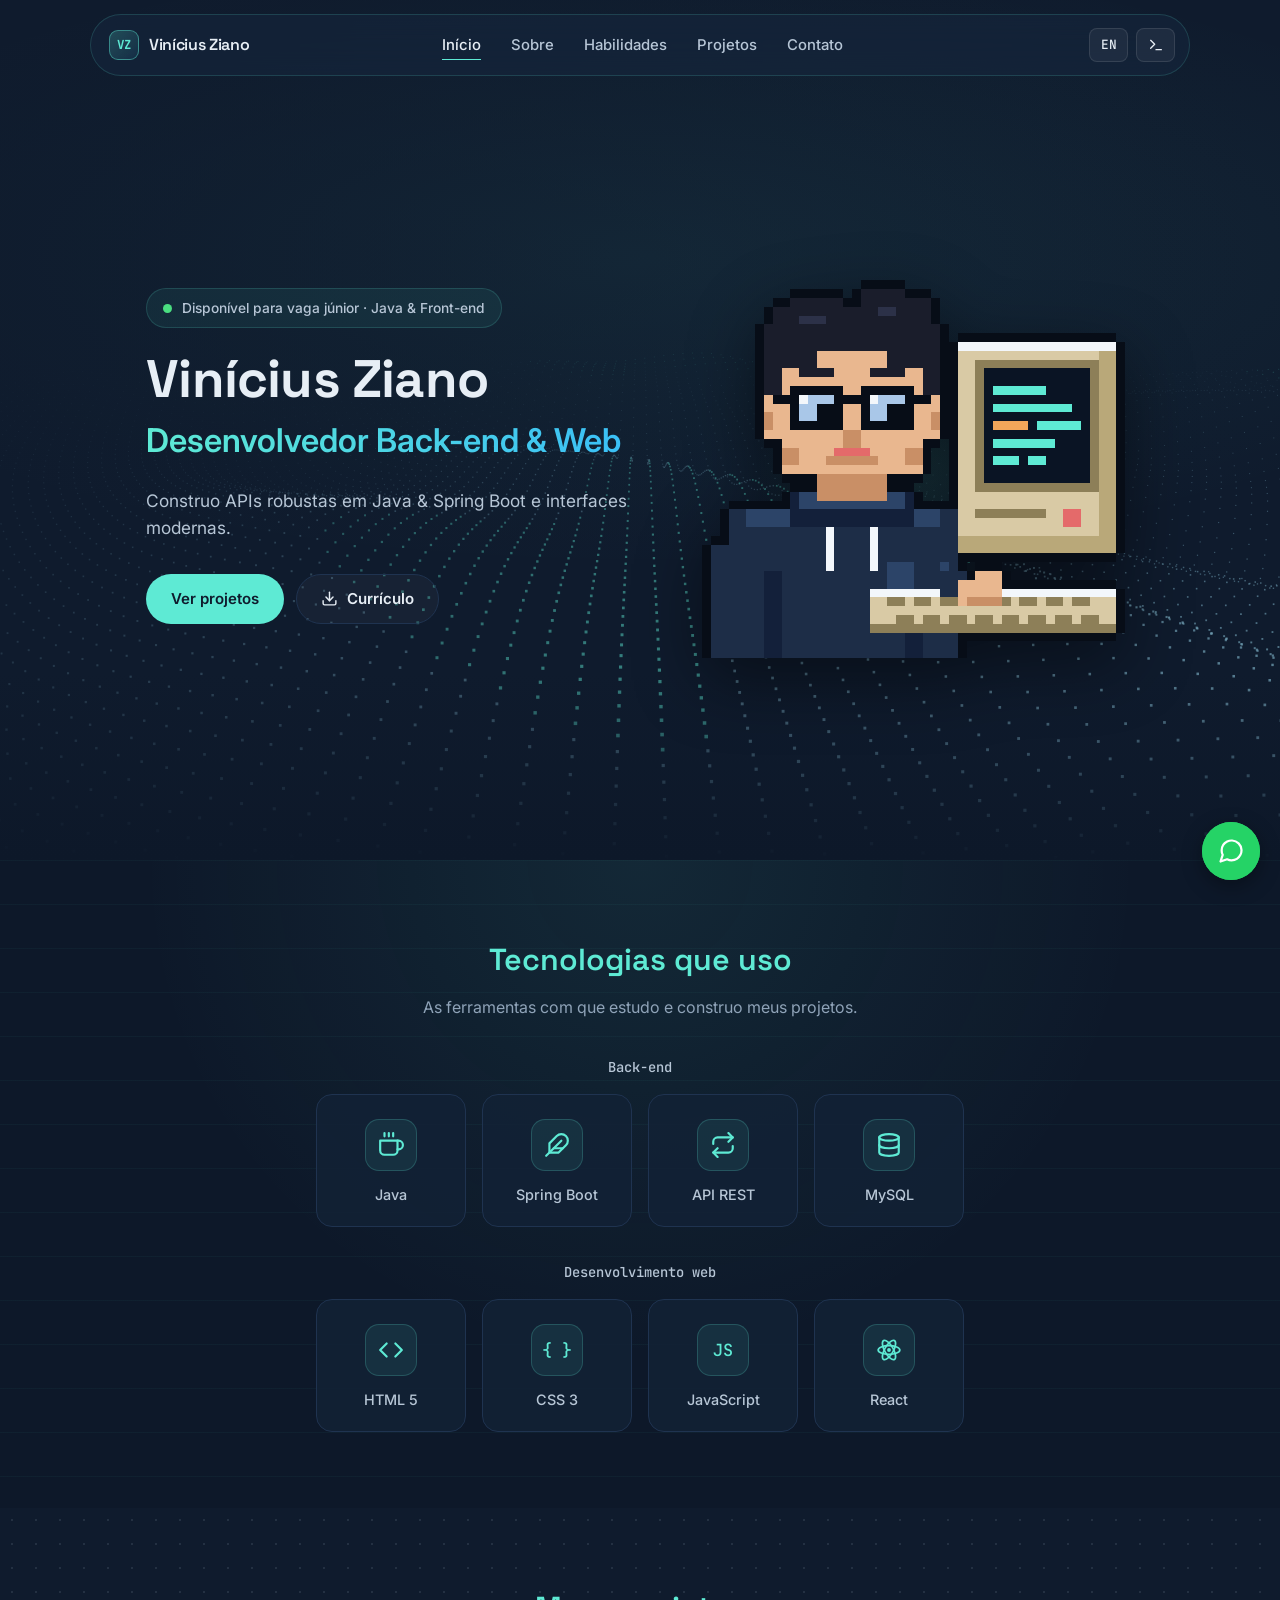
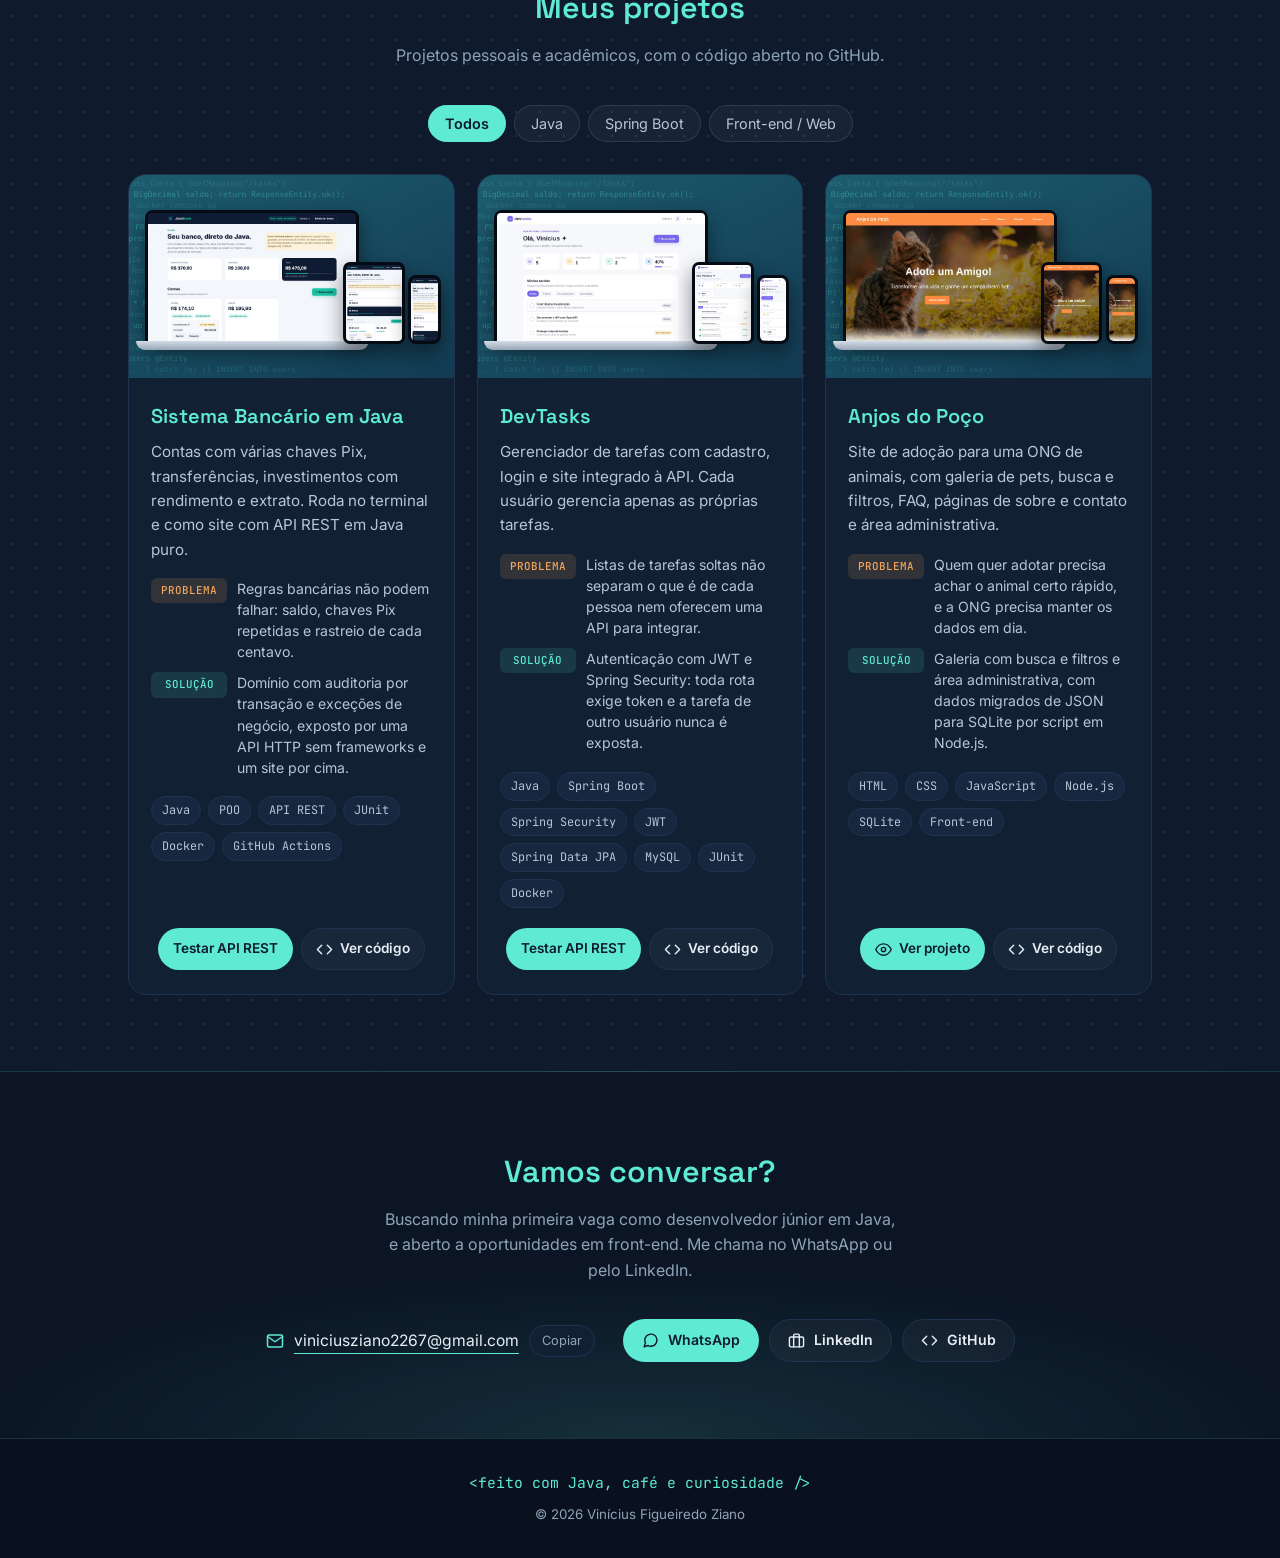
==== commit 3e704b42: "Corrige home e Sobre: canvas em loop, CSS da Sobre, menu mobile e animações - wave-mesh: canvas agor" ====
--- a/index.html
+++ b/index.html
@@ -12,6 +12,7 @@
 <title>Vinícius Ziano | Desenvolvedor de Software</title>
 <link rel="preconnect" href="https://fonts.googleapis.com"><link rel="preconnect" href="https://fonts.gstatic.com" crossorigin><link href="https://fonts.googleapis.com/css2?family=Space+Grotesk:wght@500;600;700&family=Inter:wght@400;500;600&family=JetBrains+Mono:wght@400;500&display=swap" rel="stylesheet">
 <link rel="icon" type="image/png" href="images/icone-portif%C3%B3lio.png">
+<script>document.documentElement.classList.add('js')</script>
 <link rel="stylesheet" href="css/style.css">
 </head>
 <body>
@@ -22,11 +23,11 @@
       <span class="brand-text">Vinícius Ziano</span>
     </a>
     <ul class="nav-links" id="navLinks">
-      <li><a aria-current="page" href="index.html">Início</a></li>
-      <li><a href="sobre.html">Sobre</a></li>
-      <li><a href="index.html#habilidades">Habilidades</a></li>
-      <li><a href="index.html#projetos">Projetos</a></li>
-      <li><a href="index.html#contato">Contato</a></li>
+      <li><a data-i18n="nav.home" aria-current="page" href="index.html">Início</a></li>
+      <li><a data-i18n="nav.about" href="sobre.html">Sobre</a></li>
+      <li><a data-i18n="nav.skills" href="index.html#habilidades">Habilidades</a></li>
+      <li><a data-i18n="nav.projects" href="index.html#projetos">Projetos</a></li>
+      <li><a data-i18n="nav.contact" href="index.html#contato">Contato</a></li>
     </ul>
     <div class="nav-actions">
       <button class="lang-toggle" id="langToggle" type="button" aria-label="Mudar idioma">EN</button>
@@ -39,17 +40,17 @@
 </header>
 
 <main>
-  <section class="hero hero-wave" id="inicio">
+  <section class="hero hero-wave" id="inicio" data-wave-mesh data-wave-dot="#7fb3c8" data-wave-accent="#5EEAD4" data-wave-crests="true">
     <div class="wrap hero-grid">
       <div class="hero-copy">
-        <div class="hero-status"><span class="dot" aria-hidden="true"></span><span>Disponível para vaga júnior · Java &amp; Front-end</span></div>
+        <div class="hero-status"><span class="dot" aria-hidden="true"></span><span data-i18n="hero.status">Disponível para vaga júnior · Java &amp; Front-end</span></div>
         <h1 class="hero-title-main">Vinícius Ziano</h1>
-        <span class="hero-role">Desenvolvedor Back-end &amp; Web</span>
-        <p class="lede">Construo APIs robustas em Java &amp; Spring Boot e interfaces modernas.</p>
+        <span class="hero-role" data-i18n="hero.role">Desenvolvedor Back-end &amp; Web</span>
+        <p class="lede" data-i18n="hero.lede">Construo APIs robustas em Java &amp; Spring Boot e interfaces modernas.</p>
         <div class="hero-cta">
-          <a class="btn btn-primary" href="#projetos">Ver projetos</a>
+          <a class="btn btn-primary" data-i18n="btn.projects" href="#projetos">Ver projetos</a>
           <a class="btn btn-ghost" href="assets/curriculo-vinicius-ziano.pdf" target="_blank" rel="noopener">
-            <svg viewBox="0 0 24 24" fill="none" stroke="currentColor" stroke-width="2" stroke-linecap="round" stroke-linejoin="round" aria-hidden="true"><path d="M21 15v4a2 2 0 0 1-2 2H5a2 2 0 0 1-2-2v-4"/><polyline points="7 10 12 15 17 10"/><line x1="12" y1="15" x2="12" y2="3"/></svg>Currículo
+            <svg viewBox="0 0 24 24" fill="none" stroke="currentColor" stroke-width="2" stroke-linecap="round" stroke-linejoin="round" aria-hidden="true"><path d="M21 15v4a2 2 0 0 1-2 2H5a2 2 0 0 1-2-2v-4"/><polyline points="7 10 12 15 17 10"/><line x1="12" y1="15" x2="12" y2="3"/></svg><span data-i18n="btn.cv">Currículo</span>
           </a>
         </div>
       </div>
@@ -63,8 +64,8 @@
 
   <section id="habilidades" class="bg-grid-glow">
     <div class="wrap">
-      <h2 class="section-title reveal">Tecnologias que uso</h2>
-      <p class="section-sub reveal">As ferramentas com que estudo e construo meus projetos.</p>
+      <h2 class="section-title reveal" data-i18n="skills.title">Tecnologias que uso</h2>
+      <p class="section-sub reveal" data-i18n="skills.sub">As ferramentas com que estudo e construo meus projetos.</p>
       <div class="tech-groups">
         <div class="tech-group reveal">
           <h3>Back-end</h3>
@@ -76,7 +77,7 @@
           </div>
         </div>
         <div class="tech-group reveal">
-          <h3>Desenvolvimento web</h3>
+          <h3 data-i18n="skills.web">Desenvolvimento web</h3>
           <div class="tech-grid">
             <div class="tech-card spotlight"><div class="tech-icon"><svg viewBox="0 0 24 24" fill="none" stroke="currentColor" stroke-width="2" stroke-linecap="round" stroke-linejoin="round" aria-hidden="true"><polyline points="16 18 22 12 16 6"/><polyline points="8 6 2 12 8 18"/></svg></div><span class="name">HTML 5</span></div>
             <div class="tech-card spotlight"><div class="tech-icon"><span class="glyph">{ }</span></div><span class="name">CSS 3</span></div>
@@ -90,11 +91,11 @@
 
   <section id="projetos" class="bg-dots-matrix">
     <div class="wrap">
-      <h2 class="section-title reveal">Meus projetos</h2>
-      <p class="section-sub reveal">Projetos pessoais e acadêmicos, com o código aberto no GitHub.</p>
+      <h2 class="section-title reveal" data-i18n="projects.title">Meus projetos</h2>
+      <p class="section-sub reveal" data-i18n="projects.sub">Projetos pessoais e acadêmicos, com o código aberto no GitHub.</p>
       
       <div class="filter-buttons" id="projectFilters">
-        <button class="filter-btn active" data-filter="all">Todos</button>
+        <button class="filter-btn active" data-filter="all" aria-pressed="true" data-i18n="filter.all">Todos</button>
         <button class="filter-btn" data-filter="Java">Java</button>
         <button class="filter-btn" data-filter="Spring Boot">Spring Boot</button>
         <button class="filter-btn" data-filter="Front-end">Front-end / Web</button>
@@ -111,13 +112,13 @@
             <h3>Sistema Bancário em Java</h3>
             <p>Contas com várias chaves Pix, transferências, investimentos com rendimento e extrato. Roda no terminal e como site com API REST em Java puro.</p>
             <div class="ps">
-              <div class="ps-row"><span class="ps-label problem">Problema</span><span class="ps-text">Regras bancárias não podem falhar: saldo, chaves Pix repetidas e rastreio de cada centavo.</span></div>
-              <div class="ps-row"><span class="ps-label solution">Solução</span><span class="ps-text">Domínio com auditoria por transação e exceções de negócio, exposto por uma API HTTP sem frameworks e um site por cima.</span></div>
+              <div class="ps-row"><span class="ps-label problem" data-i18n="ps.problem">Problema</span><span class="ps-text">Regras bancárias não podem falhar: saldo, chaves Pix repetidas e rastreio de cada centavo.</span></div>
+              <div class="ps-row"><span class="ps-label solution" data-i18n="ps.solution">Solução</span><span class="ps-text">Domínio com auditoria por transação e exceções de negócio, exposto por uma API HTTP sem frameworks e um site por cima.</span></div>
             </div>
             <div class="tags"><span class="tag">Java</span><span class="tag">POO</span><span class="tag">API REST</span><span class="tag">JUnit</span><span class="tag">Docker</span><span class="tag">GitHub Actions</span></div>
             <div class="card-actions">
-              <button class="btn btn-primary btn-sm open-api-modal" data-project="banco">Testar API REST</button>
-              <a class="btn btn-ghost btn-sm" href="https://github.com/ViniZiano/Sistema-Bancario-Java" target="_blank" rel="noopener"><svg viewBox="0 0 24 24" fill="none" stroke="currentColor" stroke-width="2" stroke-linecap="round" stroke-linejoin="round" aria-hidden="true"><polyline points="16 18 22 12 16 6"/><polyline points="8 6 2 12 8 18"/></svg>Ver código</a>
+              <button class="btn btn-primary btn-sm open-api-modal" data-i18n="btn.testapi" data-project="banco">Testar API REST</button>
+              <a class="btn btn-ghost btn-sm" href="https://github.com/ViniZiano/Sistema-Bancario-Java" target="_blank" rel="noopener"><svg viewBox="0 0 24 24" fill="none" stroke="currentColor" stroke-width="2" stroke-linecap="round" stroke-linejoin="round" aria-hidden="true"><polyline points="16 18 22 12 16 6"/><polyline points="8 6 2 12 8 18"/></svg><span data-i18n="btn.code">Ver código</span></a>
             </div>
           </div>
         </article>
@@ -132,13 +133,13 @@
             <h3>DevTasks</h3>
             <p>Gerenciador de tarefas com cadastro, login e site integrado à API. Cada usuário gerencia apenas as próprias tarefas.</p>
             <div class="ps">
-              <div class="ps-row"><span class="ps-label problem">Problema</span><span class="ps-text">Listas de tarefas soltas não se param o que é de cada pessoa nem oferecem uma API para integrar.</span></div>
-              <div class="ps-row"><span class="ps-label solution">Solução</span><span class="ps-text">Autenticação com JWT e Spring Security: toda rota exige token e a tarefa de outro usuário nunca é exposta.</span></div>
+              <div class="ps-row"><span class="ps-label problem" data-i18n="ps.problem">Problema</span><span class="ps-text">Listas de tarefas soltas não separam o que é de cada pessoa nem oferecem uma API para integrar.</span></div>
+              <div class="ps-row"><span class="ps-label solution" data-i18n="ps.solution">Solução</span><span class="ps-text">Autenticação com JWT e Spring Security: toda rota exige token e a tarefa de outro usuário nunca é exposta.</span></div>
             </div>
             <div class="tags"><span class="tag">Java</span><span class="tag">Spring Boot</span><span class="tag">Spring Security</span><span class="tag">JWT</span><span class="tag">Spring Data JPA</span><span class="tag">MySQL</span><span class="tag">JUnit</span><span class="tag">Docker</span></div>
             <div class="card-actions">
-              <button class="btn btn-primary btn-sm open-api-modal" data-project="devtasks">Testar API REST</button>
-              <a class="btn btn-ghost btn-sm" href="https://github.com/ViniZiano/Devtasks" target="_blank" rel="noopener"><svg viewBox="0 0 24 24" fill="none" stroke="currentColor" stroke-width="2" stroke-linecap="round" stroke-linejoin="round" aria-hidden="true"><polyline points="16 18 22 12 16 6"/><polyline points="8 6 2 12 8 18"/></svg>Ver código</a>
+              <button class="btn btn-primary btn-sm open-api-modal" data-i18n="btn.testapi" data-project="devtasks">Testar API REST</button>
+              <a class="btn btn-ghost btn-sm" href="https://github.com/ViniZiano/Devtasks" target="_blank" rel="noopener"><svg viewBox="0 0 24 24" fill="none" stroke="currentColor" stroke-width="2" stroke-linecap="round" stroke-linejoin="round" aria-hidden="true"><polyline points="16 18 22 12 16 6"/><polyline points="8 6 2 12 8 18"/></svg><span data-i18n="btn.code">Ver código</span></a>
             </div>
           </div>
         </article>
@@ -153,13 +154,13 @@
             <h3>Anjos do Poço</h3>
             <p>Site de adoção para uma ONG de animais, com galeria de pets, busca e filtros, FAQ, páginas de sobre e contato e área administrativa.</p>
             <div class="ps">
-              <div class="ps-row"><span class="ps-label problem">Problema</span><span class="ps-text">Quem quer adotar precisa achar o animal certo rápido, e a ONG precisa manter os dados em dia.</span></div>
-              <div class="ps-row"><span class="ps-label solution">Solução</span><span class="ps-text">Galeria com busca e filtros e área administrativa, com dados migrados de JSON para SQLite por script em Node.js.</span></div>
+              <div class="ps-row"><span class="ps-label problem" data-i18n="ps.problem">Problema</span><span class="ps-text">Quem quer adotar precisa achar o animal certo rápido, e a ONG precisa manter os dados em dia.</span></div>
+              <div class="ps-row"><span class="ps-label solution" data-i18n="ps.solution">Solução</span><span class="ps-text">Galeria com busca e filtros e área administrativa, com dados migrados de JSON para SQLite por script em Node.js.</span></div>
             </div>
             <div class="tags"><span class="tag">HTML</span><span class="tag">CSS</span><span class="tag">JavaScript</span><span class="tag">Node.js</span><span class="tag">SQLite</span><span class="tag">Front-end</span></div>
             <div class="card-actions">
-              <a class="btn btn-primary btn-sm" href="https://viniziano.github.io/Ong-Anjos-Do-Poco/" target="_blank" rel="noopener"><svg viewBox="0 0 24 24" fill="none" stroke="currentColor" stroke-width="2" stroke-linecap="round" stroke-linejoin="round" aria-hidden="true"><path d="M1 12s4-8 11-8 11 8 11 8-4 8-11 8-11-8-11-8z"/><circle cx="12" cy="12" r="3"/></svg>Ver projeto</a>
-              <a class="btn btn-ghost btn-sm" href="https://github.com/ViniZiano/Ong-Anjos-Do-Poco" target="_blank" rel="noopener"><svg viewBox="0 0 24 24" fill="none" stroke="currentColor" stroke-width="2" stroke-linecap="round" stroke-linejoin="round" aria-hidden="true"><polyline points="16 18 22 12 16 6"/><polyline points="8 6 2 12 8 18"/></svg>Ver código</a>
+              <a class="btn btn-primary btn-sm" href="https://viniziano.github.io/Ong-Anjos-Do-Poco/" target="_blank" rel="noopener"><svg viewBox="0 0 24 24" fill="none" stroke="currentColor" stroke-width="2" stroke-linecap="round" stroke-linejoin="round" aria-hidden="true"><path d="M1 12s4-8 11-8 11 8 11 8-4 8-11 8-11-8-11-8z"/><circle cx="12" cy="12" r="3"/></svg><span data-i18n="btn.view">Ver projeto</span></a>
+              <a class="btn btn-ghost btn-sm" href="https://github.com/ViniZiano/Ong-Anjos-Do-Poco" target="_blank" rel="noopener"><svg viewBox="0 0 24 24" fill="none" stroke="currentColor" stroke-width="2" stroke-linecap="round" stroke-linejoin="round" aria-hidden="true"><polyline points="16 18 22 12 16 6"/><polyline points="8 6 2 12 8 18"/></svg><span data-i18n="btn.code">Ver código</span></a>
             </div>
           </div>
         </article>
@@ -169,10 +170,10 @@
 
   <section id="contato" class="contact bg-aurora-end">
     <div class="wrap">
-      <h2 class="section-title reveal">Vamos conversar?</h2>
-      <p class="section-sub reveal">Buscando minha primeira vaga como desenvolvedor júnior em Java, e aberto a oportunidades em front-end. Me chama no WhatsApp ou pelo LinkedIn.</p>
+      <h2 class="section-title reveal" data-i18n="contact.title">Vamos conversar?</h2>
+      <p class="section-sub reveal" data-i18n="contact.sub">Buscando minha primeira vaga como desenvolvedor júnior em Java, e aberto a oportunidades em front-end. Me chama no WhatsApp ou pelo LinkedIn.</p>
       <div class="contact-row reveal">
-        <div class="mail-line"><svg viewBox="0 0 24 24" fill="none" stroke="currentColor" stroke-width="2" stroke-linecap="round" stroke-linejoin="round" aria-hidden="true"><path d="M4 4h16c1.1 0 2 .9 2 2v12c0 1.1-.9 2-2 2H4c-1.1 0-2-.9-2-2V6c0-1.1.9-2 2-2z"/><polyline points="22,6 12,13 2,6"/></svg><a class="mail-link" href="https://mail.google.com/mail/?view=cm&amp;fs=1&amp;to=viniciusziano2267@gmail.com&amp;su=Contato%20pelo%20portf%C3%B3lio" target="_blank" rel="noopener">viniciusziano2267@gmail.com</a><button type="button" class="copy-btn" data-copy="viniciusziano2267@gmail.com">Copiar</button></div>
+        <div class="mail-line"><svg viewBox="0 0 24 24" fill="none" stroke="currentColor" stroke-width="2" stroke-linecap="round" stroke-linejoin="round" aria-hidden="true"><path d="M4 4h16c1.1 0 2 .9 2 2v12c0 1.1-.9 2-2 2H4c-1.1 0-2-.9-2-2V6c0-1.1.9-2 2-2z"/><polyline points="22,6 12,13 2,6"/></svg><a class="mail-link" href="https://mail.google.com/mail/?view=cm&amp;fs=1&amp;to=viniciusziano2267@gmail.com&amp;su=Contato%20pelo%20portf%C3%B3lio" target="_blank" rel="noopener">viniciusziano2267@gmail.com</a><button type="button" class="copy-btn" data-copy="viniciusziano2267@gmail.com" data-i18n="btn.copy">Copiar</button></div>
         <div class="social">
           <a class="btn btn-primary btn-sm" href="https://wa.me/5581983697754" target="_blank" rel="noopener"><svg viewBox="0 0 24 24" fill="none" stroke="currentColor" stroke-width="2" stroke-linecap="round" stroke-linejoin="round" aria-hidden="true"><path d="M21 11.5a8.38 8.38 0 0 1-.9 3.8 8.5 8.5 0 0 1-7.6 4.7 8.38 8.38 0 0 1-3.8-.9L3 21l1.9-5.7a8.38 8.38 0 0 1-.9-3.8 8.5 8.5 0 0 1 4.7-7.6 8.38 8.38 0 0 1 3.8-.9h.5a8.48 8.48 0 0 1 8 8v.5z"/></svg>WhatsApp</a>
           <a class="btn btn-ghost btn-sm" href="https://www.linkedin.com/in/ViniZiano" target="_blank" rel="noopener"><svg viewBox="0 0 24 24" fill="none" stroke="currentColor" stroke-width="2" stroke-linecap="round" stroke-linejoin="round" aria-hidden="true"><rect x="2" y="7" width="20" height="14" rx="2" ry="2"/><path d="M16 21V5a2 2 0 0 0-2-2h-4a2 2 0 0 0-2 2v16"/></svg>LinkedIn</a>
--- a/css/style.css
+++ b/css/style.css
@@ -132,7 +132,8 @@
 .nav-toggle { display: none; }
 
 @media (max-width: 760px) {
-  .nav { grid-template-columns: 1fr auto; padding: 0 12px 0 16px; }
+  .nav { display: flex; justify-content: space-between; gap: 8px; padding: 0 8px 0 14px; }
+  .nav-actions { margin-left: auto; }
   .nav-links {
     display: none;
     position: absolute;
@@ -142,7 +143,7 @@
     gap: 0;
     padding: 8px;
     border-radius: 20px;
-    background: rgba(18, 33, 53, 0.96);
+    background: rgba(15, 27, 45, 0.99);
     border: 1px solid var(--line);
     box-shadow: 0 14px 34px rgba(0, 0, 0, 0.4);
   }
@@ -150,9 +151,9 @@
   .nav-links li { width: 100%; }
   .nav-links a, .nav-links button { display: block; width: 100%; text-align: left; padding: 14px 16px; border-radius: 12px; }
   .nav-links a::after, .nav-links button::after { display: none; }
+  .nav-links a:hover { background: rgba(94, 234, 212, 0.07); }
   .nav-toggle {
     display: flex; flex-direction: column; gap: 5px;
-    grid-column: 2;
     background: none; border: none; cursor: pointer; padding: 10px;
   }
   .nav-toggle span { width: 22px; height: 1.5px; background: var(--text-100); transition: transform 0.25s ease, opacity 0.25s ease; }
@@ -192,10 +193,9 @@
 }
 
 section.hero {
-  padding-top: calc(var(--header-h) + 3rem) !important;
-  padding-bottom: 5rem !important;
-  min-height: auto !important;
-  display: flex; 
+  min-height: min(100svh, 860px);
+  padding: calc(var(--header-h) + 56px) 0 64px;
+  display: flex;
   align-items: center;
 }
 
@@ -253,10 +253,31 @@
 @keyframes blink { 50% { opacity: 0; } }
 
 @media (max-width: 860px) {
-  section.hero { padding-top: calc(var(--header-h) + 4rem) !important; }
-  .hero-grid { grid-template-columns: 1fr; }
+  section.hero { min-height: auto; padding: calc(var(--header-h) + 44px) 0 56px; }
+  .hero-grid { grid-template-columns: 1fr; gap: 28px; }
   .hero-art { order: -1; }
-  .pixel-dev { width: min(340px, 82%); }
+  .pixel-dev { width: min(300px, 74%); }
+}
+
+/* Selo de disponibilidade */
+.hero-status {
+  display: inline-flex; align-items: center; gap: 10px;
+  margin-bottom: 22px; padding: 8px 16px;
+  border: 1px solid var(--line); border-radius: 999px;
+  background: rgba(94, 234, 212, 0.07);
+  font-size: 0.86rem; font-weight: 500; color: var(--text-300);
+}
+.hero-status .dot {
+  flex: none; width: 9px; height: 9px; border-radius: 50%;
+  background: #4ade80; animation: avail-pulse 2.2s infinite;
+}
+@keyframes avail-pulse {
+  0% { box-shadow: 0 0 0 0 rgba(74, 222, 128, 0.55); }
+  70% { box-shadow: 0 0 0 10px rgba(74, 222, 128, 0); }
+  100% { box-shadow: 0 0 0 0 rgba(74, 222, 128, 0); }
+}
+@media (max-width: 480px) {
+  .hero-status { border-radius: 16px; font-size: 0.8rem; padding: 8px 14px; }
 }
 
 /* ============ Fundos e Componentes ============ */
@@ -266,7 +287,45 @@
   overflow: hidden;
   background: radial-gradient(120% 60% at 50% 30%, rgba(94, 234, 212, 0.08), transparent 60%), var(--ink-900);
 }
-.hero-wave > .wrap, .bg-aurora-end > .wrap { position: relative; z-index: 1; }
+.hero-wave > .wrap, .bg-aurora-end > .wrap, .about-constellation > .wrap { position: relative; z-index: 1; }
+
+/* Canvas dos fundos animados: sempre fora do fluxo, para nunca empurrar o conteúdo */
+.wave-canvas, .bg-canvas {
+  position: absolute; inset: 0;
+  width: 100%; height: 100%;
+  display: block;
+  pointer-events: none;
+  z-index: 0;
+}
+.wave-canvas { opacity: 0.85; }
+
+/* Escurece o lado do texto e funde a base do hero com a seção seguinte */
+.hero-wave::after {
+  content: '';
+  position: absolute; inset: 0;
+  z-index: 0;
+  pointer-events: none;
+  background:
+    linear-gradient(180deg, transparent 78%, #0d1829 100%),
+    linear-gradient(90deg, rgba(15, 27, 45, 0.72) 0%, rgba(15, 27, 45, 0.28) 55%, transparent 100%);
+}
+
+/* Fundo animado (Constellation) da página Sobre */
+.about-constellation {
+  position: relative;
+  isolation: isolate;
+  overflow: hidden;
+  background:
+    radial-gradient(90% 70% at 80% 20%, rgba(94, 234, 212, 0.09), transparent 60%),
+    linear-gradient(180deg, #0F1B2D 0%, #0d1829 100%);
+}
+.about-constellation::after {
+  content: '';
+  position: absolute; inset: 0;
+  z-index: 0;
+  pointer-events: none;
+  background: linear-gradient(180deg, transparent 82%, #0d1829 100%);
+}
 
 .bg-aurora-end {
   background: radial-gradient(80% 70% at 50% 100%, rgba(94, 234, 212, 0.12), transparent 65%), #0b1524;
@@ -287,22 +346,29 @@
 .tech-groups { display: grid; gap: 34px; position: relative; z-index: 2; }
 .tech-group h3 { text-align: center; font-family: var(--font-mono); font-weight: 500; font-size: 0.86rem; color: var(--text-300); margin-bottom: 16px; }
 .tech-grid { display: flex; flex-wrap: wrap; justify-content: center; gap: 16px; max-width: 940px; margin: 0 auto; }
-.tech-card { display: flex; flex-direction: column; align-items: center; gap: 12px; width: 150px; padding: 24px 12px 20px; border-radius: 16px; background: rgba(18, 33, 53, 0.85); border: 1px solid var(--ink-700); }
+.tech-card { display: flex; flex-direction: column; align-items: center; gap: 12px; width: 150px; padding: 24px 12px 20px; border-radius: 16px; background: rgba(18, 33, 53, 0.85); border: 1px solid var(--ink-700); transition: transform 0.2s ease, border-color 0.2s ease; }
+.tech-card:hover { transform: translateY(-3px); border-color: var(--cyan-dim); }
 .tech-icon { width: 52px; height: 52px; display: grid; place-items: center; border-radius: 14px; background: rgba(94, 234, 212, 0.08); border: 1px solid rgba(94, 234, 212, 0.2); color: var(--cyan); }
 .tech-icon svg { width: 26px; height: 26px; }
 .tech-icon .glyph { font-family: var(--font-mono); font-weight: 500; font-size: 1.05rem; }
 .tech-card span.name { font-size: 0.9rem; color: var(--text-300); font-weight: 500; }
 
 .cards { display: grid; grid-template-columns: repeat(auto-fit, minmax(300px, 1fr)); gap: 22px; position: relative; z-index: 2; }
-.card { display: flex; flex-direction: column; border-radius: 18px; background: rgba(18, 33, 53, 0.88); border: 1px solid var(--ink-700); overflow: hidden; }
-.stage { position: relative; aspect-ratio: 16 / 10; background: #123a52; overflow: hidden; }
-.dev { position: absolute; background: #050b14; border: 3px solid #050b14; }
+.card { display: flex; flex-direction: column; border-radius: 18px; background: rgba(18, 33, 53, 0.88); border: 1px solid var(--ink-700); overflow: hidden; transition: transform 0.2s ease, border-color 0.2s ease; }
+.card:hover { transform: translateY(-4px); border-color: var(--cyan-dim); }
+.stage { position: relative; aspect-ratio: 16 / 10; background: #123a52 url(../assets/pattern.svg) center / cover; overflow: hidden; }
+.dev { position: absolute; background: #050b14; border: 3px solid #050b14; box-shadow: 0 8px 20px rgba(0, 0, 0, 0.45); }
+.dev img { display: block; width: 100%; height: 100%; object-fit: cover; object-position: top left; }
 .laptop { left: 5%; bottom: 17%; width: 66%; aspect-ratio: 16 / 10; border-radius: 8px 8px 0 0; }
-.laptop img { width: 100%; height: 100%; object-fit: cover; object-position: top left; }
+.laptop img { border-radius: 4px 4px 0 0; }
+.laptop::after {
+  content: ''; position: absolute; left: -6%; top: 100%; width: 112%; height: 9px;
+  background: linear-gradient(#d3dce7, #98a6b6); border-radius: 0 0 12px 12px;
+}
 .tablet { right: 15%; bottom: 17%; width: 19%; aspect-ratio: 3 / 4; border-radius: 7px; }
-.tablet img { width: 100%; height: 100%; object-fit: cover; }
+.tablet img { border-radius: 4px; }
 .phone { right: 4%; bottom: 17%; width: 10%; aspect-ratio: 9 / 19; border-radius: 8px; }
-.phone img { width: 100%; height: 100%; object-fit: cover; }
+.phone img { border-radius: 5px; }
 
 .card-body { display: flex; flex-direction: column; flex: 1; padding: 22px 22px 24px; }
 .card h3 { font-family: var(--font-display); font-weight: 600; font-size: 1.25rem; color: var(--cyan); margin-bottom: 8px; }
@@ -326,9 +392,17 @@
 .site-footer small { color: var(--text-400); }
 
 /* ============ Controles Extras (Modais, Terminal, Filtros) ============ */
-.nav-actions { display: flex; align-items: center; gap: 0.75rem; margin-left: auto; margin-right: 1.5rem; }
-.lang-toggle, .terminal-trigger { background: rgba(255, 255, 255, 0.05); border: 1px solid rgba(255, 255, 255, 0.1); color: var(--text-100); padding: 0.35rem 0.65rem; border-radius: 6px; cursor: pointer; font-size: 0.85rem; }
-.terminal-trigger svg { width: 16px; height: 16px; vertical-align: middle; }
+.nav-actions { display: flex; align-items: center; gap: 0.5rem; justify-self: end; }
+.lang-toggle, .terminal-trigger {
+  display: inline-grid; place-items: center;
+  min-width: 38px; height: 34px; padding: 0 0.65rem;
+  background: rgba(255, 255, 255, 0.05); border: 1px solid rgba(255, 255, 255, 0.1);
+  color: var(--text-100); border-radius: 8px; cursor: pointer;
+  font-family: var(--font-mono); font-size: 0.8rem; font-weight: 500;
+  transition: border-color 0.2s ease, background 0.2s ease, color 0.2s ease;
+}
+.lang-toggle:hover, .terminal-trigger:hover { border-color: var(--cyan-dim); background: rgba(94, 234, 212, 0.08); color: var(--cyan); }
+.terminal-trigger svg { width: 16px; height: 16px; }
 
 .filter-buttons { display: flex; justify-content: center; gap: 0.5rem; margin-bottom: 2rem; flex-wrap: wrap; }
 .filter-btn { background: rgba(255, 255, 255, 0.04); border: 1px solid rgba(255, 255, 255, 0.1); color: var(--text-300); padding: 0.4rem 1rem; border-radius: 20px; cursor: pointer; font-size: 0.9rem; }
@@ -351,8 +425,12 @@
 .terminal-input-line span { color: var(--cyan); margin-right: 0.5rem; font-weight: bold; }
 .terminal-input-line input { background: none; border: none; color: var(--text-100); font-family: inherit; font-size: 0.9rem; outline: none; flex: 1; }
 
-.whats-float { position: fixed; right: 20px; bottom: 20px; z-index: 200; width: 58px; height: 58px; border-radius: 50%; background: #25D366; display: grid; place-items: center; box-shadow: 0 6px 20px rgba(0,0,0,0.35); text-decoration: none; }
-.whats-float svg { width: 28px; height: 28px; color: #fff; }
+.whats-float { position: fixed; right: max(20px, env(safe-area-inset-right, 0px)); bottom: max(20px, env(safe-area-inset-bottom, 0px)); z-index: 200; width: 58px; height: 58px; border-radius: 50%; background: #25D366; display: grid; place-items: center; box-shadow: 0 6px 20px rgba(0,0,0,0.35); text-decoration: none; }
+.whats-float::before { content: ''; position: absolute; inset: 0; border-radius: 50%; background: #25D366; animation: pulse 2.4s ease-out infinite; }
+.whats-float svg { position: relative; width: 28px; height: 28px; color: #fff; }
+.whats-float:hover { filter: brightness(1.06); }
+@keyframes pulse { 0% { transform: scale(1); opacity: 0.55; } 100% { transform: scale(1.9); opacity: 0; } }
+@media (max-width: 640px) { .whats-float { width: 52px; height: 52px; } }
 
 .ps { display: flex; flex-direction: column; gap: 10px; margin-bottom: 18px; }
 .ps-row { display: grid; grid-template-columns: 76px 1fr; gap: 10px; align-items: start; }
@@ -361,10 +439,70 @@
 .ps-label.solution { background: rgba(94, 234, 212, 0.12); color: var(--cyan); }
 .ps-text { font-size: 0.88rem; line-height: 1.5; color: var(--text-300); }
 
-/* Animação Reveal: Se o observer falhar por algum motivo, garante visibilidade padrão após fallback */
-.reveal { 
-  opacity: 1; 
-  transform: none; 
-  filter: none; 
-}
+/* ============ Animação ao rolar (reveal) ============
+   Só esconde os elementos quando o JS está ativo (classe .js no <html>),
+   então, se o script falhar, o conteúdo continua visível. */
+.js .reveal {
+  opacity: 0;
+  transform: translateY(22px);
+  transition: opacity 0.7s ease, transform 0.7s cubic-bezier(0.2, 0.7, 0.2, 1);
+  transition-delay: var(--d, 0ms);
+}
+.js .reveal.is-visible { opacity: 1; transform: none; }
+
+/* ============ Brilho que segue o mouse (spotlight) ============ */
+.spotlight { position: relative; }
+.spotlight::before {
+  content: '';
+  position: absolute; inset: 0;
+  border-radius: inherit;
+  pointer-events: none;
+  opacity: 0;
+  transition: opacity 0.3s ease;
+  background: radial-gradient(260px circle at var(--mx, 50%) var(--my, 50%), rgba(94, 234, 212, 0.14), transparent 60%);
+}
+.spotlight:hover::before { opacity: 1; }
+.spotlight > * { position: relative; z-index: 1; }
+
+@media (max-width: 520px) {
+  .tech-grid { gap: 12px; }
+  .tech-card { width: calc((100% - 24px) / 3); padding: 18px 6px 14px; }
+}
+
+/* ============ Página Sobre ============ */
+.about-hero { padding-top: 130px; }
+.about-grid { display: grid; grid-template-columns: 1.25fr 0.75fr; gap: 36px; align-items: start; margin-top: 36px; }
+@media (max-width: 860px) { .about-grid { grid-template-columns: 1fr; } }
+.about-text p { color: var(--text-300); font-size: 1.04rem; margin-bottom: 16px; max-width: 62ch; }
+.about-text p strong { color: var(--text-100); font-weight: 600; }
+.facts { border-radius: 18px; background: rgba(18, 33, 53, 0.85); border: 1px solid var(--ink-700); padding: 24px; }
+.facts h3 { font-family: var(--font-mono); font-size: 0.86rem; font-weight: 500; color: var(--cyan); margin-bottom: 16px; }
+.facts dl { display: grid; gap: 14px; }
+.facts dt { font-size: 0.8rem; color: var(--text-400); }
+.facts dd { color: var(--text-100); font-size: 0.97rem; }
+
+.block-title { font-family: var(--font-display); font-weight: 600; font-size: 1.35rem; color: var(--cyan); text-align: center; margin-bottom: 28px; }
+
+.timeline { position: relative; max-width: 620px; margin: 0 auto; padding-left: 28px; }
+.timeline::before { content: ''; position: absolute; left: 4px; top: 6px; bottom: 6px; width: 1.5px; background: var(--ink-700); }
+.tl-item { position: relative; padding-bottom: 28px; }
+.tl-item:last-child { padding-bottom: 0; }
+.tl-item::before {
+  content: ''; position: absolute; left: -28px; top: 6px;
+  width: 9px; height: 9px; border-radius: 50%;
+  background: var(--ink-900); border: 2px solid var(--cyan);
+}
+.tl-period { font-family: var(--font-mono); font-size: 0.82rem; color: var(--text-400); margin-bottom: 4px; }
+.tl-item h3 { font-family: var(--font-display); font-size: 1.1rem; font-weight: 600; margin-bottom: 2px; }
+.tl-item p { color: var(--text-400); font-size: 0.95rem; }
+
+.skills-grid { display: grid; grid-template-columns: repeat(auto-fit, minmax(230px, 1fr)); gap: 20px; }
+.skill-group { padding: 20px; border-radius: 16px; background: rgba(18, 33, 53, 0.85); border: 1px solid var(--ink-700); transition: border-color 0.2s ease; }
+.skill-group:hover { border-color: var(--cyan-dim); }
+.skill-group h3 { font-family: var(--font-mono); font-size: 0.84rem; font-weight: 500; color: var(--text-400); margin-bottom: 14px; padding-bottom: 10px; border-bottom: 1px solid var(--ink-700); }
+.chips { display: flex; flex-wrap: wrap; gap: 8px; }
+.chip { font-size: 0.88rem; background: var(--ink-800); border: 1px solid var(--ink-700); padding: 6px 12px; border-radius: 8px; }
+
+.cta-band { text-align: center; }
+.cta-band .hero-cta { justify-content: center; }
 [hidden] { display: none !important; }
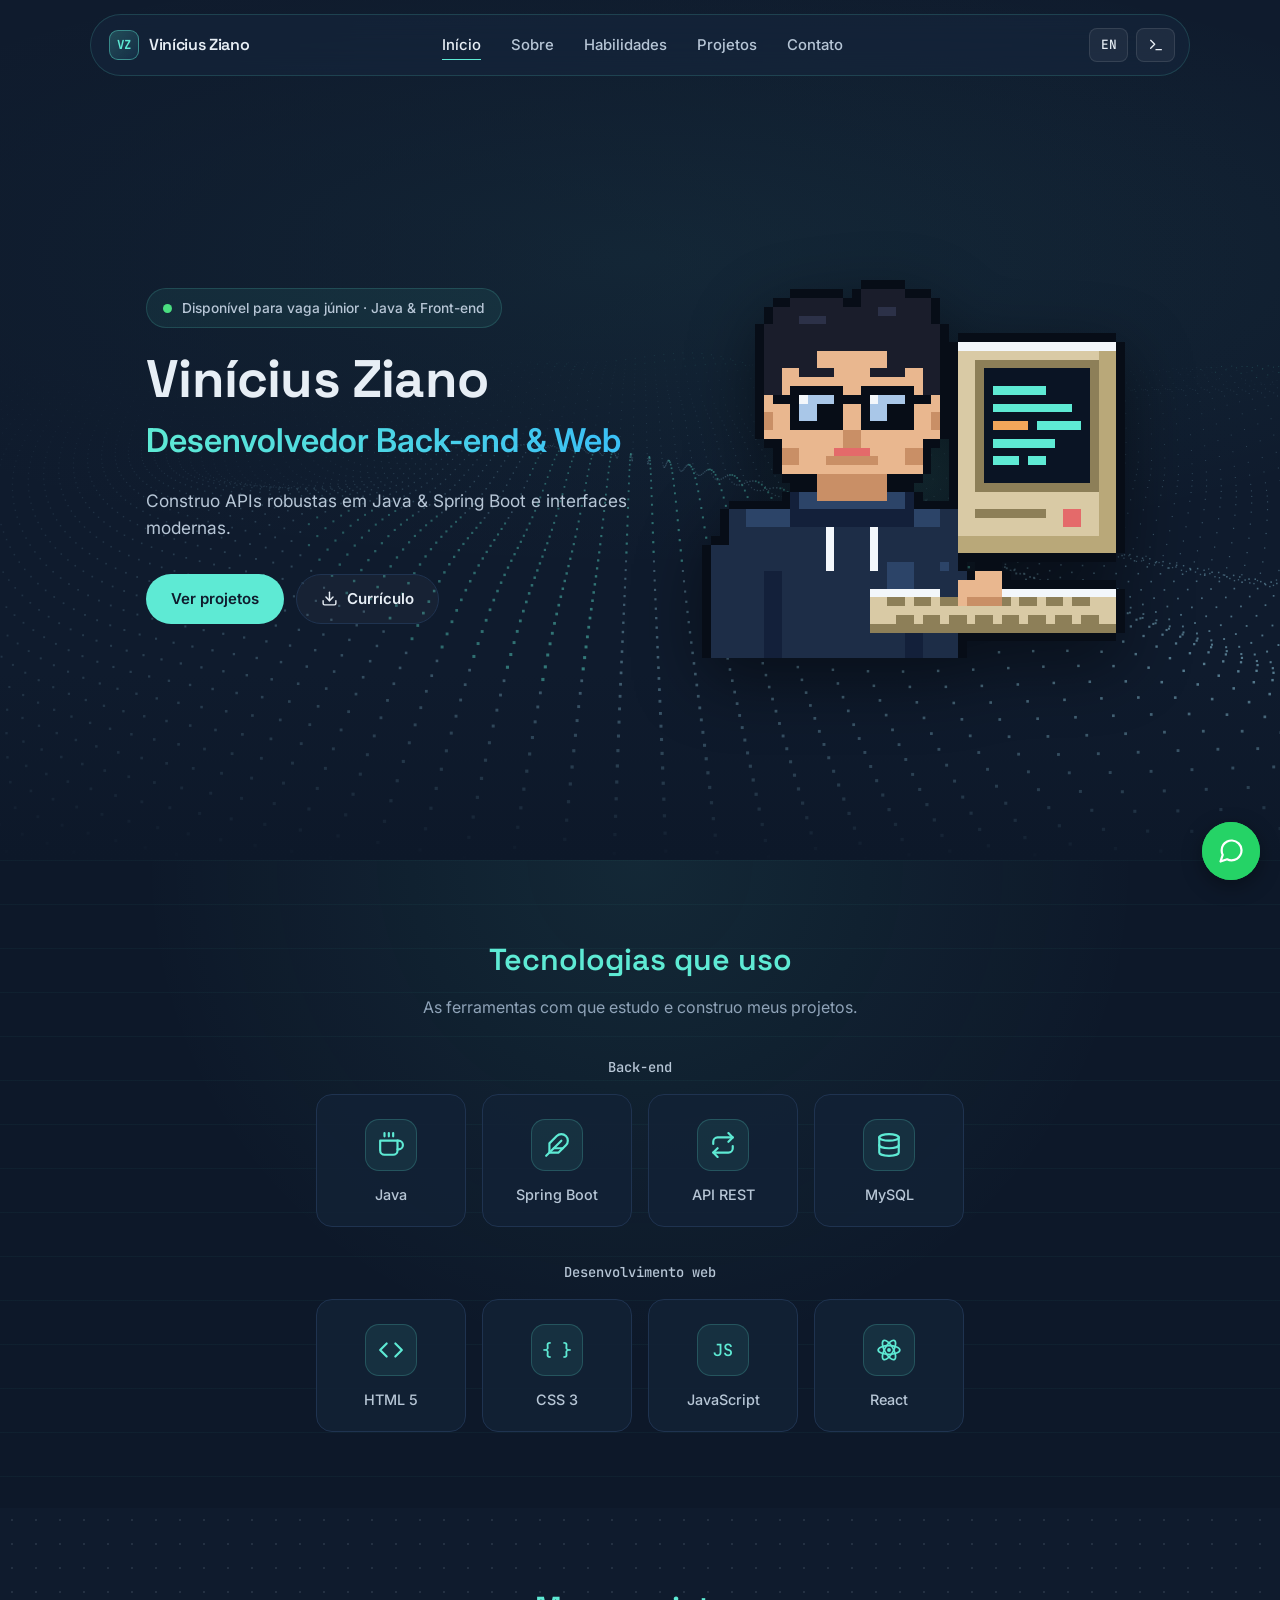
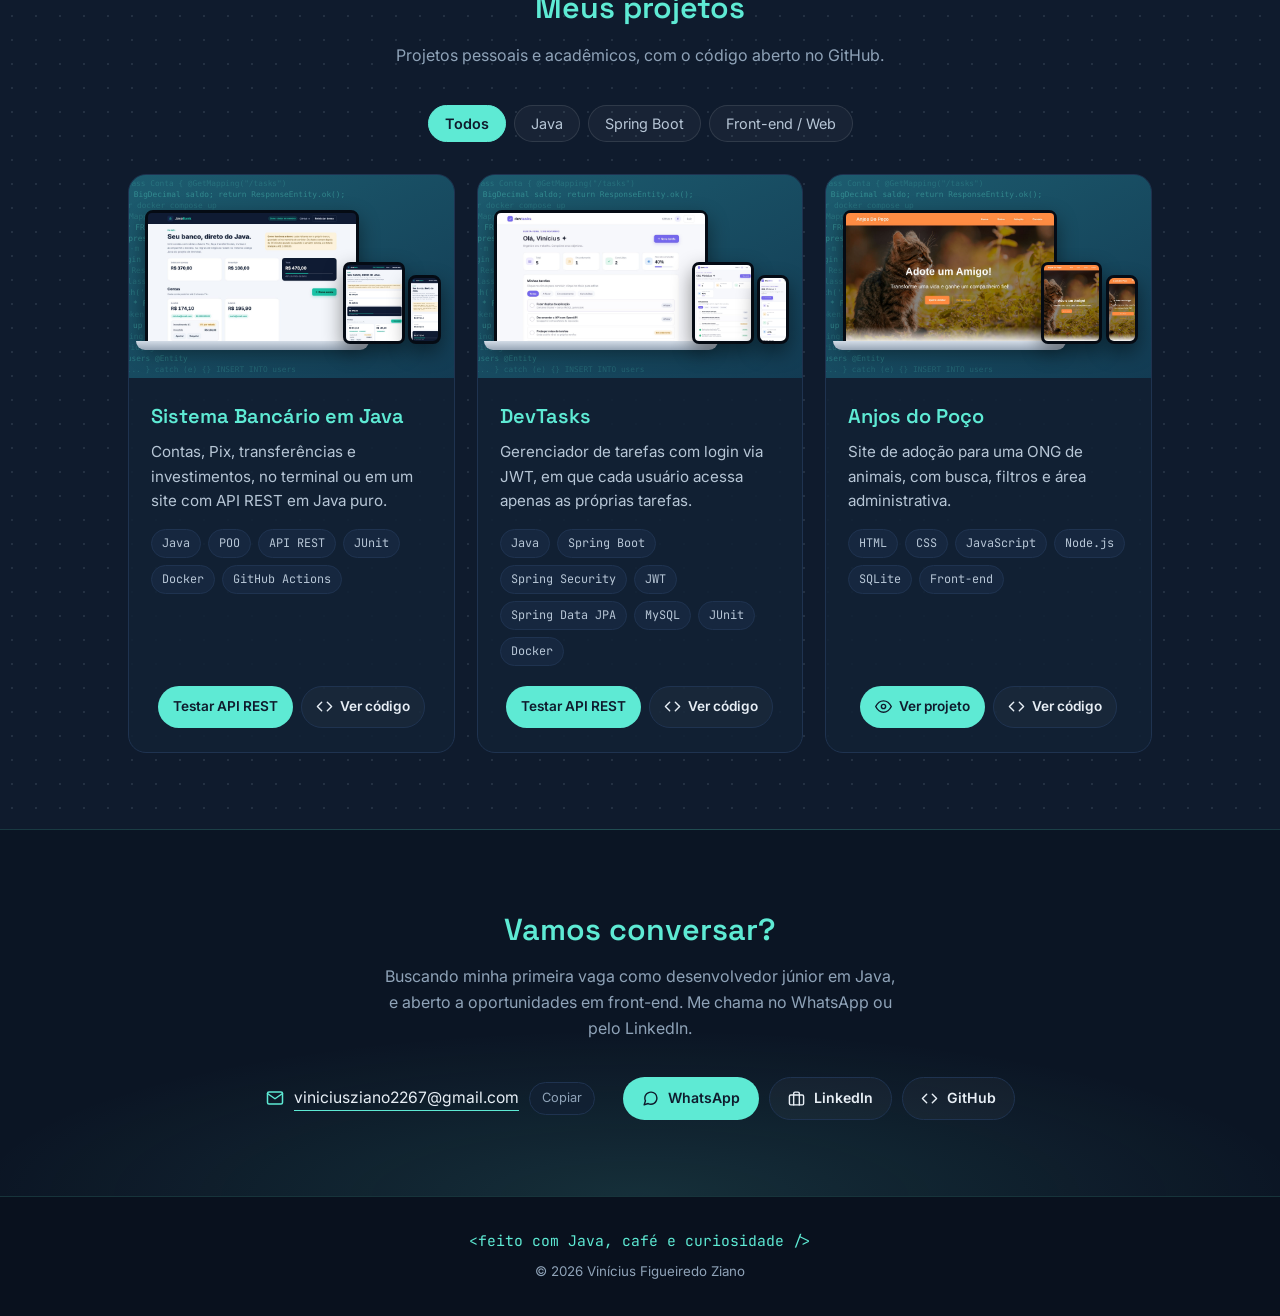
==== commit da6f9c2f: "Atualiza currículo (link do portfólio, projetos resumidos) e resume descrições dos projetos Co-Autho" ====
--- a/index.html
+++ b/index.html
@@ -110,11 +110,7 @@
           </div>
           <div class="card-body">
             <h3>Sistema Bancário em Java</h3>
-            <p>Contas com várias chaves Pix, transferências, investimentos com rendimento e extrato. Roda no terminal e como site com API REST em Java puro.</p>
-            <div class="ps">
-              <div class="ps-row"><span class="ps-label problem" data-i18n="ps.problem">Problema</span><span class="ps-text">Regras bancárias não podem falhar: saldo, chaves Pix repetidas e rastreio de cada centavo.</span></div>
-              <div class="ps-row"><span class="ps-label solution" data-i18n="ps.solution">Solução</span><span class="ps-text">Domínio com auditoria por transação e exceções de negócio, exposto por uma API HTTP sem frameworks e um site por cima.</span></div>
-            </div>
+            <p>Contas, Pix, transferências e investimentos, no terminal ou em um site com API REST em Java puro.</p>
             <div class="tags"><span class="tag">Java</span><span class="tag">POO</span><span class="tag">API REST</span><span class="tag">JUnit</span><span class="tag">Docker</span><span class="tag">GitHub Actions</span></div>
             <div class="card-actions">
               <button class="btn btn-primary btn-sm open-api-modal" data-i18n="btn.testapi" data-project="banco">Testar API REST</button>
@@ -131,11 +127,7 @@
           </div>
           <div class="card-body">
             <h3>DevTasks</h3>
-            <p>Gerenciador de tarefas com cadastro, login e site integrado à API. Cada usuário gerencia apenas as próprias tarefas.</p>
-            <div class="ps">
-              <div class="ps-row"><span class="ps-label problem" data-i18n="ps.problem">Problema</span><span class="ps-text">Listas de tarefas soltas não separam o que é de cada pessoa nem oferecem uma API para integrar.</span></div>
-              <div class="ps-row"><span class="ps-label solution" data-i18n="ps.solution">Solução</span><span class="ps-text">Autenticação com JWT e Spring Security: toda rota exige token e a tarefa de outro usuário nunca é exposta.</span></div>
-            </div>
+            <p>Gerenciador de tarefas com login via JWT, em que cada usuário acessa apenas as próprias tarefas.</p>
             <div class="tags"><span class="tag">Java</span><span class="tag">Spring Boot</span><span class="tag">Spring Security</span><span class="tag">JWT</span><span class="tag">Spring Data JPA</span><span class="tag">MySQL</span><span class="tag">JUnit</span><span class="tag">Docker</span></div>
             <div class="card-actions">
               <button class="btn btn-primary btn-sm open-api-modal" data-i18n="btn.testapi" data-project="devtasks">Testar API REST</button>
@@ -152,11 +144,7 @@
           </div>
           <div class="card-body">
             <h3>Anjos do Poço</h3>
-            <p>Site de adoção para uma ONG de animais, com galeria de pets, busca e filtros, FAQ, páginas de sobre e contato e área administrativa.</p>
-            <div class="ps">
-              <div class="ps-row"><span class="ps-label problem" data-i18n="ps.problem">Problema</span><span class="ps-text">Quem quer adotar precisa achar o animal certo rápido, e a ONG precisa manter os dados em dia.</span></div>
-              <div class="ps-row"><span class="ps-label solution" data-i18n="ps.solution">Solução</span><span class="ps-text">Galeria com busca e filtros e área administrativa, com dados migrados de JSON para SQLite por script em Node.js.</span></div>
-            </div>
+            <p>Site de adoção para uma ONG de animais, com busca, filtros e área administrativa.</p>
             <div class="tags"><span class="tag">HTML</span><span class="tag">CSS</span><span class="tag">JavaScript</span><span class="tag">Node.js</span><span class="tag">SQLite</span><span class="tag">Front-end</span></div>
             <div class="card-actions">
               <a class="btn btn-primary btn-sm" href="https://viniziano.github.io/Ong-Anjos-Do-Poco/" target="_blank" rel="noopener"><svg viewBox="0 0 24 24" fill="none" stroke="currentColor" stroke-width="2" stroke-linecap="round" stroke-linejoin="round" aria-hidden="true"><path d="M1 12s4-8 11-8 11 8 11 8-4 8-11 8-11-8-11-8z"/><circle cx="12" cy="12" r="3"/></svg><span data-i18n="btn.view">Ver projeto</span></a>
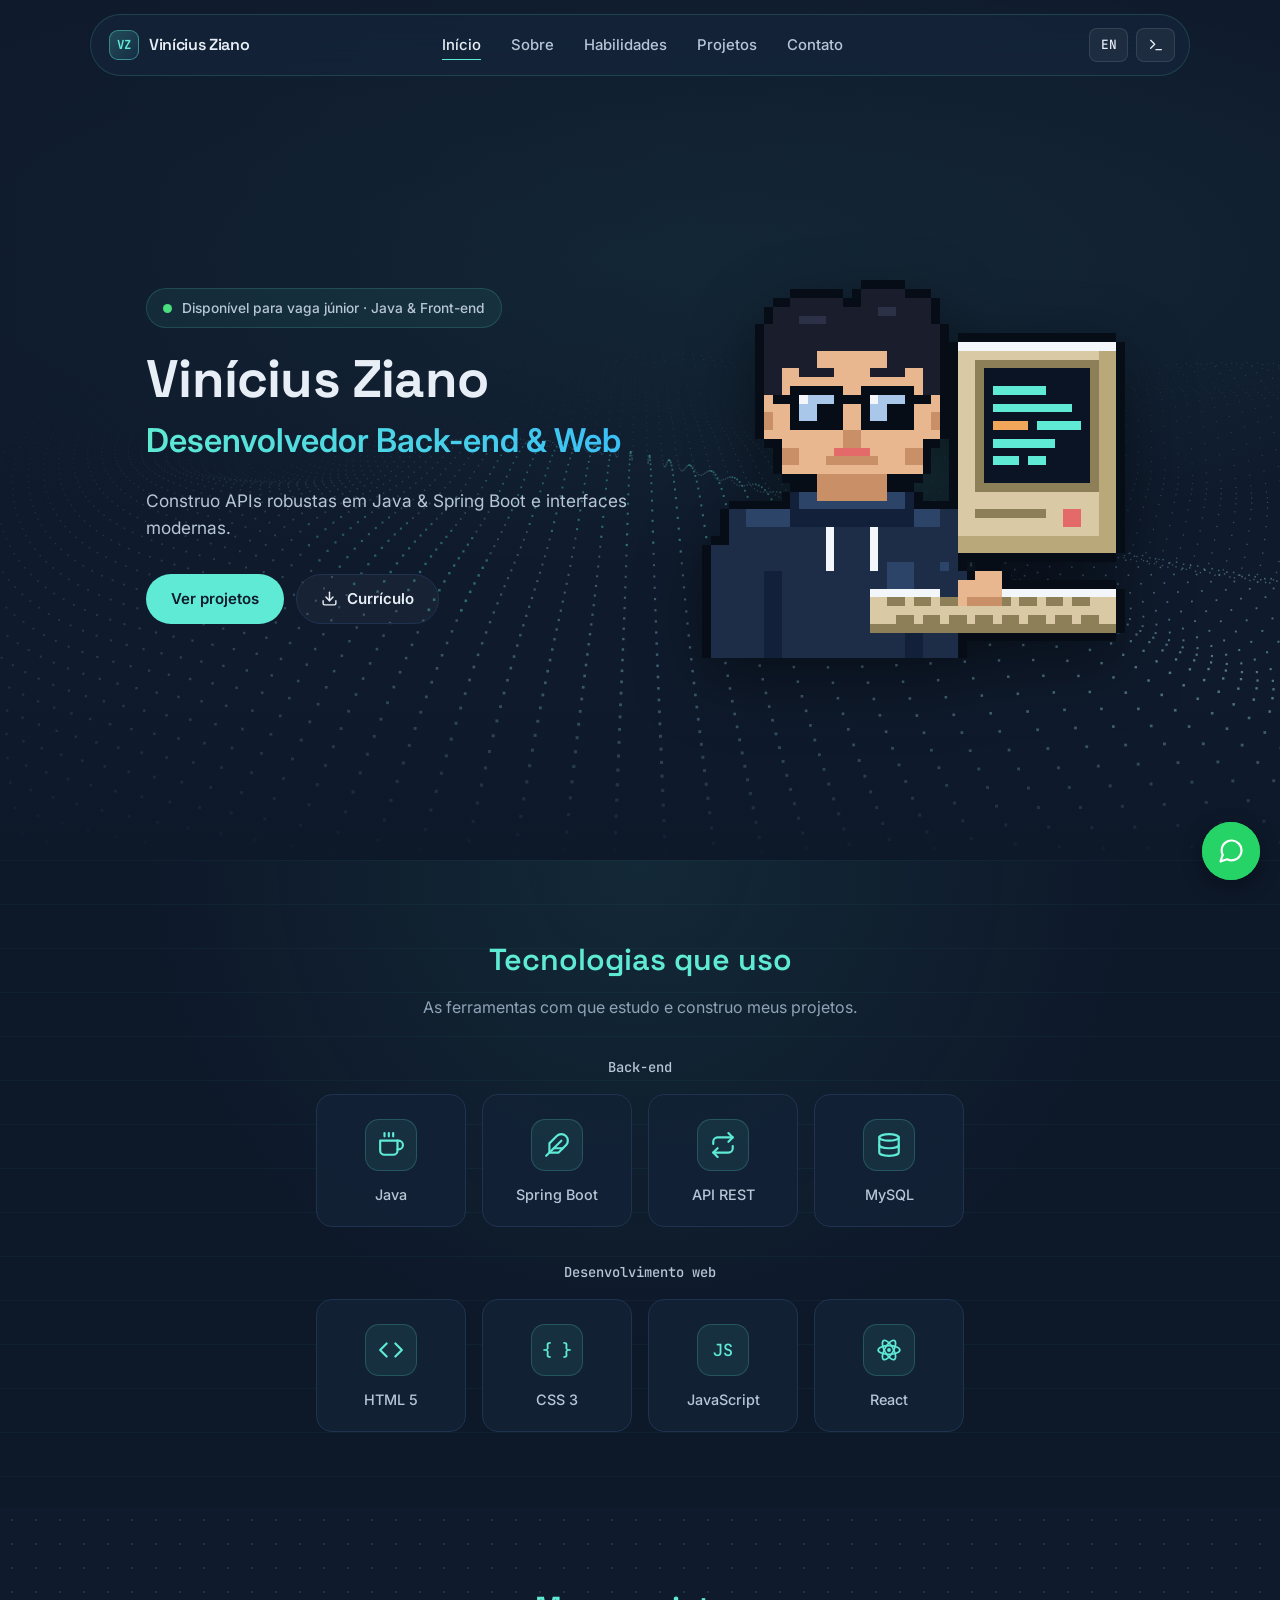
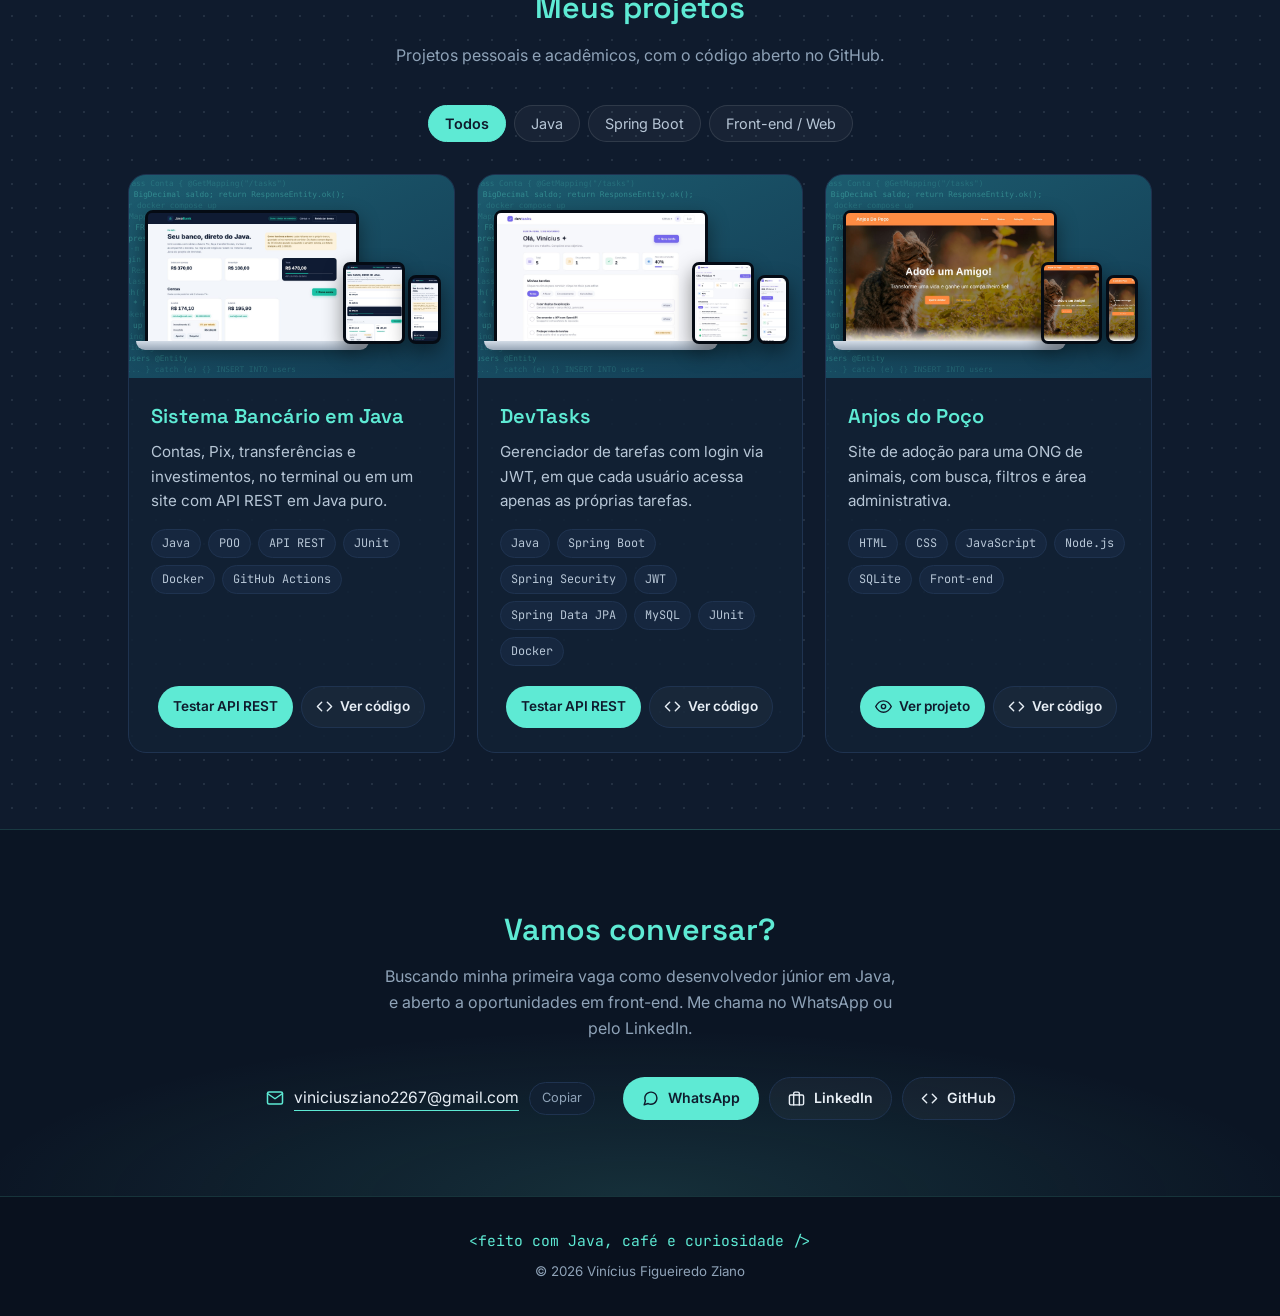
==== commit e4c07543: "Atualiza link do LinkedIn Co-Authored-By: Claude Sonnet 5.5 <noreply@anthropic.com> Claude-Session: " ====
--- a/index.html
+++ b/index.html
@@ -164,7 +164,7 @@
         <div class="mail-line"><svg viewBox="0 0 24 24" fill="none" stroke="currentColor" stroke-width="2" stroke-linecap="round" stroke-linejoin="round" aria-hidden="true"><path d="M4 4h16c1.1 0 2 .9 2 2v12c0 1.1-.9 2-2 2H4c-1.1 0-2-.9-2-2V6c0-1.1.9-2 2-2z"/><polyline points="22,6 12,13 2,6"/></svg><a class="mail-link" href="https://mail.google.com/mail/?view=cm&amp;fs=1&amp;to=viniciusziano2267@gmail.com&amp;su=Contato%20pelo%20portf%C3%B3lio" target="_blank" rel="noopener">viniciusziano2267@gmail.com</a><button type="button" class="copy-btn" data-copy="viniciusziano2267@gmail.com" data-i18n="btn.copy">Copiar</button></div>
         <div class="social">
           <a class="btn btn-primary btn-sm" href="https://wa.me/5581983697754" target="_blank" rel="noopener"><svg viewBox="0 0 24 24" fill="none" stroke="currentColor" stroke-width="2" stroke-linecap="round" stroke-linejoin="round" aria-hidden="true"><path d="M21 11.5a8.38 8.38 0 0 1-.9 3.8 8.5 8.5 0 0 1-7.6 4.7 8.38 8.38 0 0 1-3.8-.9L3 21l1.9-5.7a8.38 8.38 0 0 1-.9-3.8 8.5 8.5 0 0 1 4.7-7.6 8.38 8.38 0 0 1 3.8-.9h.5a8.48 8.48 0 0 1 8 8v.5z"/></svg>WhatsApp</a>
-          <a class="btn btn-ghost btn-sm" href="https://www.linkedin.com/in/ViniZiano" target="_blank" rel="noopener"><svg viewBox="0 0 24 24" fill="none" stroke="currentColor" stroke-width="2" stroke-linecap="round" stroke-linejoin="round" aria-hidden="true"><rect x="2" y="7" width="20" height="14" rx="2" ry="2"/><path d="M16 21V5a2 2 0 0 0-2-2h-4a2 2 0 0 0-2 2v16"/></svg>LinkedIn</a>
+          <a class="btn btn-ghost btn-sm" href="https://www.linkedin.com/in/vin%C3%ADcius-ziano" target="_blank" rel="noopener"><svg viewBox="0 0 24 24" fill="none" stroke="currentColor" stroke-width="2" stroke-linecap="round" stroke-linejoin="round" aria-hidden="true"><rect x="2" y="7" width="20" height="14" rx="2" ry="2"/><path d="M16 21V5a2 2 0 0 0-2-2h-4a2 2 0 0 0-2 2v16"/></svg>LinkedIn</a>
           <a class="btn btn-ghost btn-sm" href="https://github.com/ViniZiano" target="_blank" rel="noopener"><svg viewBox="0 0 24 24" fill="none" stroke="currentColor" stroke-width="2" stroke-linecap="round" stroke-linejoin="round" aria-hidden="true"><polyline points="16 18 22 12 16 6"/><polyline points="8 6 2 12 8 18"/></svg>GitHub</a>
         </div>
       </div>
